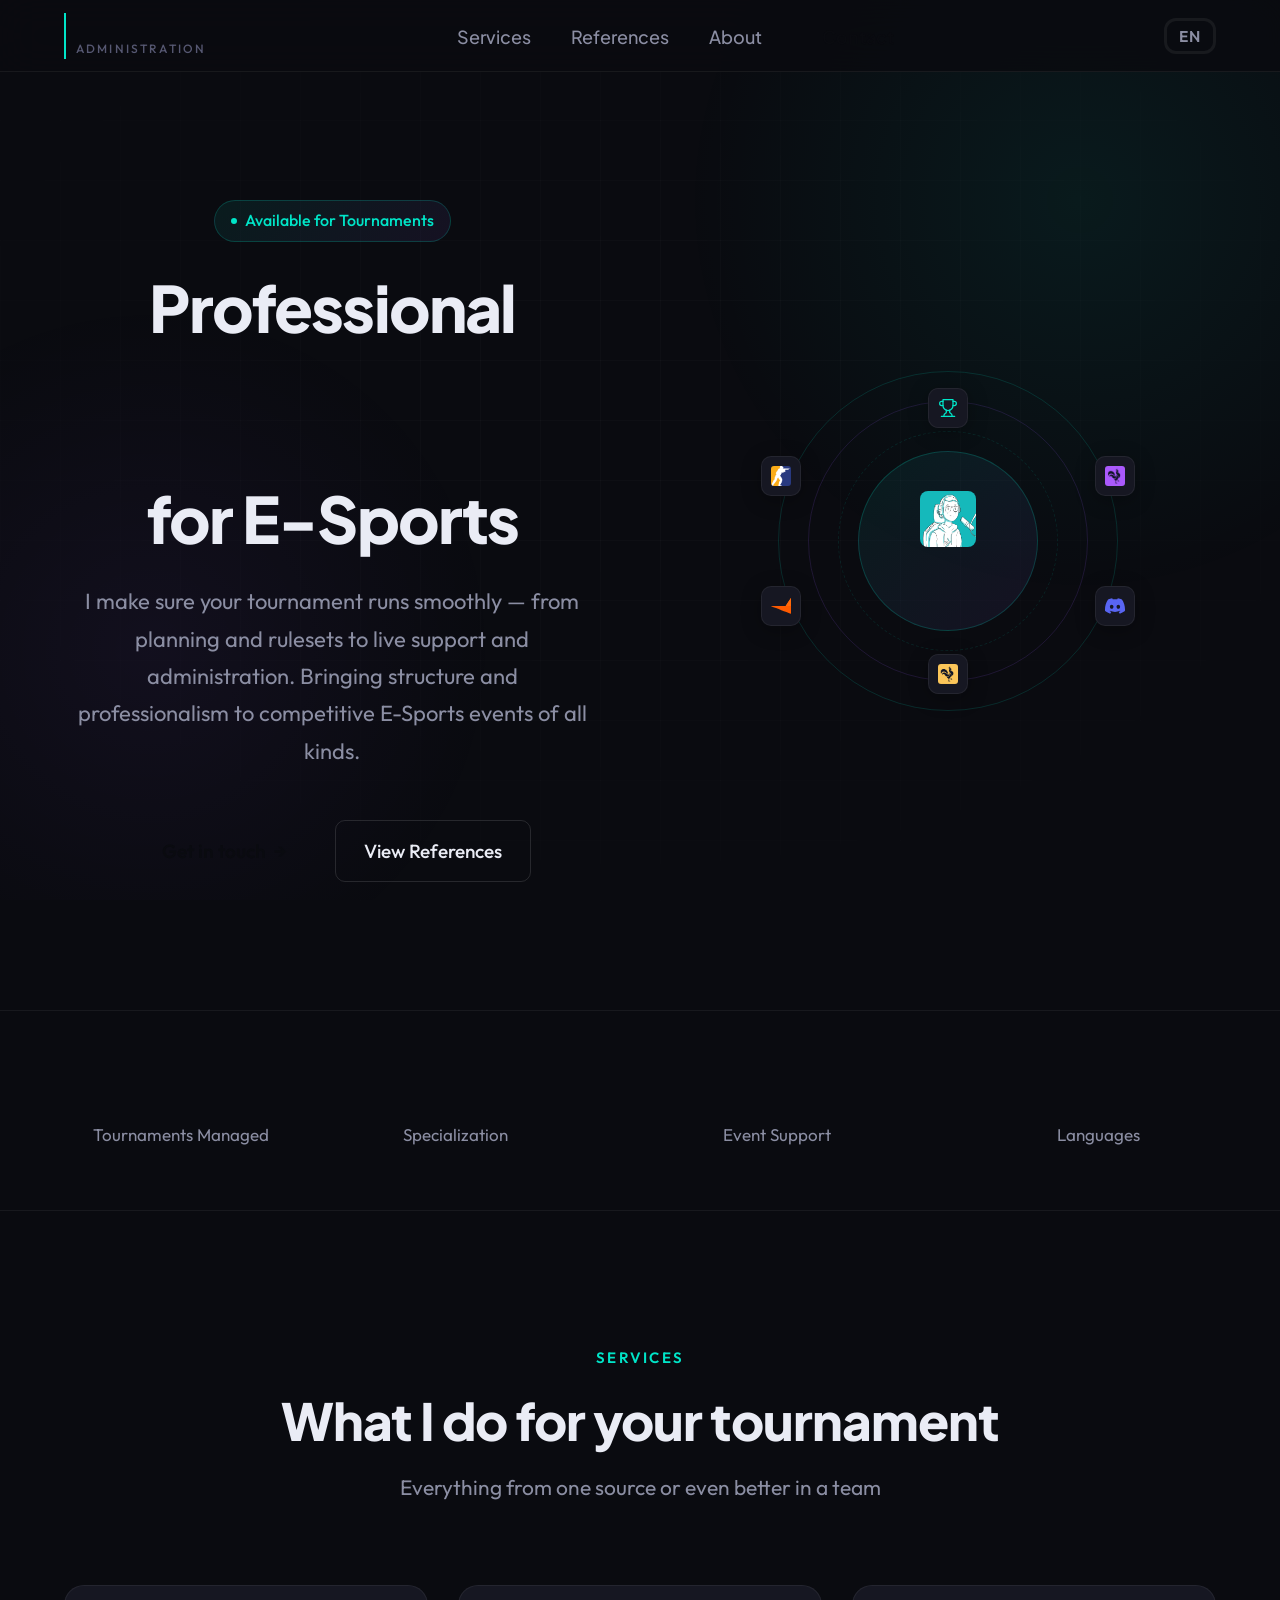
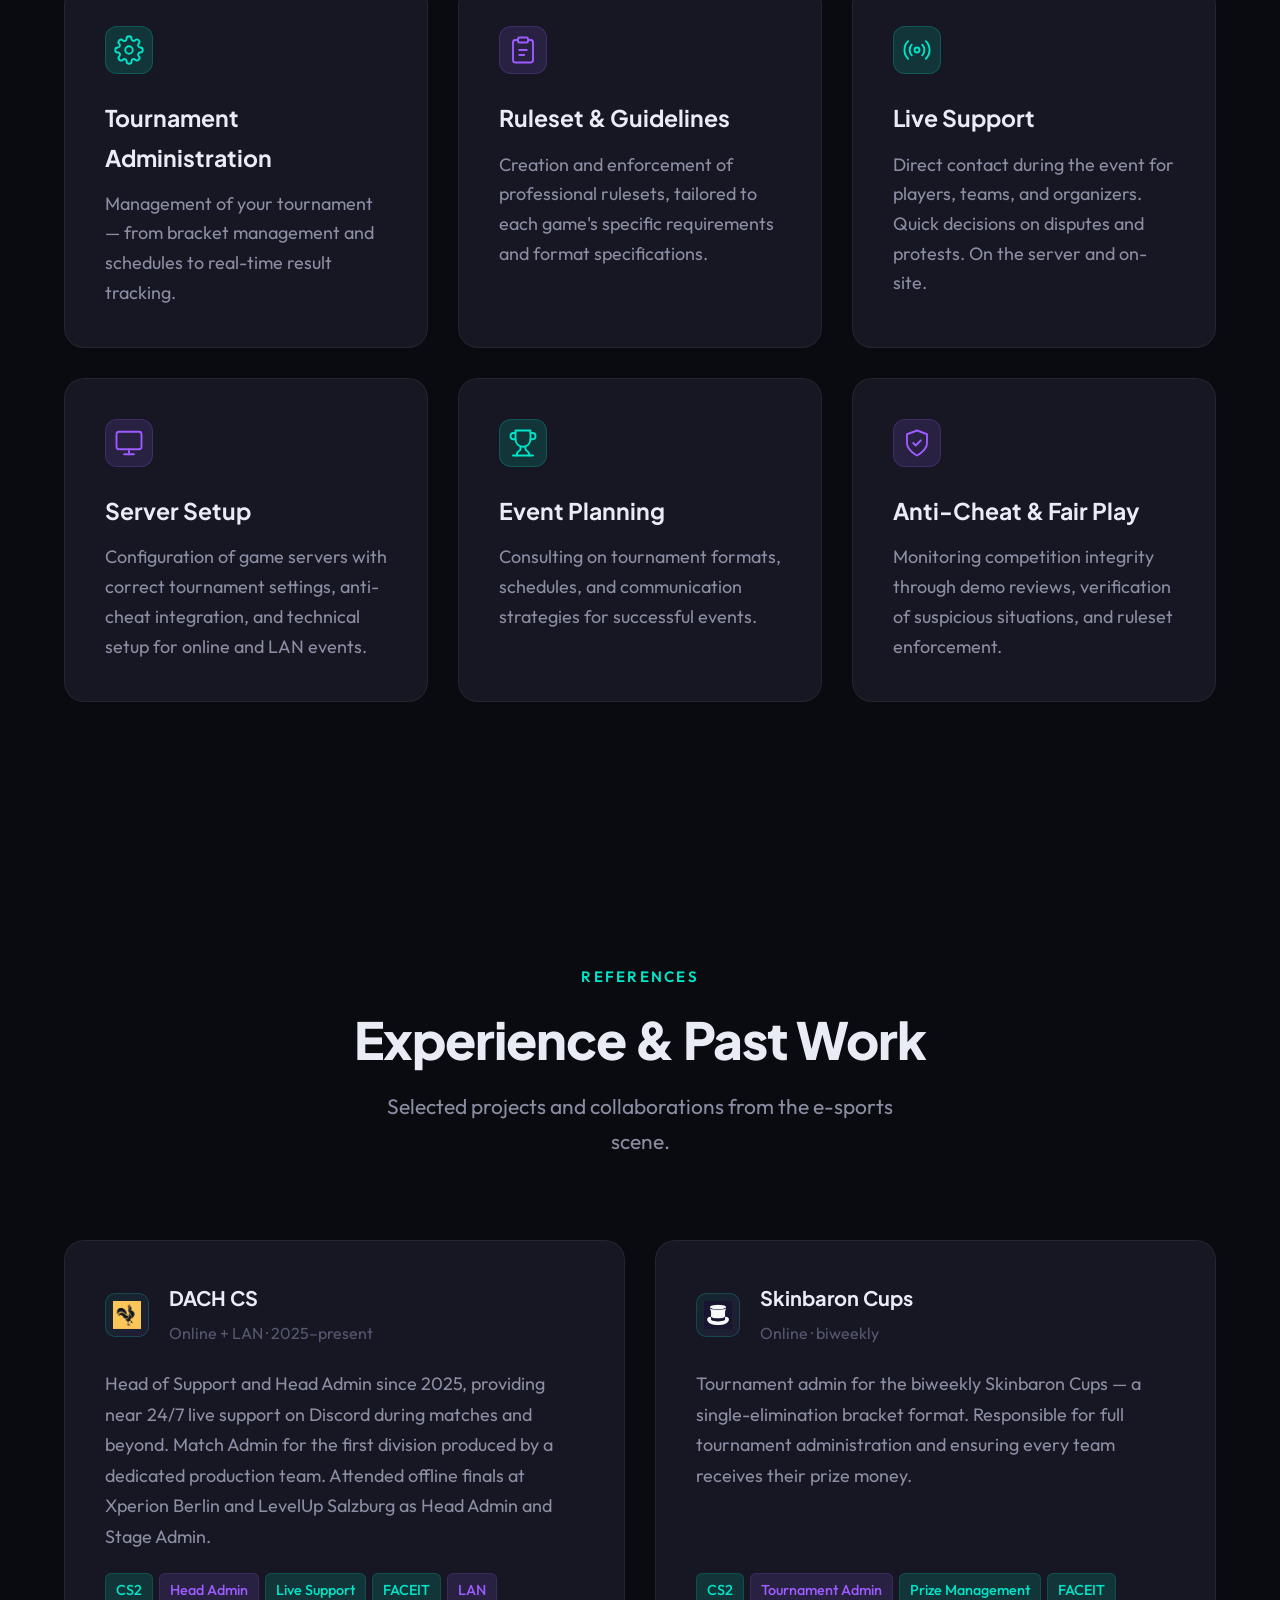
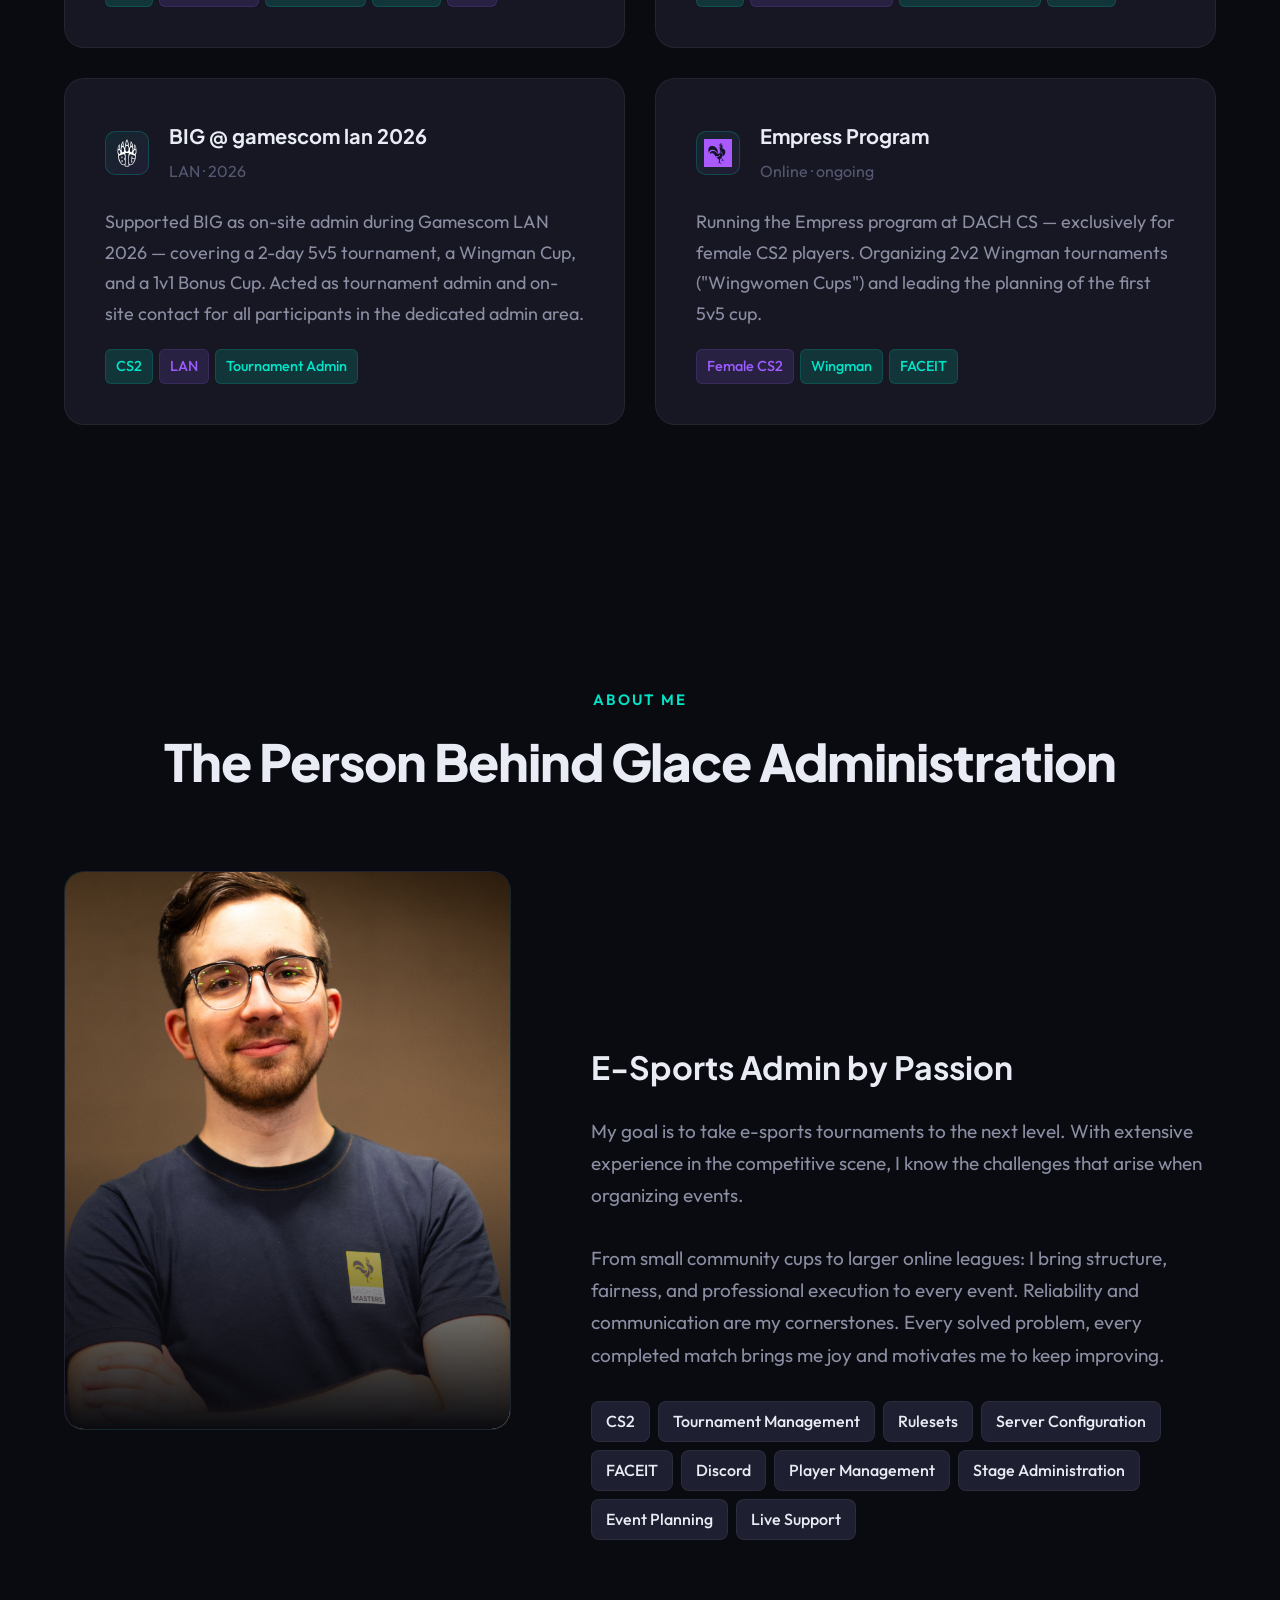
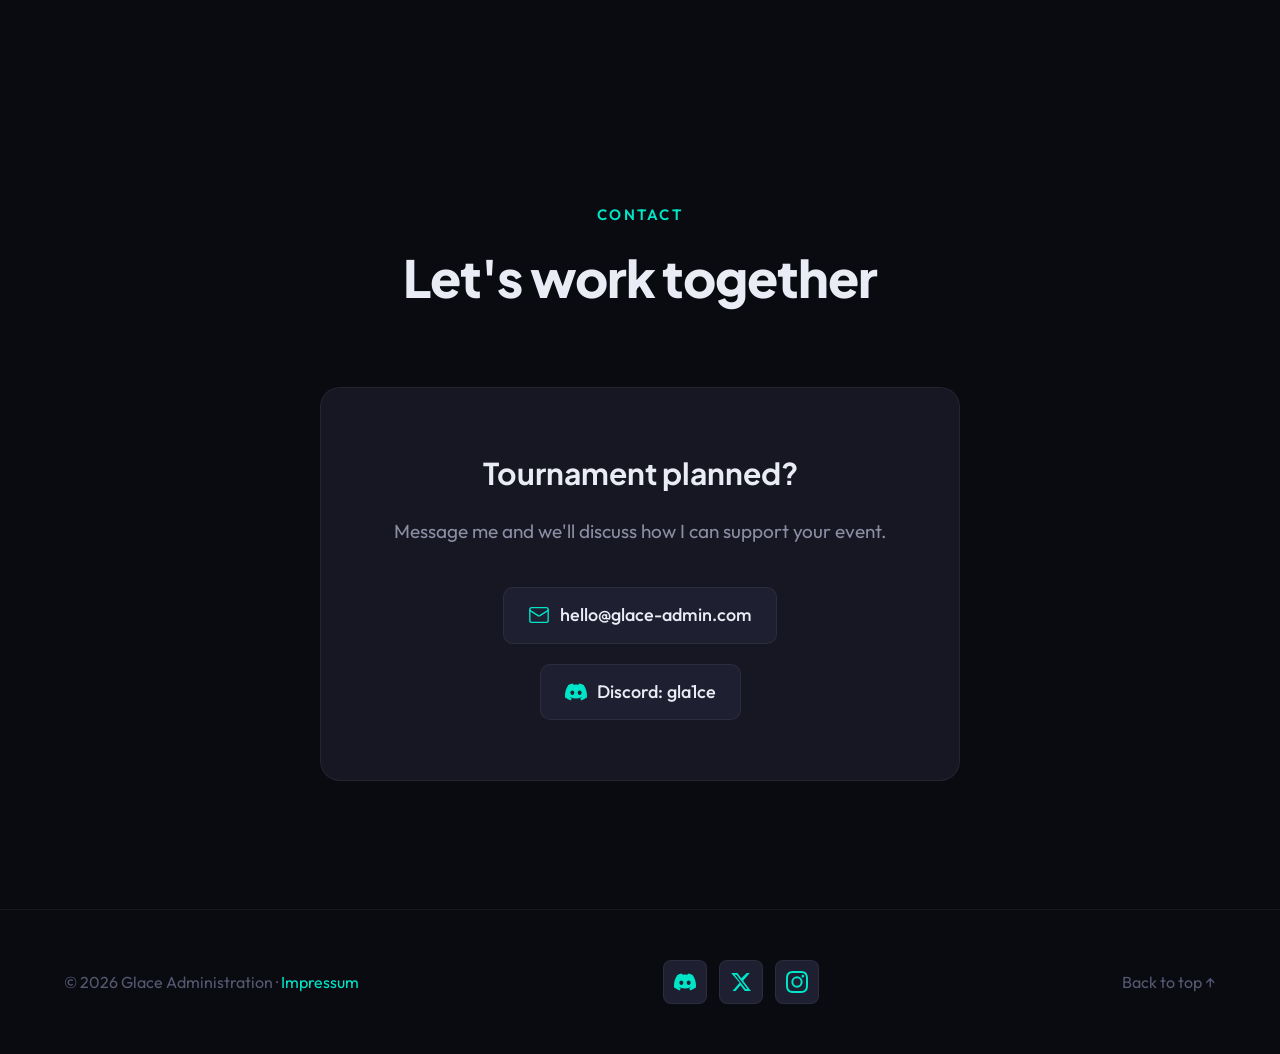
==== index.html @ 31a69b72 "Small reference Change" ====
<!DOCTYPE html>
<html lang="en">
<head>
  <meta charset="UTF-8">
  <meta name="viewport" content="width=device-width, initial-scale=1.0">
  <meta name="description" content="Glace Administration — Professional Admin for E-Sports Tournaments. Tournament management, rulesets, live support and more.">
  <meta name="keywords" content="E-Sports, Tournament, Admin, Tournament Administration, Glace, CS2, FPS, Online Events, LAN, gla1cE">
  <meta name="author" content="Glace Administration">
  <meta property="og:title" content="Glace Administration — E-Sports Tournament Admin">
  <meta property="og:description" content="Professional admin for competitive e-sports tournaments of all kinds.">
  <meta property="og:type" content="website">
  <title>Glace Administration — E-Sports Tournament Admin</title>
  <link rel="stylesheet" href="css/style.css">
  <link rel="icon" href="img/favicon.svg" type="image/svg+xml">
</head>
<body>

  <!-- Ambient Background -->
  <div class="ambient-bg"></div>

  <!-- Navigation -->
  <nav class="navbar" id="navbar">
    <a href="#" class="nav-logo">
      <span class="logo-name">Glace</span>
      <span class="logo-sub">Administration</span>
    </a>
    <ul class="nav-links" id="navLinks">
      <li><a href="#services" class="active" data-i18n="nav.services">Services</a></li>
      <li><a href="#references" data-i18n="nav.references">References</a></li>
      <li><a href="#about" data-i18n="nav.about">About</a></li>
      <li><a href="#contact" class="nav-cta" data-i18n="nav.contact">Contact</a></li>
    </ul>
    <button class="lang-toggle" id="langToggle" aria-label="Switch language">EN</button>
    <button class="nav-toggle" id="navToggle" aria-label="Toggle menu">
      <span></span><span></span><span></span>
    </button>
  </nav>

  <!-- Hero -->
  <section class="hero" id="hero">
    <div class="hero-grid"></div>
    <div class="container">
      <div class="hero-content">
        <div class="hero-badge">
          <span class="dot"></span>
          <span data-i18n="hero.badge">Available for Tournaments</span>
        </div>
        <h1 data-i18n-html="hero.title">
          Professional<br>
          <span class="highlight">Tournament Admin</span><br>
          for E-Sports
        </h1>
        <p class="hero-description" data-i18n="hero.description">
          I make sure your tournament runs smoothly — from planning and ruleset to live support. Bringing structure and professionalism to competitive E-Sports events of all kinds.
        </p>
        <div class="hero-actions">
          <a href="#contact" class="btn-primary">
            <span data-i18n="hero.btn_primary">Get in touch</span>
            <span>→</span>
          </a>
          <a href="#references" class="btn-secondary" data-i18n="hero.btn_secondary">View References</a>
        </div>
      </div>

      <div class="hero-visual">
        <div class="hero-emblem">
          <div class="emblem-ring emblem-ring-outer"></div>
          <div class="emblem-ring emblem-ring-inner"></div>
          <div class="emblem-ring emblem-ring-core"></div>
          <div class="emblem-center">
            <span class="emblem-icon"><img src="img/hero/emblem-target.jpg" alt=""></span>
            <span class="emblem-title">gla1cE</span>
          </div>
          <div class="orbit-node"><img src="img/hero/orbit-trophy.svg" alt=""></div>
          <div class="orbit-node"><img src="img/hero/empress.jpg" alt=""></div>
          <div class="orbit-node"><img src="img/hero/discord-icon.svg" alt=""></div>
          <div class="orbit-node"><img src="img/hero/dachcs.png" alt=""></div>
          <div class="orbit-node"><img src="img/hero/faceit.svg" alt=""></div>
          <div class="orbit-node"><img src="img/hero/cs2.png" alt=""></div>
        </div>
      </div>
    </div>
  </section>

  <!-- Stats -->
  <section class="stats-bar fade-in">
    <div class="container">
      <div class="stat-item">
        <div class="stat-value">30+</div>
        <div class="stat-label" data-i18n="stats.tournaments">Tournaments Managed</div>
      </div>
      <div class="stat-item">
        <div class="stat-value">CS2</div>
        <div class="stat-label" data-i18n="stats.specialization">Specialization</div>
      </div>
      <div class="stat-item">
        <div class="stat-value">ONLINE/OFFLINE</div>
        <div class="stat-label" data-i18n="stats.support">Event Support</div>
      </div>
      <div class="stat-item">
        <div class="stat-value" data-i18n="stats.languages_value">GER/EN</div>
        <div class="stat-label" data-i18n="stats.languages">Languages</div>
      </div>
    </div>
  </section>

  <!-- Services -->
  <section class="services" id="services">
    <div class="container">
      <div class="section-header fade-in">
        <span class="section-tag" data-i18n="services.tag">Services</span>
        <h2 data-i18n="services.title">What I do for your tournament</h2>
        <p data-i18n="services.subtitle">Everything from one source — so you can focus on what matters.</p>
      </div>
      <div class="services-grid">

        <div class="service-card fade-in">
          <div class="service-icon turquoise"><img src="img/services/tournament-admin.svg" alt=""></div>
          <h3 data-i18n="service1.title">Tournament Administration</h3>
          <p data-i18n="service1.desc">Complete management of your tournament — from bracket management and schedules to real-time result tracking.</p>
        </div>

        <div class="service-card fade-in">
          <div class="service-icon purple"><img src="img/services/ruleset.svg" alt=""></div>
          <h3 data-i18n="service2.title">Ruleset & Guidelines</h3>
          <p data-i18n="service2.desc">Creation and enforcement of professional rulesets, tailored to each game's specific requirements and format specifications.</p>
        </div>

        <div class="service-card fade-in">
          <div class="service-icon turquoise"><img src="img/services/live-support.svg" alt=""></div>
          <h3 data-i18n="service3.title">Live Support</h3>
          <p data-i18n="service3.desc">Direct contact during the event for players, teams, and organizers. Quick decisions on disputes and protests.</p>
        </div>

        <div class="service-card fade-in">
          <div class="service-icon purple"><img src="img/services/server-setup.svg" alt=""></div>
          <h3 data-i18n="service4.title">Server Setup</h3>
          <p data-i18n="service4.desc">Configuration of game servers with correct tournament settings, anti-cheat integration, and technical setup for online and LAN events.</p>
        </div>

        <div class="service-card fade-in">
          <div class="service-icon turquoise"><img src="img/services/event-planning.svg" alt=""></div>
          <h3 data-i18n="service5.title">Event Planning</h3>
          <p data-i18n="service5.desc">Consulting on tournament formats, prize pools, schedules, and communication strategies for successful events.</p>
        </div>

        <div class="service-card fade-in">
          <div class="service-icon purple"><img src="img/services/anticheat.svg" alt=""></div>
          <h3 data-i18n="service6.title">Anti-Cheat & Fair Play</h3>
          <p data-i18n="service6.desc">Monitoring competition integrity through demo reviews, verification of suspicious situations, and ruleset enforcement.</p>
        </div>

      </div>
    </div>
  </section>

  <!-- References -->
  <section class="references" id="references">
    <div class="container">
      <div class="section-header fade-in">
        <span class="section-tag" data-i18n="refs.tag">References</span>
        <h2 data-i18n="refs.title">Experience & Past Work</h2>
        <p data-i18n="refs.subtitle">Selected projects and collaborations from the e-sports scene.</p>
      </div>
      <div class="ref-grid">

        <div class="ref-card fade-in">
          <div class="ref-card-header">
            <div class="ref-avatar"><img src="img/hero/dachcs.png" alt="DACH CS"></div>
            <div class="ref-meta">
              <h4>DACH CS</h4>
              <span data-i18n="ref1.period">Online + LAN · 2025–present</span>
            </div>
          </div>
          <div class="ref-card-body" data-i18n="ref1.desc">
            Head of Support and Head Admin since 2025, providing near 24/7 live support on Discord during matches and beyond. Match Admin for the first division produced by a dedicated production team. Attended offline finals at Xperion Berlin and LevelUp Salzburg as Head Admin and Stage Admin.
          </div>
          <div class="ref-tags">
            <span class="ref-tag">CS2</span>
            <span class="ref-tag purple">Head Admin</span>
            <span class="ref-tag">Live Support</span>
            <span class="ref-tag">FACEIT</span>
            <span class="ref-tag purple">LAN</span>
          </div>
        </div>

        <div class="ref-card fade-in">
          <div class="ref-card-header">
            <div class="ref-avatar"><img src="img/hero/SB.jpeg" alt="Skinbaron"></div>
            <div class="ref-meta">
              <h4>Skinbaron Cups</h4>
              <span data-i18n="ref2.period">Online · biweekly</span>
            </div>
          </div>
          <div class="ref-card-body" data-i18n="ref2.desc">
            Tournament admin for the biweekly Skinbaron Cups — a single-elimination bracket format. Responsible for full tournament administration and ensuring every team receives their prize money.
          </div>
          <div class="ref-tags">
            <span class="ref-tag">CS2</span>
            <span class="ref-tag purple">Tournament Admin</span>
            <span class="ref-tag">Prize Management</span>
            <span class="ref-tag">FACEIT</span>
          </div>
        </div>

        <div class="ref-card fade-in">
          <div class="ref-card-header">
            <div class="ref-avatar"><img src="img/hero/big.svg" alt="BIG"></div>
            <div class="ref-meta">
              <h4>BIG @ gamescom lan 2026</h4>
              <span data-i18n="ref3.period">LAN · 2026</span>
            </div>
          </div>
          <div class="ref-card-body" data-i18n="ref3.desc">
            Supported BIG as on-site admin during Gamescom LAN 2026 — covering a 2-day 5v5 tournament, a Wingman Cup, and a 1v1 Bonus Cup. Acted as tournament admin and on-site contact for all participants in the dedicated admin area.
          </div>
          <div class="ref-tags">
            <span class="ref-tag">CS2</span>
            <span class="ref-tag purple">LAN</span>
            <span class="ref-tag">Tournament Admin</span>
          </div>
        </div>

        <div class="ref-card fade-in">
          <div class="ref-card-header">
            <div class="ref-avatar"><img src="img/hero/empress.jpg" alt="Empress"></div>
            <div class="ref-meta">
              <h4>Empress Program</h4>
              <span data-i18n="ref4.period">Online · ongoing</span>
            </div>
          </div>
          <div class="ref-card-body" data-i18n="ref4.desc">
            Running the Empress program at DACH CS — exclusively for female CS2 players. Organizing 2v2 Wingman tournaments ("Wingwomen Cups") and leading the planning of the first 5v5 cup.
          </div>
          <div class="ref-tags">
            <span class="ref-tag purple">Female CS2</span>
            <span class="ref-tag">Wingman</span>
            <span class="ref-tag">FACEIT</span>
          </div>
        </div>

      </div>
    </div>
  </section>

  <!-- About -->
  <section class="about" id="about">
    <div class="container">
      <div class="section-header fade-in">
        <span class="section-tag" data-i18n="about.tag">About Me</span>
        <h2 data-i18n="about.title">The Person Behind Glace Administration</h2>
      </div>
      <div class="about-content fade-in">
        <div class="about-image">
          <img src="img/about/developer.jpg" alt="">
        </div>
        <div class="about-text">
          <div class="about-alias">gla1cE <span style="font-size: 0.6em;">aka.</span>Gerrit Schneider</div>
          <h3 data-i18n="about.subtitle">E-Sports Admin by Passion</h3>
          <p data-i18n="about.p1">
            My goal is to take E-Sports tournaments to the next level. With extensive experience in the competitive scene, I know the challenges that arise when organizing events.
          </p>
          <p data-i18n="about.p2">
            From small community cups to larger online leagues with offline finals: I bring structure, fairness, and professional execution to every event. Reliability and communication are my cornerstones.
          </p>
          <div class="about-skills">
            <span class="skill-pill">CS2</span>
            <span class="skill-pill" data-i18n="skill.tournament">Tournament Management</span>
            <span class="skill-pill" data-i18n="skill.ruleset">Rulesets</span>
            <span class="skill-pill" data-i18n="skill.server">Server Configuration</span>
            <span class="skill-pill">FACEIT</span>
            <span class="skill-pill">Discord</span>
            <span class="skill-pill" data-i18n="skill.player">Player Management</span>
            <span class="skill-pill" data-i18n="skill.stage">Stage Administration</span>
            <span class="skill-pill" data-i18n="skill.event">Event Planning</span>
            <span class="skill-pill" >Live Support</span>
          </div>
        </div>
      </div>
    </div>
  </section>

  <!-- Contact -->
  <section class="contact" id="contact">
    <div class="container">
      <div class="section-header fade-in">
        <span class="section-tag" data-i18n="contact.tag">Contact</span>
        <h2 data-i18n="contact.title">Let's work together</h2>
      </div>
      <div class="contact-box fade-in">
        <h3 data-i18n="contact.subtitle">Tournament planned?</h3>
        <p data-i18n="contact.desc">Message me and we'll discuss how I can support your event.</p>
        <div class="contact-methods">
          <a href="mailto:hello@glace-admin.com" class="contact-link">
            <span class="link-icon"><img src="img/contact/envelope.svg" alt="Email"></span>
            hello@glace-admin.com
          </a>
          <a href="https://discordapp.com/users/284701012411940875/" target="_blank" rel="noopener" class="contact-link">
            <span class="link-icon"><img src="img/social/discord.svg" alt="Discord"></span>
            Discord: gla1ce
          </a>
        </div>
      </div>
    </div>
  </section>

  <!-- Footer -->
  <footer class="footer">
    <div class="footer-left">
      © 2026 Glace Administration · <a href="impressum.html">Impressum</a>
    </div>
    <div class="footer-social">
      <a href="https://discordapp.com/users/284701012411940875/" class="social-link" aria-label="Discord" target="_blank" rel="noopener">
        <img src="img/social/discord.svg" alt="Discord">
      </a>
      <a href="https://x.com/gla1cE_Gerrit" class="social-link" aria-label="Twitter / X" target="_blank" rel="noopener">
        <img src="img/social/twitter.svg" alt="Twitter / X">
      </a>
      <a href="https://www.instagram.com/gerrit_gla1ce/" class="social-link" aria-label="Instagram" target="_blank" rel="noopener">
        <img src="img/social/instagram.svg" alt="Instagram">
      </a>
    </div>
    <div class="footer-right">
      <a href="#hero" data-i18n="footer.top">Back to top ↑</a>
    </div>
  </footer>

  <script src="js/i18n.js"></script>
  <script>
    // Apply saved language (default: English)
    applyLang(localStorage.getItem('glace_lang') || 'en');

    document.getElementById('langToggle').addEventListener('click', () => {
      applyLang(localStorage.getItem('glace_lang') === 'de' ? 'en' : 'de');
    });

    // Mobile nav toggle
    const navToggle = document.getElementById('navToggle');
    const navLinks = document.getElementById('navLinks');

    navToggle.addEventListener('click', () => {
      navLinks.classList.toggle('open');
    });

    navLinks.querySelectorAll('a').forEach(link => {
      link.addEventListener('click', () => navLinks.classList.remove('open'));
    });

    // Navbar scroll effect
    const navbar = document.getElementById('navbar');
    window.addEventListener('scroll', () => {
      navbar.classList.toggle('scrolled', window.scrollY > 40);
    });

    // Fade-in on scroll
    const faders = document.querySelectorAll('.fade-in');
    const observerOptions = { threshold: 0.12, rootMargin: '0px 0px -40px 0px' };

    const fadeObserver = new IntersectionObserver((entries) => {
      entries.forEach((entry, i) => {
        if (entry.isIntersecting) {
          setTimeout(() => entry.target.classList.add('visible'), i * 80);
          fadeObserver.unobserve(entry.target);
        }
      });
    }, observerOptions);

    faders.forEach(el => fadeObserver.observe(el));

    // Active nav link on scroll
    const sections = document.querySelectorAll('section[id]');
    const navItems = document.querySelectorAll('.nav-links a:not(.nav-cta)');

    window.addEventListener('scroll', () => {
      let current = '';
      sections.forEach(section => {
        const top = section.offsetTop - 120;
        if (window.scrollY >= top) current = section.getAttribute('id');
      });
      navItems.forEach(a => {
        a.classList.remove('active');
        if (a.getAttribute('href') === '#' + current) a.classList.add('active');
      });
    });
  </script>

</body>
</html>
---- css/style.css ----
/* ============================================
   GLACE ADMINISTRATION — Design System
   ============================================ */

@import url('https://fonts.googleapis.com/css2?family=Outfit:wght@300;400;500;600;700;800;900&family=Plus+Jakarta+Sans:wght@400;500;600;700;800&family=Syne:wght@400;500;600;700;800&display=swap');

:root {
  /* Core palette */
  --bg-deep: #0a0b10;
  --bg-surface: #11121a;
  --bg-card: #161722;
  --bg-card-hover: #1c1d2e;
  --bg-elevated: #1e1f30;

  /* Accent: Turquoise ↔ Purple gradient spectrum */
  --turquoise: #00e5c8;
  --turquoise-dim: #00b89e;
  --turquoise-glow: rgba(0, 229, 200, 0.15);
  --purple: #9d5cff;
  --purple-dim: #7b3fd4;
  --purple-glow: rgba(157, 92, 255, 0.15);
  --gradient-main: linear-gradient(135deg, #00e5c8 100%);
  --gradient-subtle: linear-gradient(135deg, rgba(0,229,200,0.08) 0%, rgba(157,92,255,0.08) 100%);
  --gradient-text: linear-gradient(135deg, #00e5c8 100%);

  /* Text */
  --text-primary: #eaecf5;
  --text-secondary: #8b8ea3;
  --text-muted: #565872;

  /* Borders */
  --border-subtle: rgba(255,255,255,0.06);
  --border-accent: rgba(0,229,200,0.2);

  /* Typography */
  --font-display: 'Plus Jakarta Sans', sans-serif;
  --font-body: 'Outfit', sans-serif;

  /* Spacing */
  --section-padding: clamp(4rem, 10vw, 8rem) clamp(1.5rem, 5vw, 4rem);
  --container-max: 1200px;
  --radius: 12px;
  --radius-lg: 20px;
}

/* ============================================
   Reset & Base
   ============================================ */

*, *::before, *::after {
  margin: 0;
  padding: 0;
  box-sizing: border-box;
}

html {
  scroll-behavior: smooth;
  scroll-padding-top: 80px;
  font-size: 125%;
}

@media (max-width: 992px) {
  html {
    font-size: 100%;
  }
}

body {
  font-family: var(--font-body);
  background: var(--bg-deep);
  color: var(--text-primary);
  line-height: 1.7;
  overflow-x: hidden;
  -webkit-font-smoothing: antialiased;
}

a {
  text-decoration: none;
  color: inherit;
  transition: color 0.3s;
}

img {
  max-width: 100%;
  display: block;
}

/* ============================================
   Ambient Background
   ============================================ */

.ambient-bg {
  position: fixed;
  inset: 0;
  z-index: 0;
  pointer-events: none;
  overflow: hidden;
}

.ambient-bg::before {
  content: '';
  position: absolute;
  width: 800px;
  height: 800px;
  top: -200px;
  right: -200px;
  background: radial-gradient(circle, rgba(0,229,200,0.07) 0%, transparent 70%);
  animation: drift1 20s ease-in-out infinite;
}

.ambient-bg::after {
  content: '';
  position: absolute;
  width: 700px;
  height: 700px;
  bottom: -100px;
  left: -200px;
  background: radial-gradient(circle, rgba(157,92,255,0.06) 0%, transparent 70%);
  animation: drift2 25s ease-in-out infinite;
}

@keyframes drift1 {
  0%, 100% { transform: translate(0, 0); }
  50% { transform: translate(-80px, 60px); }
}

@keyframes drift2 {
  0%, 100% { transform: translate(0, 0); }
  50% { transform: translate(60px, -80px); }
}

/* ============================================
   Navigation
   ============================================ */

.navbar {
  font-family: 'Plus Jakarta Sans', sans-serif;
  position: fixed;
  top: 0;
  left: 0;
  right: 0;
  z-index: 1000;
  padding: 0 clamp(1.5rem, 5vw, 4rem);
  height: 72px;
  display: flex;
  align-items: center;
  justify-content: space-between;
  background: rgba(10, 11, 16, 0.8);
  backdrop-filter: blur(20px);
  -webkit-backdrop-filter: blur(20px);
  border-bottom: 1px solid var(--border-subtle);
  transition: background 0.3s;
}

.navbar.scrolled {
  background: rgba(10, 11, 16, 0.95);
}

.nav-logo {
  display: flex;
  flex-direction: column;
  align-items: flex-start;
  gap: 1px;
  padding: 4px 0;
  border-left: 2px solid var(--turquoise);
  padding-left: 10px;
}

.logo-name {
  font-family: 'Syne', sans-serif;
  font-weight: 800;
  font-size: 1.25rem;
  letter-spacing: -0.01em;
  line-height: 1;
  background: var(--gradient-text);
  -webkit-background-clip: text;
  -webkit-text-fill-color: transparent;
  background-clip: text;
}

.logo-sub {
  font-family: 'Outfit', sans-serif;
  font-weight: 500;
  font-size: 0.6rem;
  letter-spacing: 0.18em;
  text-transform: uppercase;
  color: var(--text-muted);
  line-height: 1;
}

.nav-links {
  display: flex;
  align-items: center;
  gap: 2rem;
  list-style: none;
}

.nav-links a {
  font-size: 0.9rem;
  font-weight: 500;
  color: var(--text-secondary);
  position: relative;
  padding: 4px 0;
  transition: color 0.3s;
}

.nav-links a:hover,
.nav-links a.active {
  color: var(--turquoise);
}

.nav-links a::after {
  content: '';
  position: absolute;
  bottom: -2px;
  left: 0;
  width: 0;
  height: 2px;
  background: var(--gradient-main);
  border-radius: 1px;
  transition: width 0.3s;
}

.nav-links a:hover::after,
.nav-links a.active::after {
  width: 100%;
}

.nav-cta {
  padding: 8px 20px !important;
  border-radius: 8px;
  background: var(--gradient-main);
  color: var(--bg-deep) !important;
  font-weight: 600 !important;
  -webkit-text-fill-color: var(--bg-deep) !important;
}

.nav-cta::after {
  display: none !important;
}

.nav-cta:hover {
  opacity: 0.9;
}

/* Language toggle */
.lang-toggle {
  padding: 5px 12px;
  border-radius: 12px;
  border: 3px solid var(--border-subtle);
  background: transparent;
  color: var(--text-secondary);
  font-family: var(--font-body);
  font-size: 0.78rem;
  font-weight: 600;
  letter-spacing: 0.06em;
  cursor: pointer;
  transition: border-color 0.3s, color 0.3s;
  flex-shrink: 0;
}

.lang-toggle:hover {
  border-color: var(--turquoise);
  color: var(--turquoise);
}

/* Mobile menu */
.nav-toggle {
  display: none;
  flex-direction: column;
  gap: 5px;
  cursor: pointer;
  padding: 4px;
  background: none;
  border: none;
}

.nav-toggle span {
  width: 24px;
  height: 2px;
  background: var(--text-primary);
  border-radius: 1px;
  transition: 0.3s;
}

/* ============================================
   Container
   ============================================ */

.container {
  max-width: var(--container-max);
  margin: 0 auto;
  width: 100%;
}

section {
  position: relative;
  z-index: 1;
}

/* ============================================
   Hero Section
   ============================================ */

.hero {
  min-height: 100vh;
  display: flex;
  align-items: center;
  padding: var(--section-padding);
  padding-top: calc(72px + clamp(4rem, 10vw, 8rem));
  position: relative;
  overflow: hidden;
}

.hero-grid {
  position: absolute;
  inset: 0;
  background-image:
    linear-gradient(rgba(255,255,255,0.02) 1px, transparent 1px),
    linear-gradient(90deg, rgba(255,255,255,0.02) 1px, transparent 1px);
  background-size: 60px 60px;
  mask-image: radial-gradient(ellipse 70% 60% at 50% 40%, black 20%, transparent 100%);
  -webkit-mask-image: radial-gradient(ellipse 70% 60% at 50% 40%, black 20%, transparent 100%);
}

.hero .container {
  display: grid;
  grid-template-columns: 1fr 1fr;
  gap: 4rem;
  align-items: center;
}

.hero-content {
  text-align: center;
}

.hero-badge {
  display: inline-flex;
  align-items: center;
  gap: 8px;
  padding: 6px 16px;
  background: var(--gradient-subtle);
  border: 1px solid var(--border-accent);
  border-radius: 100px;
  font-size: 0.8rem;
  font-weight: 500;
  color: var(--turquoise);
  margin-bottom: 1.5rem;
  animation: fadeInUp 0.8s ease-out both;
}

.hero-badge .dot {
  width: 6px;
  height: 6px;
  background: var(--turquoise);
  border-radius: 50%;
  animation: pulse 2s ease-in-out infinite;
}

@keyframes pulse {
  0%, 100% { opacity: 1; }
  50% { opacity: 0.4; }
}

.hero h1 {
  font-family: var(--font-display);
  font-size: clamp(2.5rem, 5vw, 4rem);
  font-weight: 800;
  line-height: 1.1;
  letter-spacing: -0.03em;
  margin-bottom: 1.5rem;
  animation: fadeInUp 0.8s 0.15s ease-out both;
}

.hero h1 .highlight {
  background: var(--gradient-text);
  -webkit-background-clip: text;
  -webkit-text-fill-color: transparent;
  background-clip: text;
}

.hero-description {
  font-size: 1.1rem;
  color: var(--text-secondary);
  max-width: 520px;
  margin-left: auto;
  margin-right: auto;
  margin-bottom: 2.5rem;
  animation: fadeInUp 0.8s 0.3s ease-out both;
}

.hero-actions {
  display: flex;
  gap: 1rem;
  flex-wrap: wrap;
  justify-content: center;
  animation: fadeInUp 0.8s 0.45s ease-out both;
}

.btn-primary {
  display: inline-flex;
  align-items: center;
  gap: 8px;
  padding: 14px 28px;
  background: var(--gradient-main);
  color: var(--bg-deep);
  font-family: var(--font-body);
  font-weight: 600;
  font-size: 0.95rem;
  border: none;
  border-radius: 10px;
  cursor: pointer;
  transition: transform 0.2s, box-shadow 0.3s;
}

.btn-primary:hover {
  transform: translateY(-2px);
  box-shadow: 0 8px 30px rgba(0, 229, 200, 0.25);
}

.btn-secondary {
  display: inline-flex;
  align-items: center;
  gap: 8px;
  padding: 14px 28px;
  background: transparent;
  color: var(--text-primary);
  font-family: var(--font-body);
  font-weight: 500;
  font-size: 0.95rem;
  border: 1px solid rgba(255,255,255,0.12);
  border-radius: 10px;
  cursor: pointer;
  transition: border-color 0.3s, background 0.3s;
}

.btn-secondary:hover {
  border-color: var(--turquoise);
  background: var(--turquoise-glow);
}

/* Hero visual */
.hero-visual {
  display: flex;
  justify-content: center;
  align-items: center;
  animation: fadeInUp 0.8s 0.5s ease-out both;
}

.hero-emblem {
  width: 340px;
  height: 340px;
  position: relative;
}

.emblem-ring {
  position: absolute;
  inset: 0;
  border-radius: 50%;
  border: 2px solid transparent;
  border-image: var(--gradient-main) 1;
}

.emblem-ring-outer {
  border: 1px solid rgba(0, 229, 200, 0.15);
  animation: spinSlow 30s linear infinite;
}

.emblem-ring-inner {
  inset: 30px;
  border: 1px solid rgba(157, 92, 255, 0.15);
  animation: spinSlow 20s linear infinite reverse;
}

.emblem-ring-core {
  inset: 60px;
  border: 1px dashed rgba(0, 229, 200, 0.1);
  animation: spinSlow 15s linear infinite;
}

@keyframes spinSlow {
  to { transform: rotate(360deg); }
}

.emblem-center {
  position: absolute;
  inset: 80px;
  border-radius: 50%;
  background: var(--gradient-subtle);
  border: 1px solid var(--border-accent);
  display: flex;
  flex-direction: column;
  align-items: center;
  justify-content: center;
  text-align: center;
}

.emblem-center .emblem-icon {
  font-size: 2.4rem;
  margin-bottom: 8px;
}

.emblem-center .emblem-title {
  font-family: var(--font-display);
  font-weight: 800;
  font-size: 1.1rem;
  background: var(--gradient-text);
  -webkit-background-clip: text;
  -webkit-text-fill-color: transparent;
  background-clip: text;
}

.emblem-center .emblem-sub {
  font-size: 0.7rem;
  color: var(--text-muted);
  letter-spacing: 0.15em;
  text-transform: uppercase;
  margin-top: 2px;
}

/* Floating orbit nodes */
.orbit-node {
  position: absolute;
  width: 40px;
  height: 40px;
  border-radius: 10px;
  background: var(--bg-card);
  border: 1px solid var(--border-subtle);
  display: flex;
  align-items: center;
  justify-content: center;
  font-size: 1rem;
  box-shadow: 0 4px 20px rgba(0,0,0,0.3);
  animation: float 6s ease-in-out infinite;
}

.orbit-node:nth-child(5) { top: 5%; left: 50%; transform: translateX(-50%); animation-delay: 0s; }
.orbit-node:nth-child(6) { top: 25%; right: -5%; animation-delay: 1s; }
.orbit-node:nth-child(7) { bottom: 25%; right: -5%; animation-delay: 2s; }
.orbit-node:nth-child(8) { bottom: 5%; left: 50%; transform: translateX(-50%); animation-delay: 3s; }
.orbit-node:nth-child(9) { bottom: 25%; left: -5%; animation-delay: 4s; }
.orbit-node:nth-child(10) { top: 25%; left: -5%; animation-delay: 5s; }
@keyframes float {
  0%, 100% { transform: translateY(0); }
  50% { transform: translateY(-8px); }
}

/* ============================================
   Section Headers
   ============================================ */

.section-header {
  text-align: center;
  margin-bottom: 4rem;
}

.section-tag {
  display: inline-block;
  font-size: 0.75rem;
  font-weight: 600;
  letter-spacing: 0.15em;
  text-transform: uppercase;
  color: var(--turquoise);
  margin-bottom: 1rem;
}

.section-header h2 {
  font-family: var(--font-display);
  font-size: clamp(2rem, 4vw, 3rem);
  font-weight: 800;
  letter-spacing: -0.02em;
  line-height: 1.15;
}

.section-header p {
  color: var(--text-secondary);
  max-width: 560px;
  margin: 1rem auto 0;
  font-size: 1.05rem;
}

/* ============================================
   Services / About
   ============================================ */

.services {
  padding: var(--section-padding);
}

.services-grid {
  display: grid;
  grid-template-columns: repeat(3, 1fr);
  gap: 1.5rem;
}

.service-card {
  padding: 2rem;
  background: var(--bg-card);
  border: 1px solid var(--border-subtle);
  border-radius: var(--radius-lg);
  transition: transform 0.3s, border-color 0.3s, box-shadow 0.3s;
  position: relative;
  overflow: hidden;
}

.service-card::before {
  content: '';
  position: absolute;
  top: 0;
  left: 0;
  right: 0;
  height: 3px;
  background: var(--gradient-main);
  opacity: 0;
  transition: opacity 0.3s;
}

.service-card:hover {
  transform: translateY(-4px);
  border-color: rgba(0, 229, 200, 0.15);
  box-shadow: 0 12px 40px rgba(0,0,0,0.3);
}

.service-card:hover::before {
  opacity: 1;
}

.service-icon {
  width: 48px;
  height: 48px;
  border-radius: 12px;
  display: flex;
  align-items: center;
  justify-content: center;
  font-size: 1.4rem;
  margin-bottom: 1.2rem;
}

.service-icon.turquoise {
  background: var(--turquoise-glow);
  border: 1px solid rgba(0, 229, 200, 0.2);
}

.service-icon.purple {
  background: var(--purple-glow);
  border: 1px solid rgba(157, 92, 255, 0.2);
}

.service-card h3 {
  font-family: var(--font-display);
  font-size: 1.15rem;
  font-weight: 700;
  margin-bottom: 0.6rem;
}

.service-card p {
  font-size: 0.9rem;
  color: var(--text-secondary);
  line-height: 1.65;
}

/* ============================================
   Stats Bar
   ============================================ */

.stats-bar {
  padding: 3rem clamp(1.5rem, 5vw, 4rem);
  border-top: 1px solid var(--border-subtle);
  border-bottom: 1px solid var(--border-subtle);
}

.stats-bar .container {
  display: grid;
  grid-template-columns: repeat(4, 1fr);
  gap: 2rem;
  text-align: center;
}

.stat-item .stat-value {
  font-family: var(--font-display);
  font-size: clamp(1.8rem, 3vw, 2.5rem);
  font-weight: 800;
  background: var(--gradient-text);
  -webkit-background-clip: text;
  -webkit-text-fill-color: transparent;
  background-clip: text;
  line-height: 1.2;
}

.stat-item .stat-label {
  font-size: 0.85rem;
  color: var(--text-secondary);
  margin-top: 4px;
}

/* ============================================
   References / Experience
   ============================================ */

.references {
  padding: var(--section-padding);
}

.ref-grid {
  display: grid;
  grid-template-columns: repeat(2, 1fr);
  gap: 1.5rem;
}

.ref-card {
  padding: 2rem;
  background: var(--bg-card);
  border: 1px solid var(--border-subtle);
  border-radius: var(--radius-lg);
  display: flex;
  flex-direction: column;
  gap: 1rem;
  transition: border-color 0.3s, transform 0.3s;
}

.ref-card:hover {
  border-color: rgba(157, 92, 255, 0.2);
  transform: translateY(-2px);
}

.ref-card-header {
  display: flex;
  align-items: center;
  gap: 1rem;
}

.ref-avatar {
  width: 44px;
  height: 44px;
  border-radius: 10px;
  background: var(--gradient-subtle);
  border: 1px solid var(--border-accent);
  display: flex;
  align-items: center;
  justify-content: center;
  font-size: 1.1rem;
  flex-shrink: 0;
}

.ref-meta h4 {
  font-family: var(--font-display);
  font-weight: 700;
  font-size: 1rem;
}

.ref-meta span {
  font-size: 0.8rem;
  color: var(--text-muted);
}

.ref-card-body {
  font-size: 0.9rem;
  color: var(--text-secondary);
  line-height: 1.7;
  flex-grow: 1;
}

.ref-tags {
  display: flex;
  flex-wrap: wrap;
  gap: 6px;
}

.ref-tag {
  font-size: 0.72rem;
  font-weight: 500;
  padding: 4px 10px;
  border-radius: 6px;
  background: var(--turquoise-glow);
  border: 1px solid rgba(0, 229, 200, 0.15);
  color: var(--turquoise);
}

.ref-tag.purple {
  background: var(--purple-glow);
  border: 1px solid rgba(157, 92, 255, 0.15);
  color: var(--purple);
}

/* ============================================
   About Me
   ============================================ */

.about {
  padding: var(--section-padding);
}

.about-content {
  display: grid;
  grid-template-columns: 1fr 1.4fr;
  gap: 4rem;
  align-items: start;
}

.about-image {
  aspect-ratio: 4/5;
  border-radius: var(--radius-lg);
  background: var(--gradient-subtle);
  border: 1px solid var(--border-subtle);
  display: flex;
  align-items: center;
  justify-content: center;
  font-size: 5rem;
  position: relative;
  overflow: hidden;
}

.about-image::after {
  content: '';
  position: absolute;
  inset: 0;
  background: linear-gradient(180deg, transparent 50%, var(--bg-deep) 100%);
}

.about-alias {
  font-family: var(--font-display);
  font-size: 2.4rem;
  font-weight: 800;
  letter-spacing: 0.05em;
  background: var(--gradient-text);
  -webkit-background-clip: text;
  -webkit-text-fill-color: transparent;
  background-clip: text;
  margin-bottom: 0.3rem;
}

.about-text h3 {
  font-family: var(--font-display);
  font-size: 1.6rem;
  font-weight: 700;
  margin-bottom: 1rem;
}

.about-text p {
  color: var(--text-secondary);
  margin-bottom: 1.5rem;
  font-size: 0.95rem;
}

.about-skills {
  display: flex;
  flex-wrap: wrap;
  gap: 8px;
  margin-top: 1rem;
}

.skill-pill {
  font-size: 0.8rem;
  font-weight: 500;
  padding: 6px 14px;
  border-radius: 8px;
  background: var(--bg-elevated);
  border: 1px solid var(--border-subtle);
  color: var(--text-primary);
  transition: border-color 0.3s;
}

.skill-pill:hover {
  border-color: var(--turquoise);
}

/* ============================================
   Contact Section
   ============================================ */

.contact {
  padding: var(--section-padding);
}

.contact-box {
  max-width: 640px;
  margin: 0 auto;
  padding: 3rem;
  background: var(--bg-card);
  border: 1px solid var(--border-subtle);
  border-radius: var(--radius-lg);
  text-align: center;
  position: relative;
  overflow: hidden;
}

.contact-box::before {
  content: '';
  position: absolute;
  top: 0;
  left: 0;
  right: 0;
  height: 3px;
  background: var(--gradient-main);
}

.contact-box h3 {
  font-family: var(--font-display);
  font-size: 1.5rem;
  font-weight: 700;
  margin-bottom: 0.8rem;
}

.contact-box p {
  color: var(--text-secondary);
  font-size: 0.95rem;
  margin-bottom: 2rem;
}

.contact-methods {
  display: flex;
  flex-direction: column;
  gap: 1rem;
  align-items: center;
}

.contact-link {
  display: inline-flex;
  align-items: center;
  gap: 10px;
  padding: 12px 24px;
  background: var(--bg-elevated);
  border: 1px solid var(--border-subtle);
  border-radius: 10px;
  font-size: 0.9rem;
  font-weight: 500;
  color: var(--text-primary);
  transition: border-color 0.3s, transform 0.2s;
  width: fit-content;
}

.contact-link:hover {
  border-color: var(--turquoise);
  transform: translateY(-2px);
}

.contact-link .link-icon {
  font-size: 1.1rem;
}

/* ============================================
   Footer
   ============================================ */

.footer {
  padding: 2.5rem clamp(1.5rem, 5vw, 4rem);
  border-top: 1px solid var(--border-subtle);
  display: flex;
  justify-content: space-between;
  align-items: center;
  position: relative;
  z-index: 1;
}

.footer-left {
  font-size: 0.8rem;
  color: var(--text-muted);
}

.footer-left a {
  color: var(--turquoise);
  transition: opacity 0.3s;
}

.footer-left a:hover {
  opacity: 0.7;
}

.footer-social {
  display: flex;
  gap: 0.6rem;
  align-items: center;
}

.social-link {
  width: 44px;
  height: 44px;
  border-radius: 8px;
  background: var(--bg-elevated);
  border: 1px solid var(--border-subtle);
  display: flex;
  align-items: center;
  justify-content: center;
  transition: border-color 0.3s, background 0.3s, transform 0.2s;
  flex-shrink: 0;
}

.social-link:hover {
  border-color: var(--turquoise);
  background: var(--turquoise-glow);
  transform: translateY(-2px);
}

.social-link img {
  width: 22px;
  height: 22px;
}

.footer-right {
  display: flex;
  gap: 1.5rem;
}

.footer-right a {
  font-size: 0.8rem;
  color: var(--text-muted);
  transition: color 0.3s;
}

.footer-right a:hover {
  color: var(--turquoise);
}

/* ============================================
   Impressum Page
   ============================================ */

.legal-page {
  padding-top: calc(72px + 3rem);
  padding-bottom: 4rem;
  padding-left: clamp(1.5rem, 5vw, 4rem);
  padding-right: clamp(1.5rem, 5vw, 4rem);
  min-height: 100vh;
  position: relative;
  z-index: 1;
}

.legal-content {
  max-width: 760px;
  margin: 0 auto;
}

.legal-back {
  display: inline-flex;
  align-items: center;
  gap: 6px;
  font-size: 0.85rem;
  color: var(--text-secondary);
  margin-bottom: 2rem;
  transition: color 0.3s;
}

.legal-back:hover {
  color: var(--turquoise);
}

.legal-content h1 {
  font-family: var(--font-display);
  font-size: 2.5rem;
  font-weight: 800;
  margin-bottom: 0.5rem;
  background: var(--gradient-text);
  -webkit-background-clip: text;
  -webkit-text-fill-color: transparent;
  background-clip: text;
}

.legal-content .legal-subtitle {
  color: var(--text-muted);
  font-size: 0.9rem;
  margin-bottom: 3rem;
}

.legal-section {
  margin-bottom: 2.5rem;
}

.legal-section h2 {
  font-family: var(--font-display);
  font-size: 1.2rem;
  font-weight: 700;
  margin-bottom: 0.8rem;
  color: var(--turquoise);
}

.legal-section p,
.legal-section address {
  color: var(--text-secondary);
  font-size: 0.9rem;
  line-height: 1.8;
  font-style: normal;
}

.legal-section a {
  color: var(--turquoise);
  border-bottom: 1px solid transparent;
  transition: border-color 0.3s;
}

.legal-section a:hover {
  border-bottom-color: var(--turquoise);
}

/* ============================================
   Placeholder image sizing
   ============================================ */

.emblem-icon img {
  width: 2.8rem;
  height: 2.8rem;
  border-radius: 8px;
}

.orbit-node img {
  width: 20px;
  height: 20px;
  border-radius: 3px;
}

.service-icon img {
  width: 1.5rem;
  height: 1.5rem;
}

.ref-avatar img {
  width: 1.4rem;
  height: 1.4rem;
}

.about-image {
  font-size: 0; /* remove leftover emoji sizing */
}

.about-image img {
  position: absolute;
  inset: 0;
  width: 100%;
  height: 100%;
  object-fit: cover;
}

.link-icon img {
  width: 1.1rem;
  height: 1.1rem;
  vertical-align: middle;
}

/* ============================================
   Animations
   ============================================ */

@keyframes fadeInUp {
  from {
    opacity: 0;
    transform: translateY(24px);
  }
  to {
    opacity: 1;
    transform: translateY(0);
  }
}

.fade-in {
  opacity: 0;
  transform: translateY(24px);
  transition: opacity 0.7s ease-out, transform 0.7s ease-out;
}

.fade-in.visible {
  opacity: 1;
  transform: translateY(0);
}

/* ============================================
   Responsive
   ============================================ */

/* ── Tablet ─────────────────────────────── */
@media (max-width: 992px) {
  .hero .container {
    grid-template-columns: 1fr;
    text-align: center;
  }

  .hero-description {
    margin-left: auto;
    margin-right: auto;
  }

  .hero-actions {
    justify-content: center;
  }

  .hero-visual {
    display: none;
  }

  .services-grid {
    grid-template-columns: 1fr 1fr;
  }

  .ref-grid {
    grid-template-columns: 1fr;
  }

  .about-content {
    grid-template-columns: 1fr;
  }

  .about-image {
    max-width: 300px;
    margin: 0 auto;
  }

  .stats-bar .container {
    grid-template-columns: repeat(2, 1fr);
  }
}

/* ── Mobile ──────────────────────────────── */
@media (max-width: 768px) {
  .nav-links {
    display: none;
    position: absolute;
    top: 72px;
    left: 0;
    right: 0;
    background: rgba(10, 11, 16, 0.98);
    backdrop-filter: blur(20px);
    flex-direction: column;
    padding: 2rem;
    gap: 1.5rem;
    border-bottom: 1px solid var(--border-subtle);
  }

  .nav-links.open {
    display: flex;
  }

  .nav-toggle {
    display: flex;
  }

  .hero {
    padding-top: calc(72px + 3rem);
  }

  .services-grid {
    grid-template-columns: 1fr;
  }

  .contact-box {
    padding: 2rem 1.5rem;
  }

  .section-header {
    margin-bottom: 2.5rem;
  }

  .footer {
    flex-direction: column;
    gap: 1rem;
    text-align: center;
  }
}

/* ── Small phones ────────────────────────── */
@media (max-width: 480px) {
  :root {
    --section-padding: 3rem 1.25rem;
  }

  .navbar {
    padding: 0 1.25rem;
  }

  .hero {
    padding-top: calc(72px + 2rem);
  }

  .hero h1 {
    font-size: clamp(1.75rem, 7vw, 2.5rem);
  }

  .hero-description {
    font-size: 0.95rem;
  }

  .hero-actions {
    flex-direction: column;
    gap: 0.75rem;
    align-items: stretch;
  }

  .btn-primary,
  .btn-secondary {
    padding: 13px 20px;
    justify-content: center;
    width: 100%;
  }

  .stats-bar {
    padding: 2rem 1.25rem;
  }

  .stats-bar .container {
    gap: 1rem;
  }

  .stat-item .stat-value {
    font-size: 1.6rem;
  }

  .section-header {
    margin-bottom: 2rem;
  }

  .section-header h2 {
    font-size: clamp(1.5rem, 6vw, 2rem);
  }

  .service-card {
    padding: 1.5rem;
  }

  .ref-card {
    padding: 1.5rem;
  }

  .contact-box {
    padding: 1.5rem 1.25rem;
  }

  .contact-link {
    width: 100%;
    justify-content: center;
  }

  .about-image {
    max-width: 200px;
  }

  .about-skills {
    gap: 6px;
  }

  .skill-pill {
    font-size: 0.75rem;
    padding: 5px 10px;
  }

  .footer {
    padding: 1.5rem 1.25rem;
  }

  .footer-right {
    gap: 1rem;
  }

  .legal-page {
    padding-top: calc(72px + 1.5rem);
    padding-left: 1.25rem;
    padding-right: 1.25rem;
  }

  .legal-content h1 {
    font-size: 1.8rem;
  }
}

/* ── Very small phones (≤ 380px) ────────── */
@media (max-width: 380px) {

  .stats-bar .container {
    grid-template-columns: 1fr;
    gap: 1.25rem;
  }

  .stat-item {
    border-bottom: 1px solid var(--border-subtle);
    padding-bottom: 1rem;
  }

  .stat-item:last-child {
    border-bottom: none;
    padding-bottom: 0;
  }
}
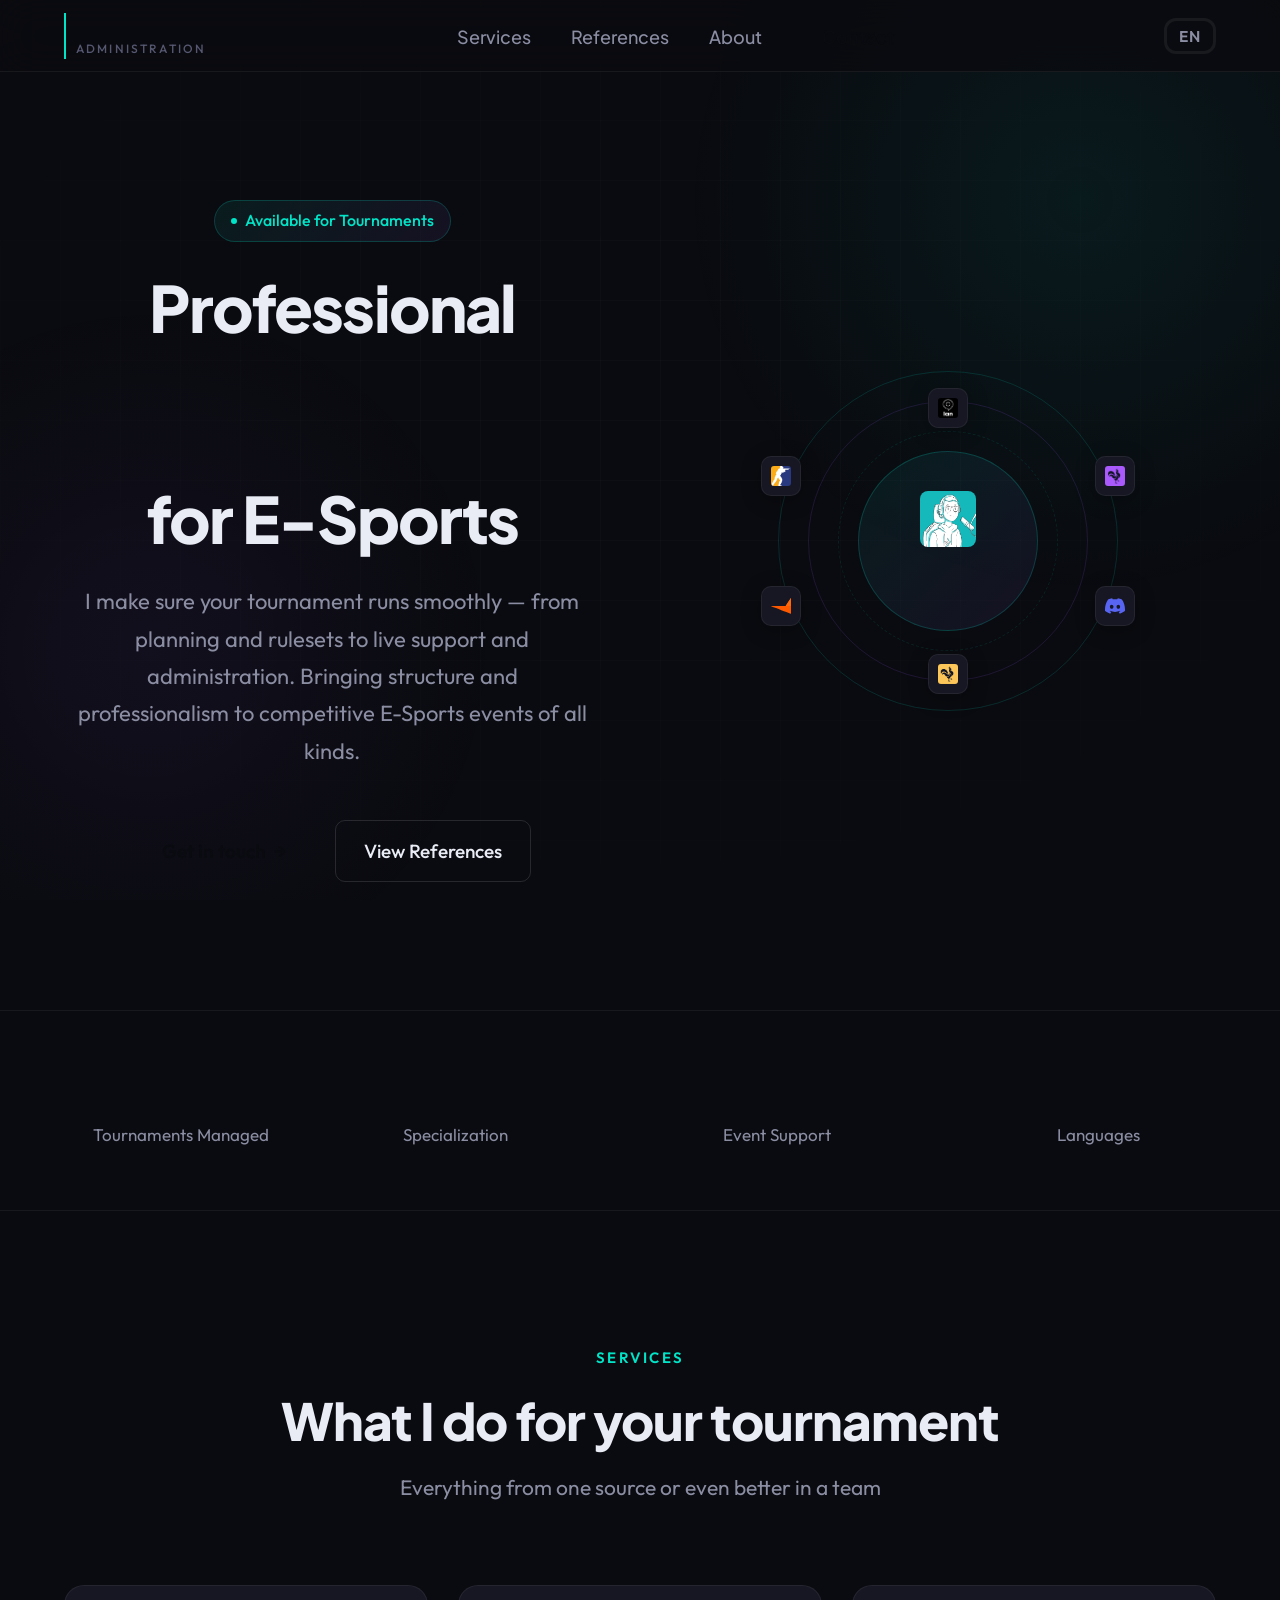
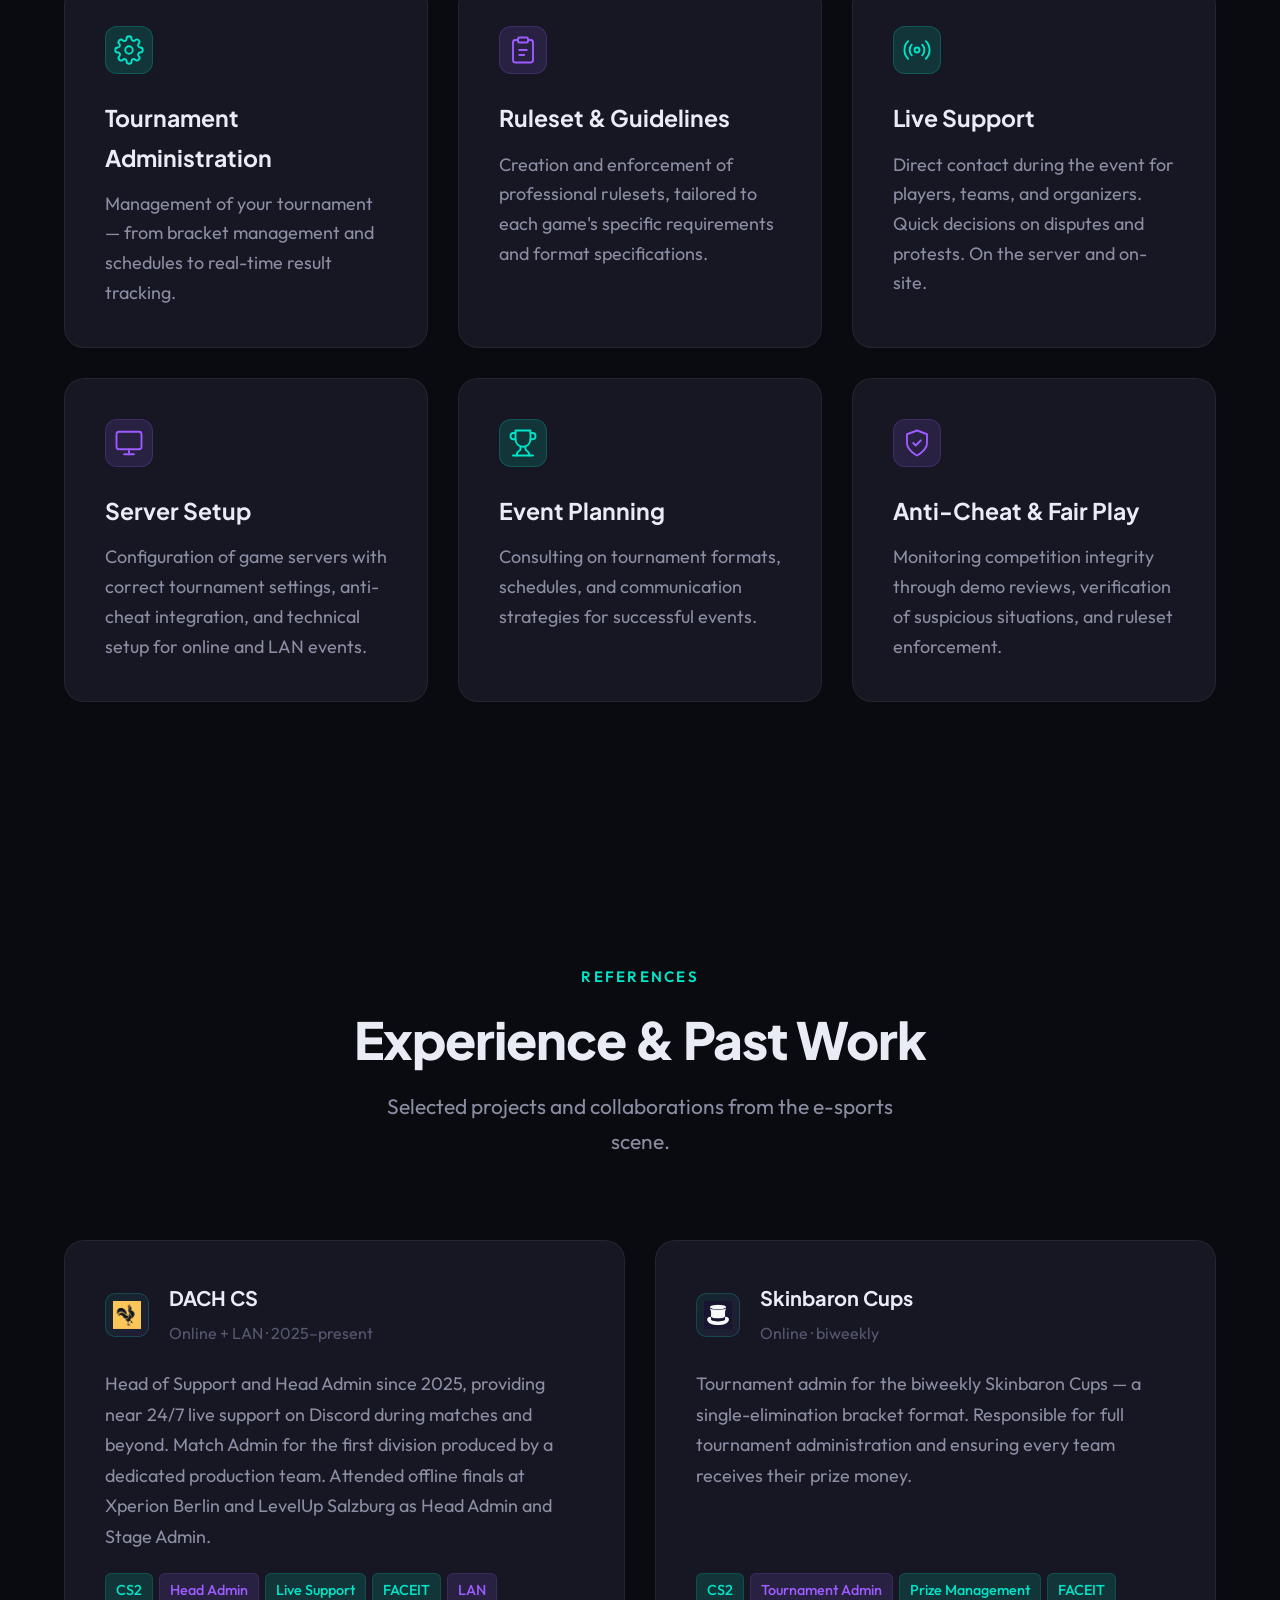
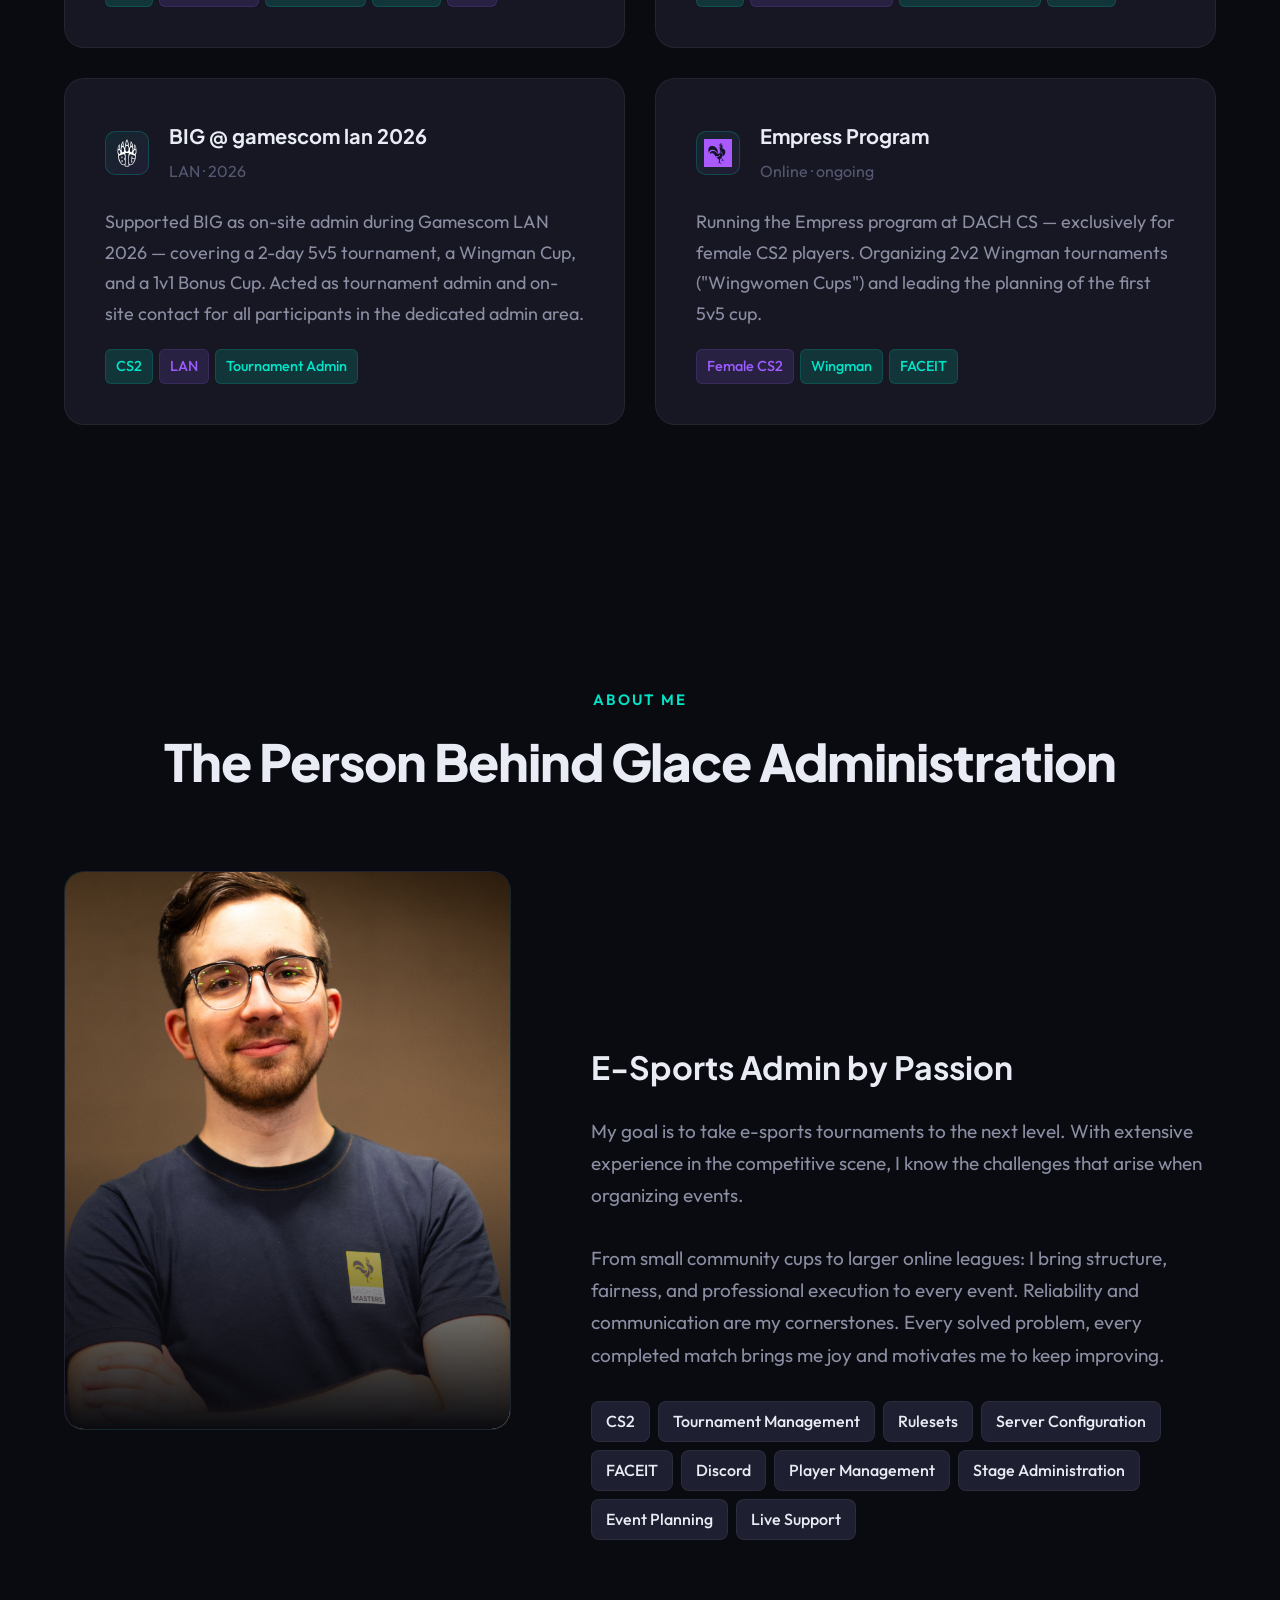
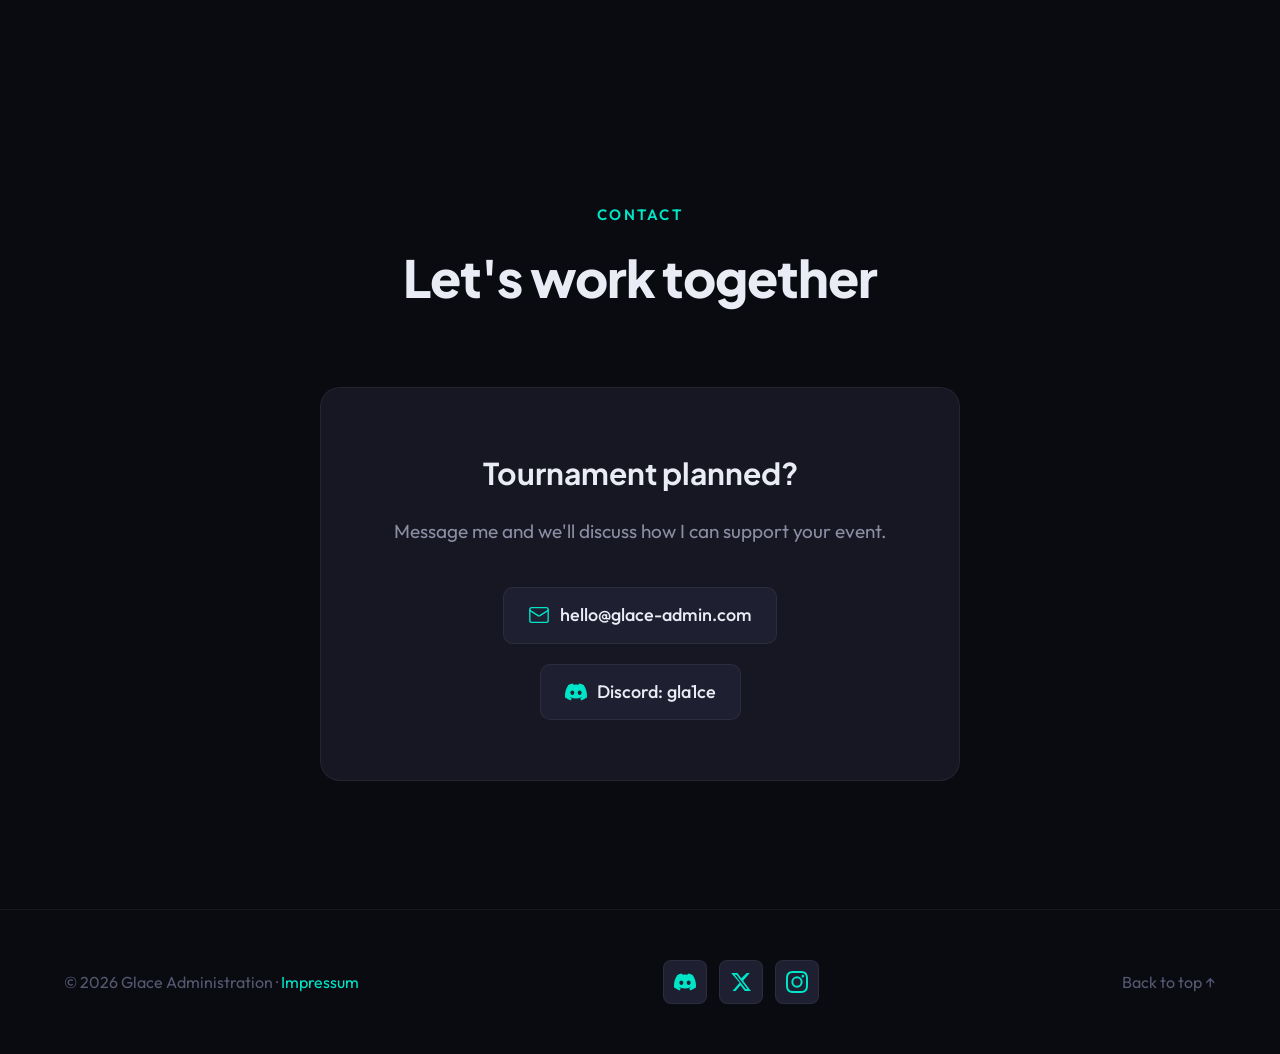
==== commit eb03235f: "Empress Program'," ====
--- a/index.html
+++ b/index.html
@@ -71,7 +71,7 @@
             <span class="emblem-icon"><img src="img/hero/emblem-target.jpg" alt=""></span>
             <span class="emblem-title">gla1cE</span>
           </div>
-          <div class="orbit-node"><img src="img/hero/orbit-trophy.svg" alt=""></div>
+          <div class="orbit-node"><img src="img/hero/gclan.png" alt=""></div>
           <div class="orbit-node"><img src="img/hero/empress.jpg" alt=""></div>
           <div class="orbit-node"><img src="img/hero/discord-icon.svg" alt=""></div>
           <div class="orbit-node"><img src="img/hero/dachcs.png" alt=""></div>
@@ -225,7 +225,7 @@
           <div class="ref-card-header">
             <div class="ref-avatar"><img src="img/hero/empress.jpg" alt="Empress"></div>
             <div class="ref-meta">
-              <h4>Empress Program</h4>
+              <h4 data-i18n="ref4.title">Empress Program</h4>
               <span data-i18n="ref4.period">Online · ongoing</span>
             </div>
           </div>
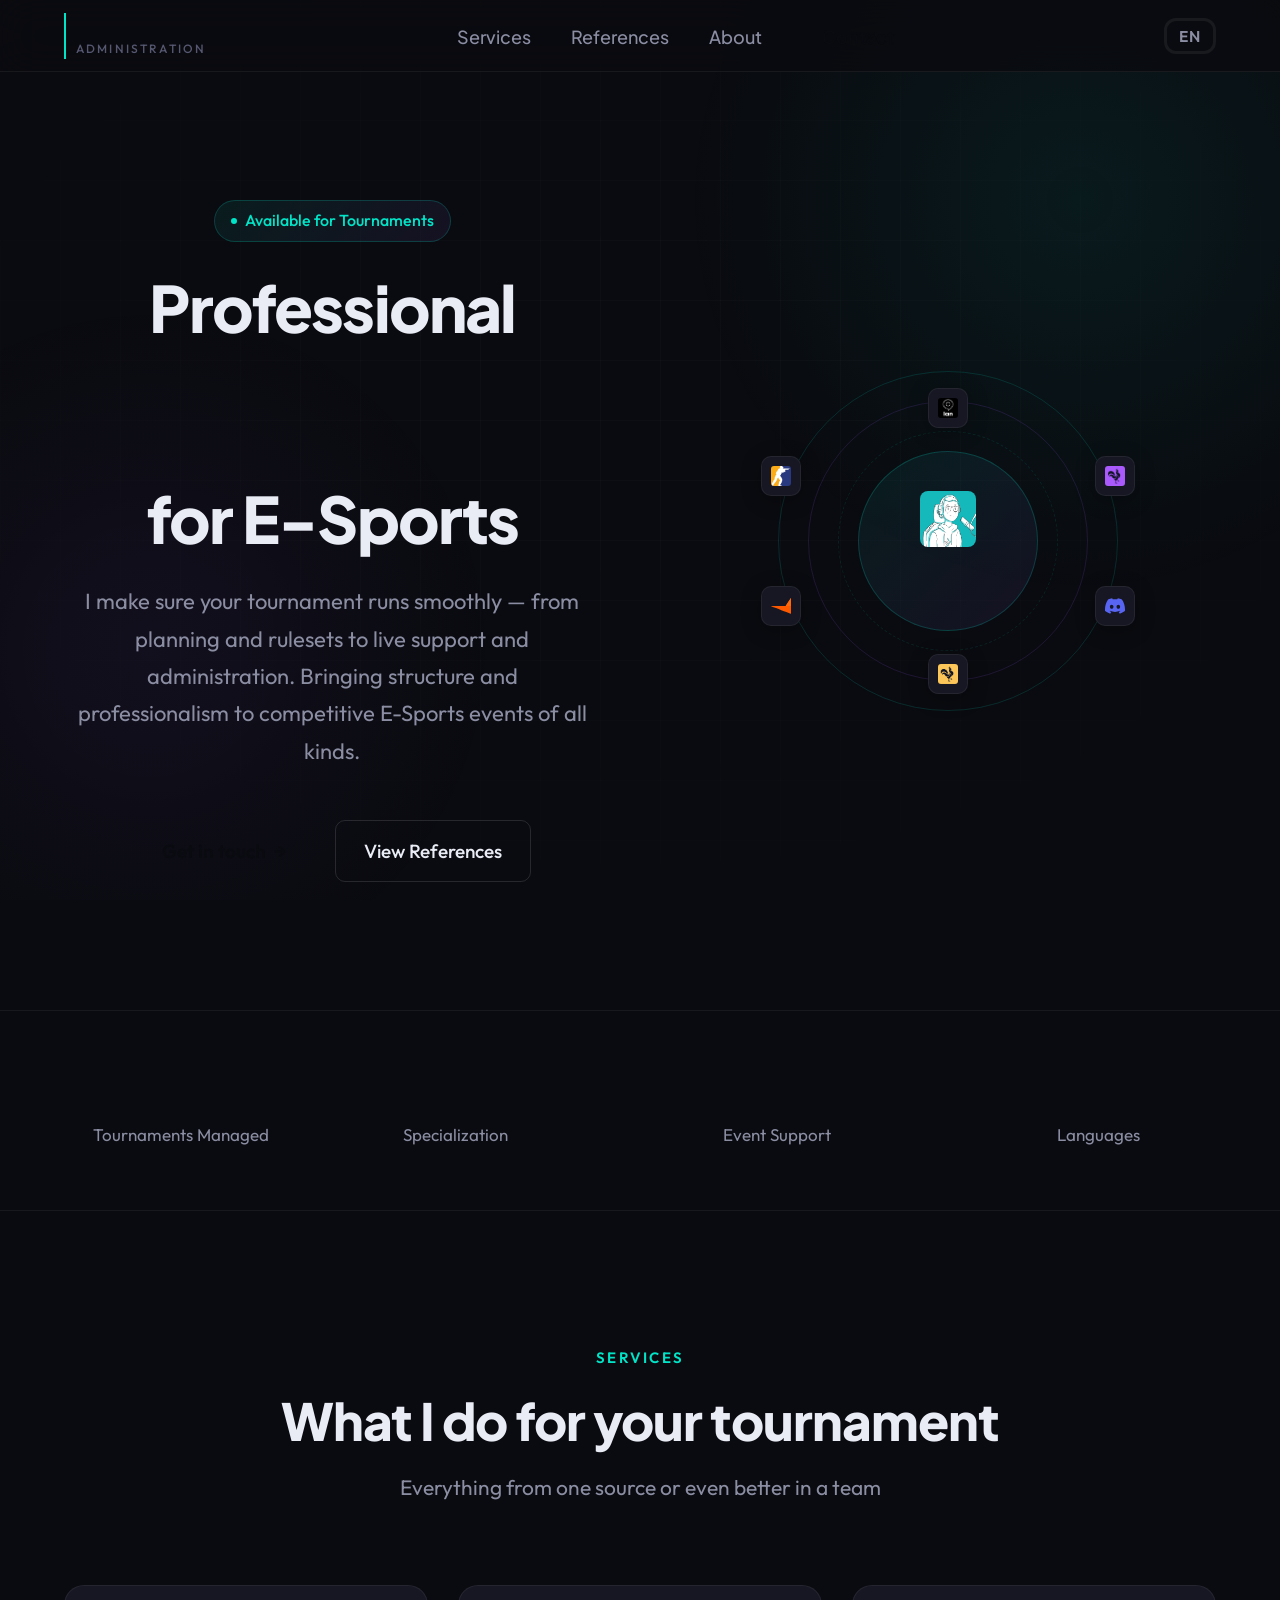
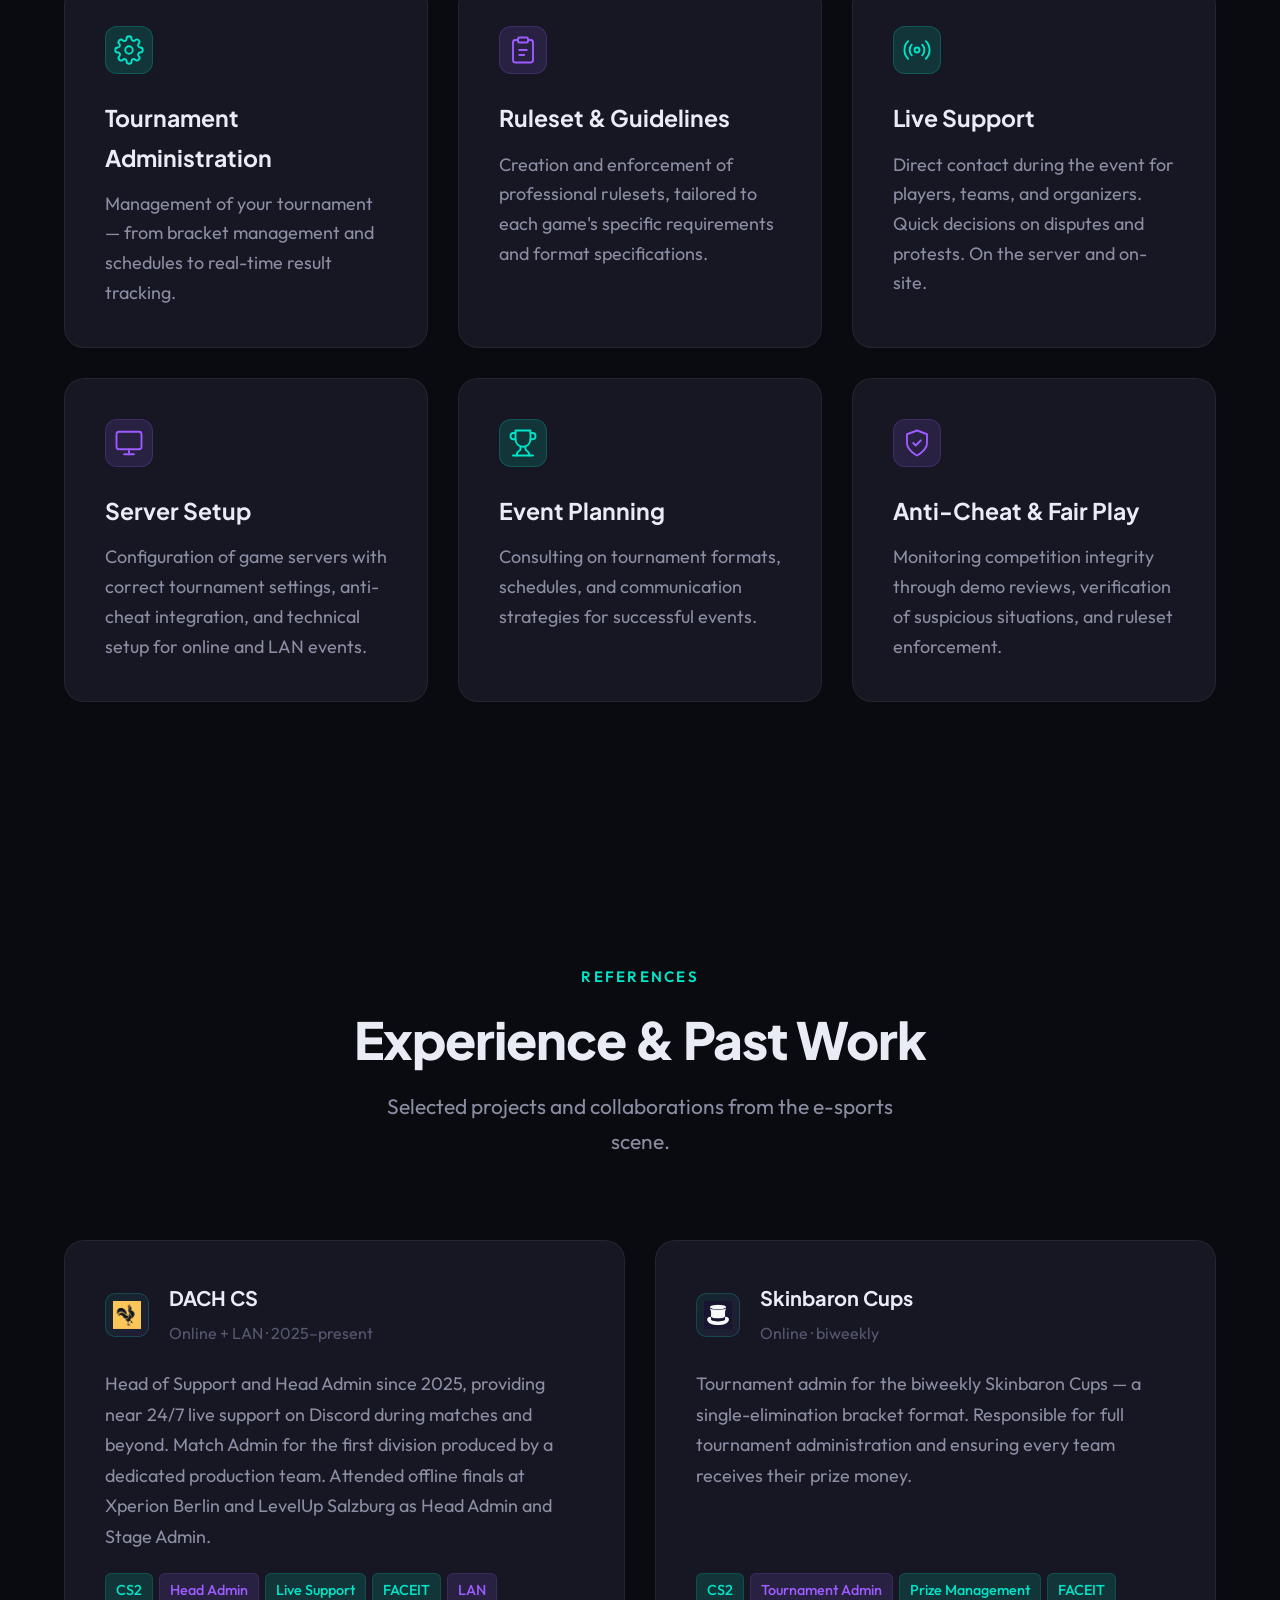
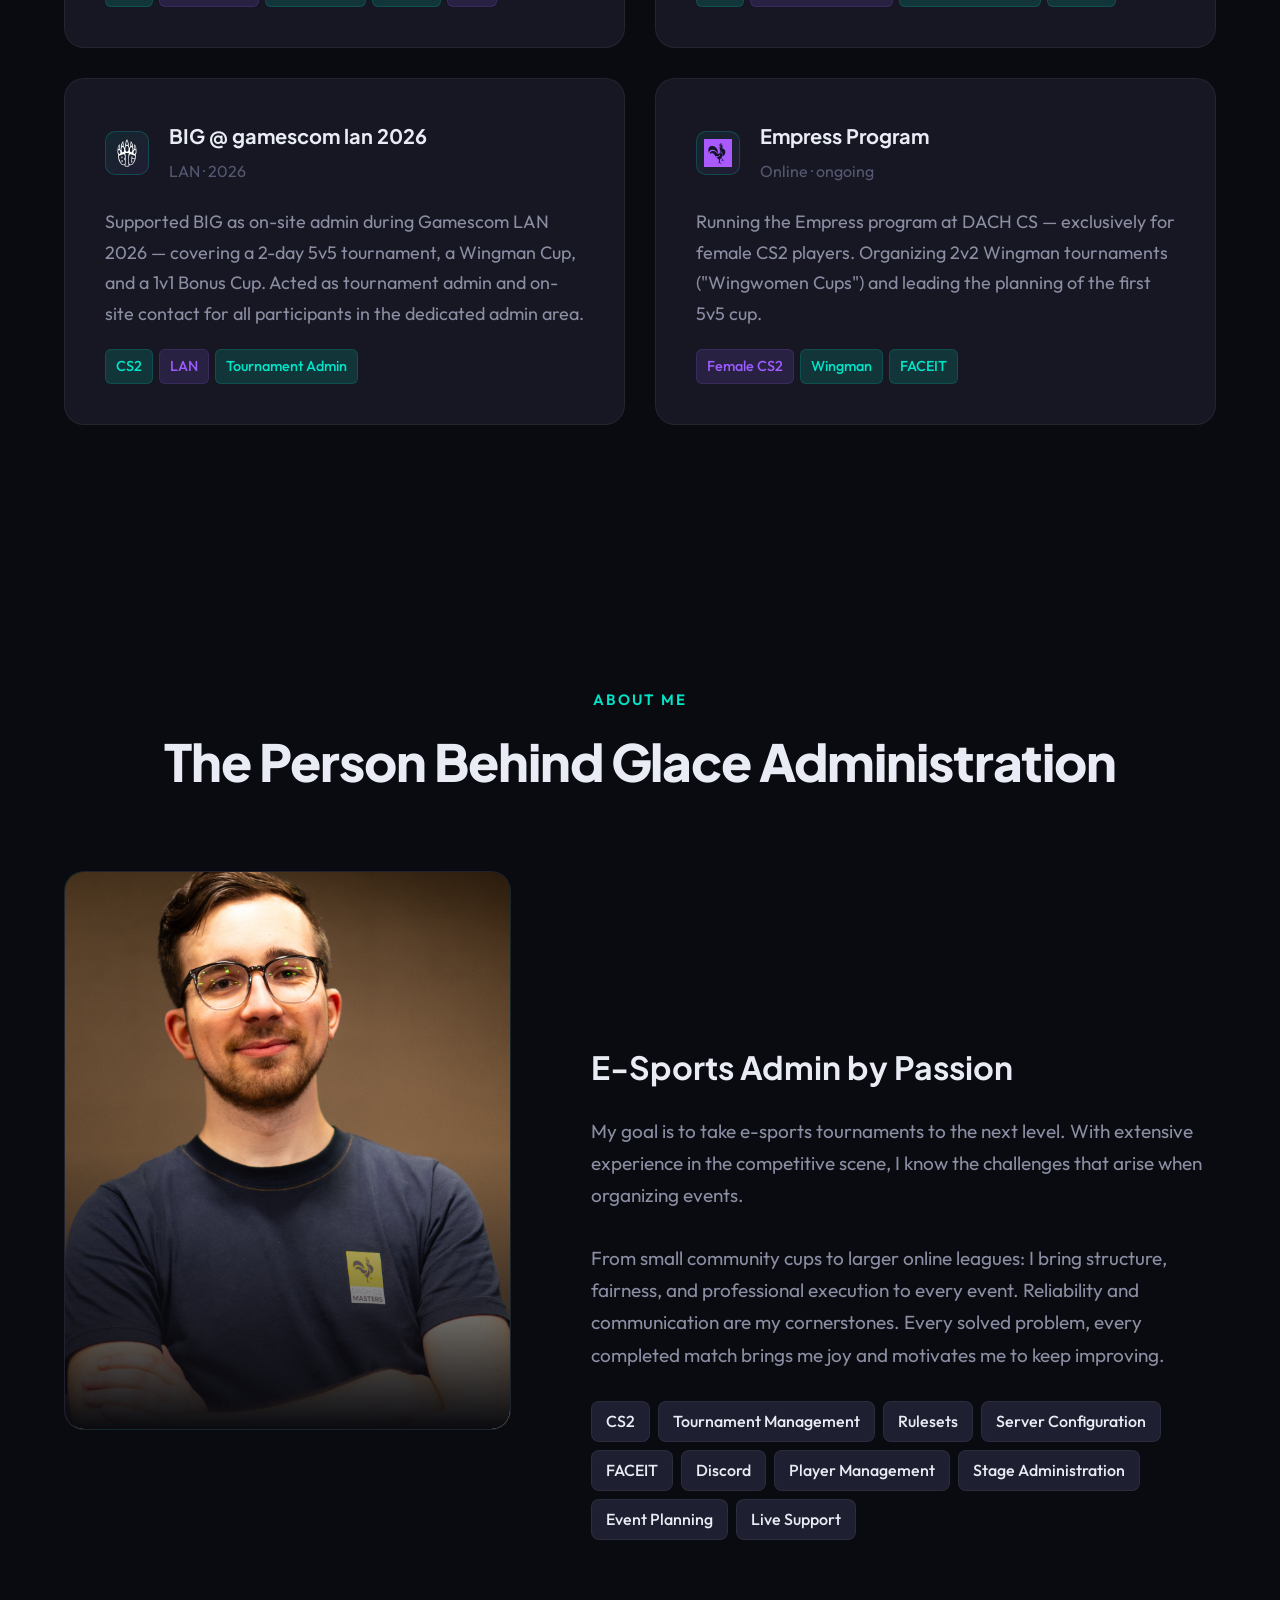
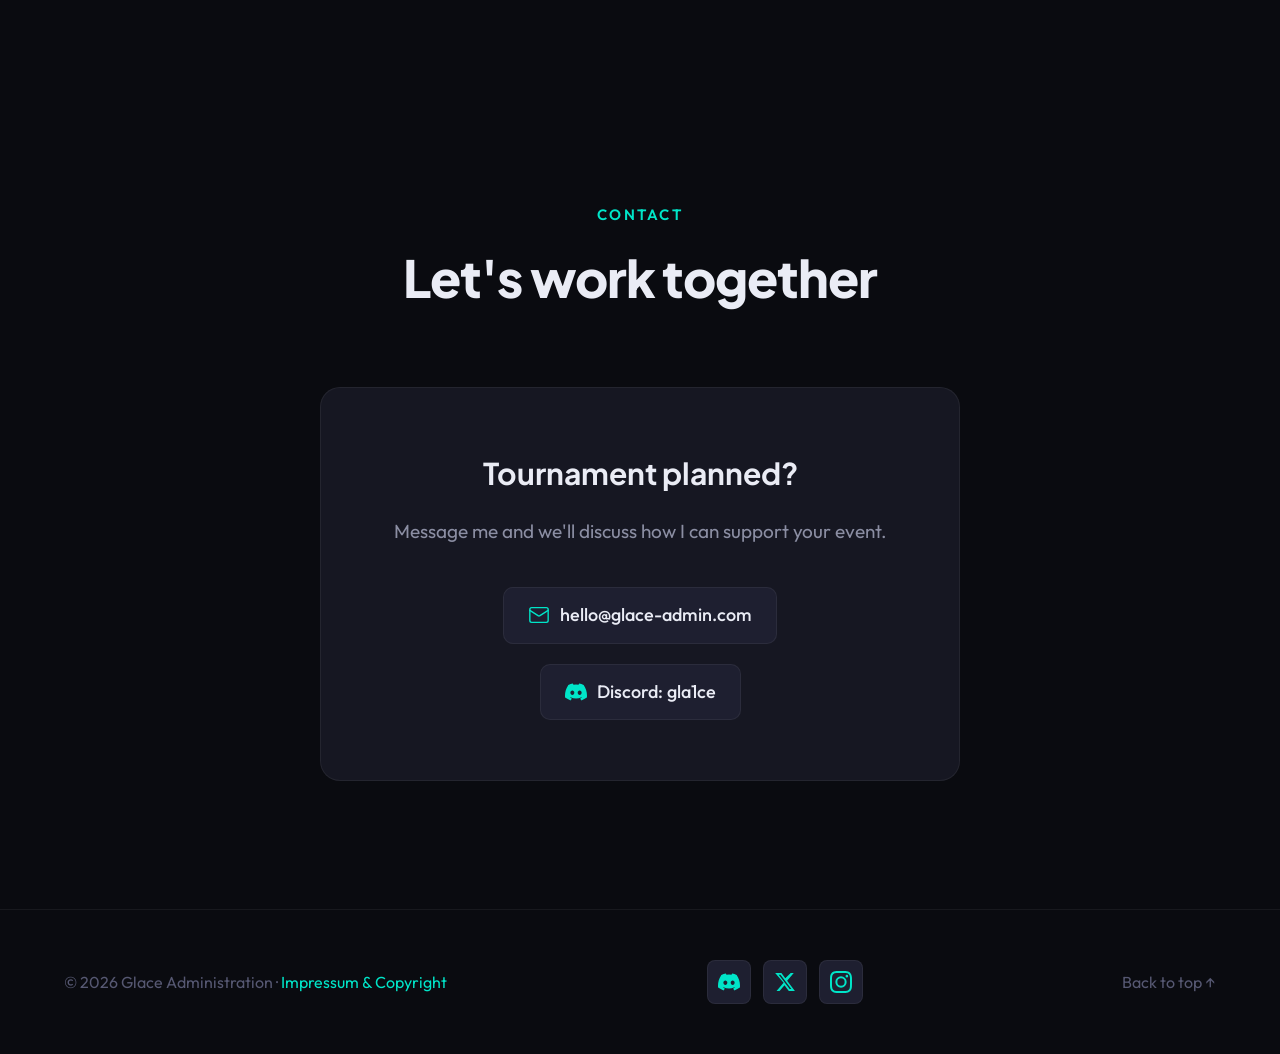
==== commit ea0395e0: "Mobile Image Impressum -> Impressum & Copyright" ====
--- a/index.html
+++ b/index.html
@@ -256,6 +256,9 @@
         </div>
         <div class="about-text">
           <div class="about-alias">gla1cE <span style="font-size: 0.6em;">aka.</span>Gerrit Schneider</div>
+          <div class="about-image-mobile">
+            <img src="img/about/developer.jpg" alt="">
+          </div>
           <h3 data-i18n="about.subtitle">E-Sports Admin by Passion</h3>
           <p data-i18n="about.p1">
             My goal is to take E-Sports tournaments to the next level. With extensive experience in the competitive scene, I know the challenges that arise when organizing events.
@@ -307,7 +310,7 @@
   <!-- Footer -->
   <footer class="footer">
     <div class="footer-left">
-      © 2026 Glace Administration · <a href="impressum.html">Impressum</a>
+      © 2026 Glace Administration · <a href="impressum.html">Impressum & Copyright</a>
     </div>
     <div class="footer-social">
       <a href="https://discordapp.com/users/284701012411940875/" class="social-link" aria-label="Discord" target="_blank" rel="noopener">
--- a/css/style.css
+++ b/css/style.css
@@ -959,11 +959,29 @@
 
 .footer-left a {
   color: var(--turquoise);
-  transition: opacity 0.3s;
+  position: relative;
+  padding: 4px 0;
+  transition: color 0.3s;
+}
+
+.footer-left a::after {
+  content: '';
+  position: absolute;
+  bottom: -2px;
+  left: 0;
+  width: 0;
+  height: 2px;
+  background: var(--turquoise);
+  border-radius: 1px;
+  transition: width 0.3s;
 }
 
 .footer-left a:hover {
   opacity: 0.7;
+}
+
+.footer-left a:hover::after {
+  width: 100%;
 }
 
 .footer-social {
@@ -1121,6 +1139,10 @@
   font-size: 0; /* remove leftover emoji sizing */
 }
 
+.about-image-mobile {
+  display: none;
+}
+
 .about-image img {
   position: absolute;
   inset: 0;
@@ -1198,8 +1220,26 @@
   }
 
   .about-image {
-    max-width: 300px;
-    margin: 0 auto;
+    display: none;
+  }
+
+  .about-image-mobile {
+    display: block;
+    width: 100%;
+    max-width: 280px;
+    aspect-ratio: 4/5;
+    border-radius: var(--radius-lg);
+    overflow: hidden;
+    margin: 0.75rem 0 1.25rem;
+    position: relative;
+  }
+
+  .about-image-mobile img {
+    position: absolute;
+    inset: 0;
+    width: 100%;
+    height: 100%;
+    object-fit: cover;
   }
 
   .stats-bar .container {
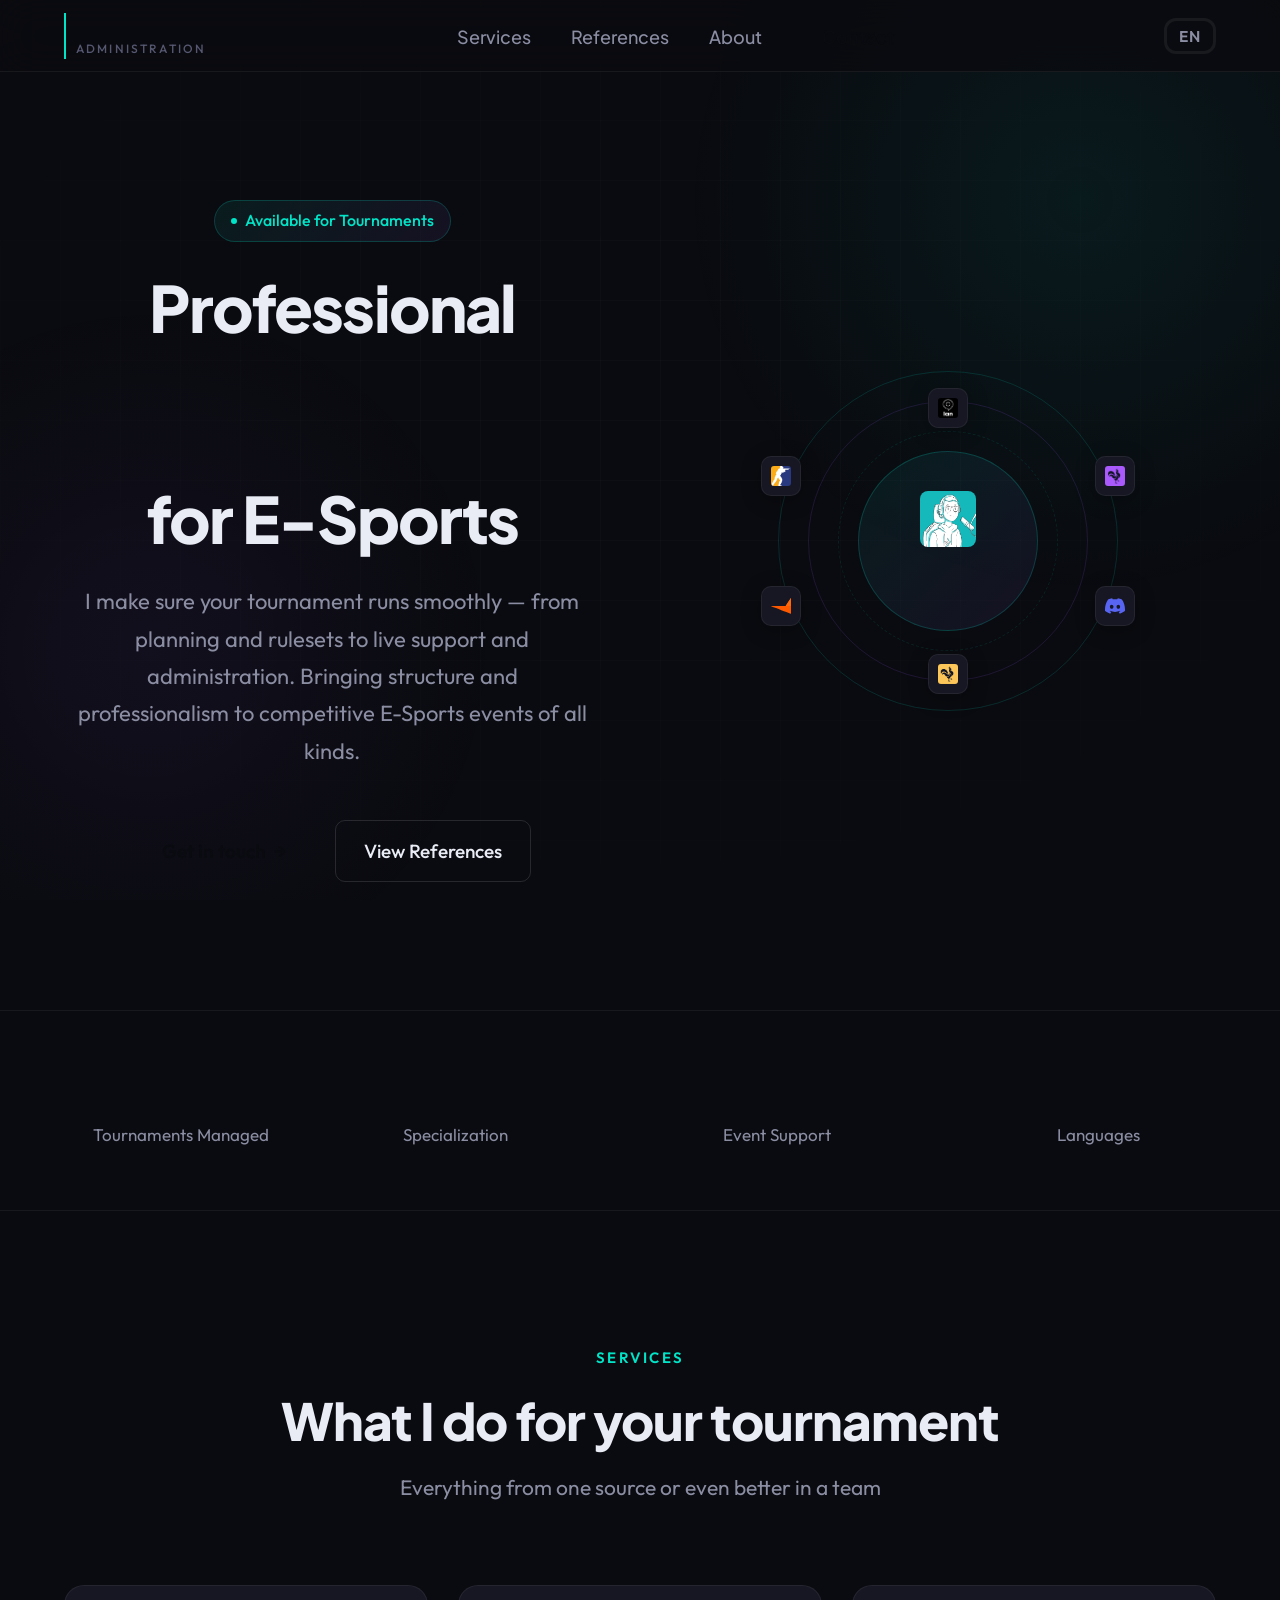
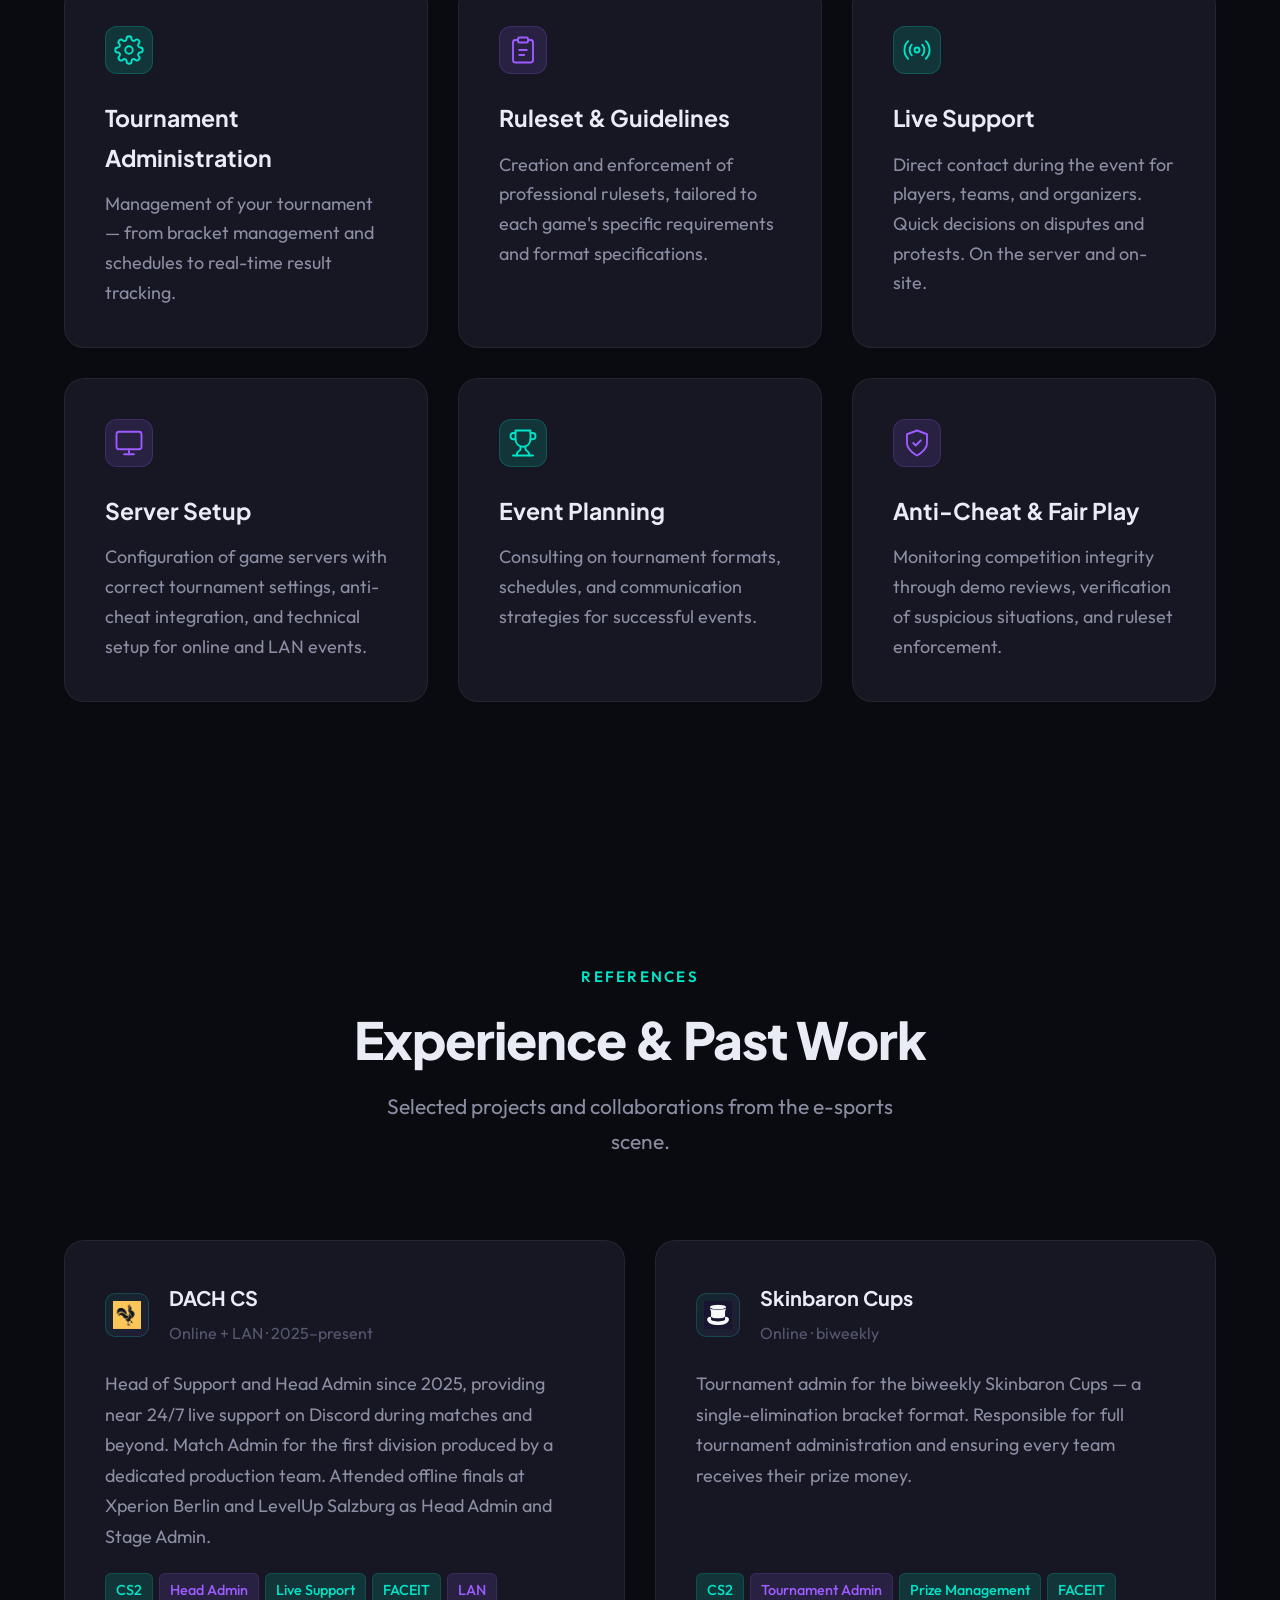
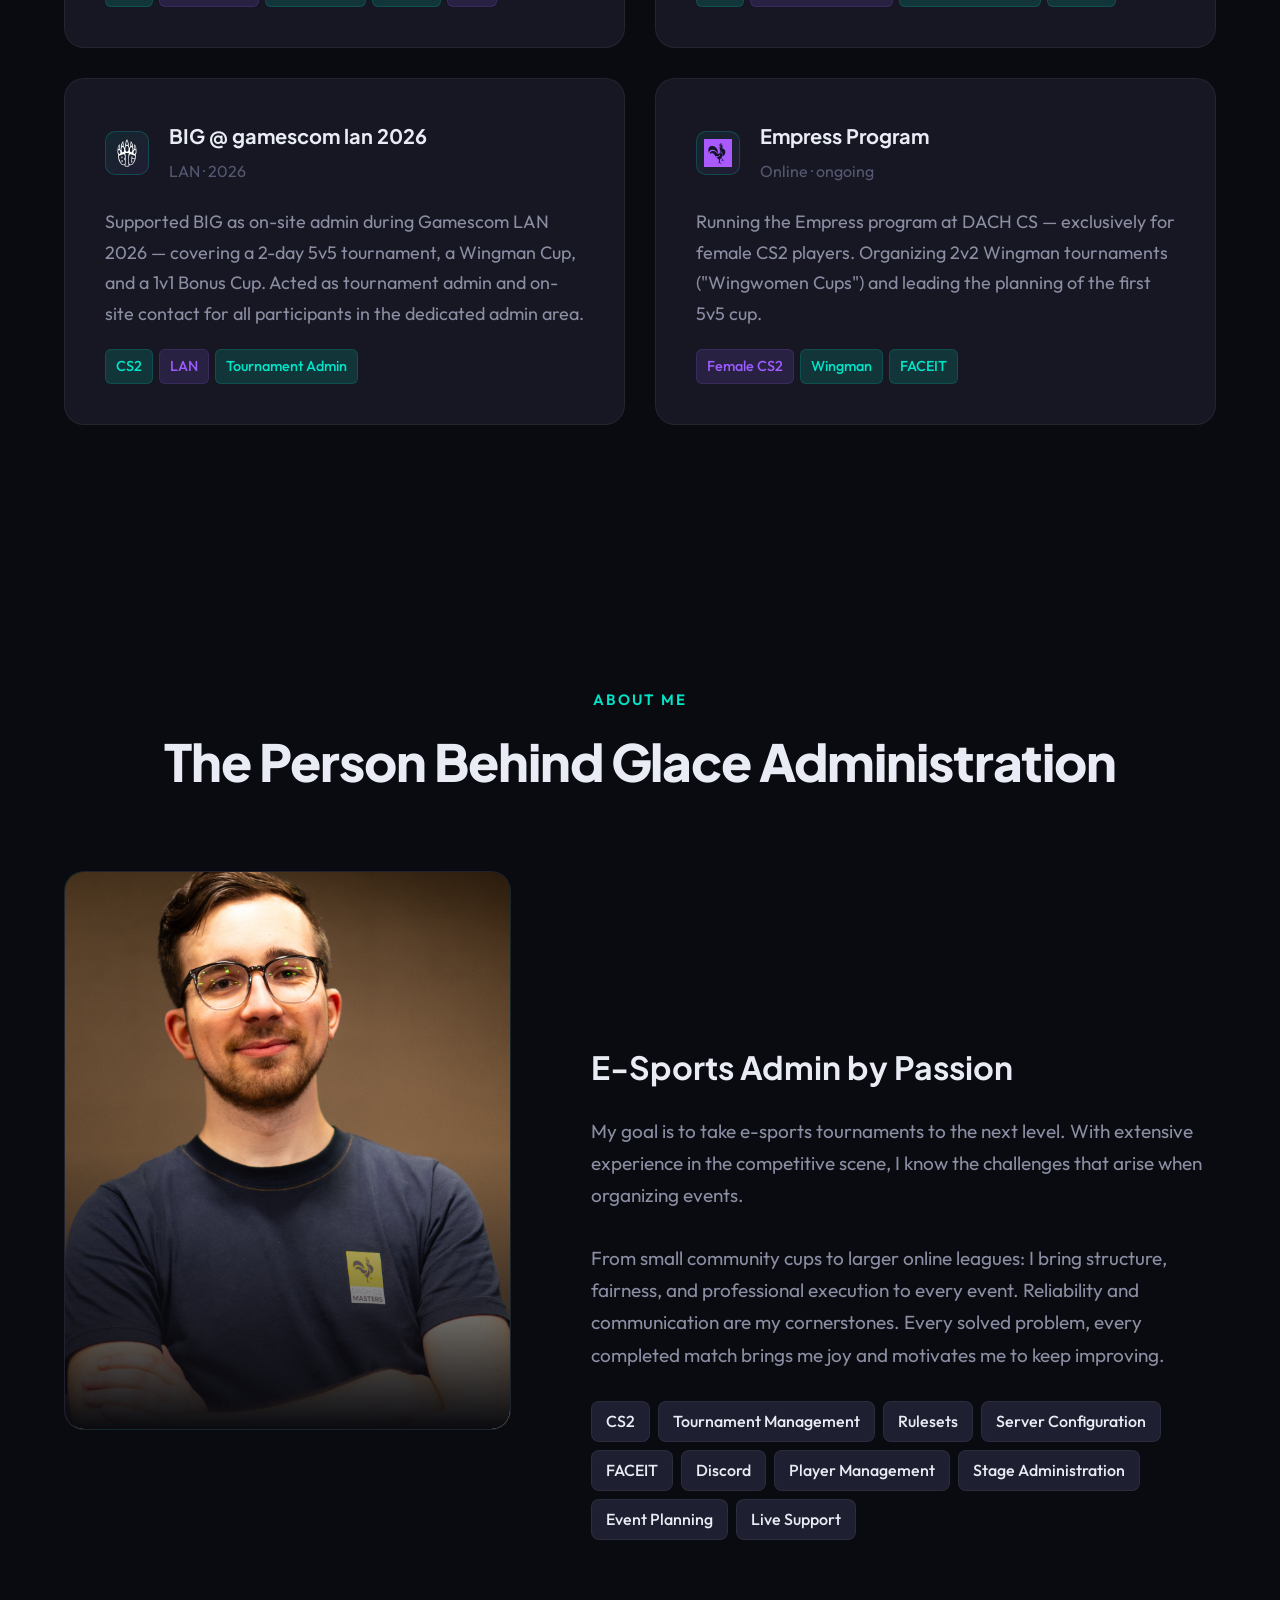
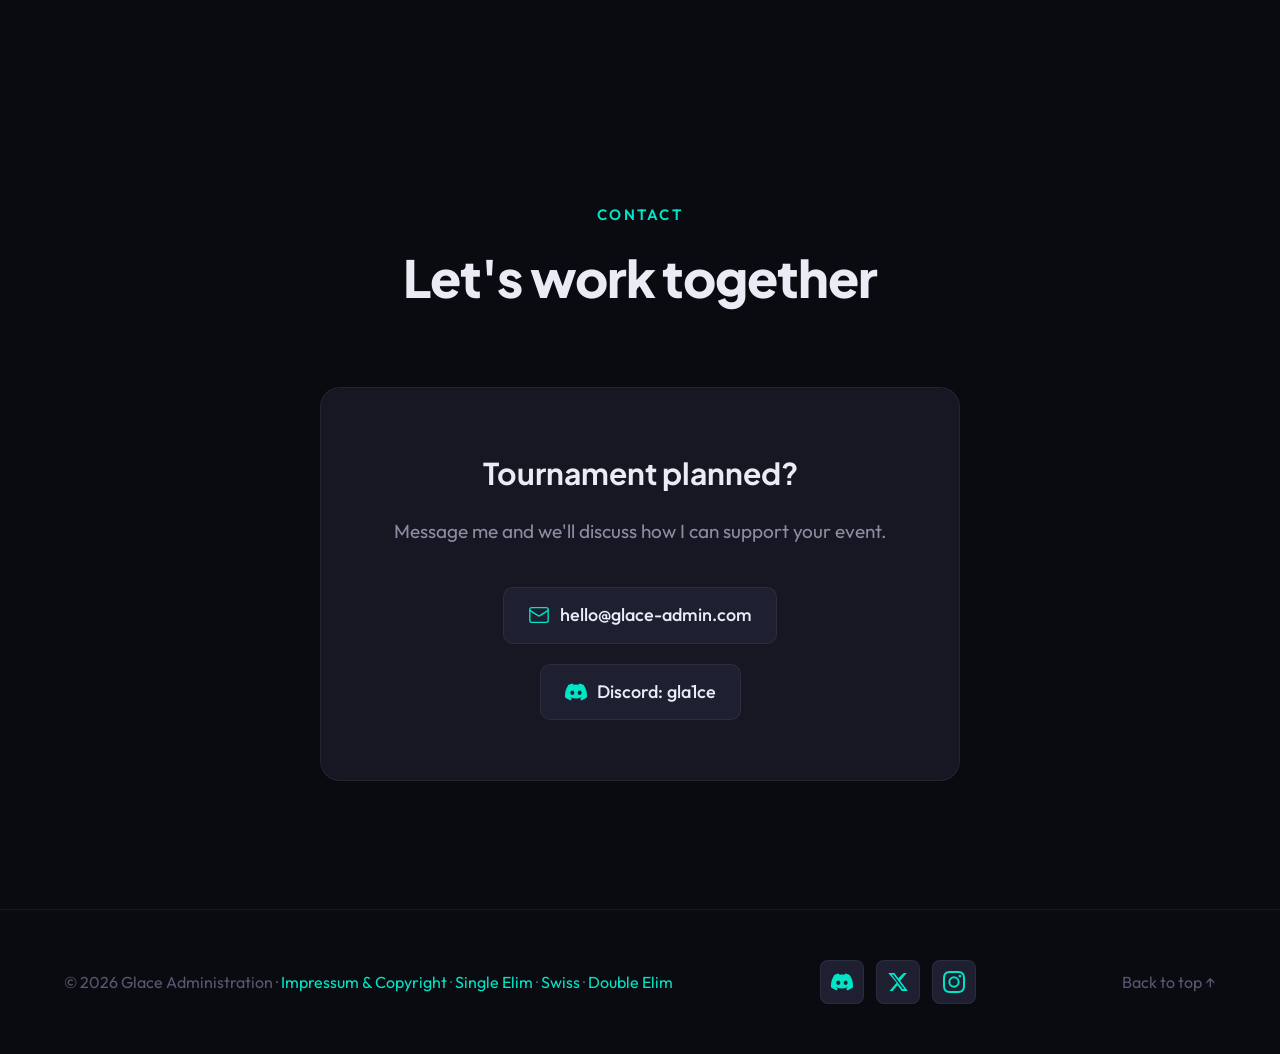
==== commit 1cc29c53: "main page calculator reference" ====
--- a/index.html
+++ b/index.html
@@ -310,7 +310,7 @@
   <!-- Footer -->
   <footer class="footer">
     <div class="footer-left">
-      © 2026 Glace Administration · <a href="impressum.html">Impressum & Copyright</a>
+      © 2026 Glace Administration · <a href="impressum.html">Impressum & Copyright</a> · <a href="single.html">Single Elim</a> · <a href="swiss.html">Swiss</a> · <a href="double.html">Double Elim</a>
     </div>
     <div class="footer-social">
       <a href="https://discordapp.com/users/284701012411940875/" class="social-link" aria-label="Discord" target="_blank" rel="noopener">
@@ -369,6 +369,19 @@
     }, observerOptions);
 
     faders.forEach(el => fadeObserver.observe(el));
+
+    // Show/hide mobile-only about image based on orbit visibility
+    const heroVisual = document.querySelector('.hero-visual');
+    const mobileAboutImg = document.querySelector('.about-image-mobile');
+
+    function syncMobileAboutImage() {
+      if (!heroVisual || !mobileAboutImg) return;
+      const orbitsVisible = getComputedStyle(heroVisual).display !== 'none';
+      mobileAboutImg.style.display = orbitsVisible ? 'none' : '';
+    }
+
+    syncMobileAboutImage();
+    window.addEventListener('resize', syncMobileAboutImage);
 
     // Active nav link on scroll
     const sections = document.querySelectorAll('section[id]');
--- a/css/style.css
+++ b/css/style.css
@@ -1143,6 +1143,12 @@
   display: none;
 }
 
+@media (min-width: 993px) {
+  .about-image-mobile {
+    display: none !important;
+  }
+}
+
 .about-image img {
   position: absolute;
   inset: 0;
@@ -1225,12 +1231,12 @@
 
   .about-image-mobile {
     display: block;
-    width: 100%;
+    width: calc(100% - 2rem);
     max-width: 280px;
     aspect-ratio: 4/5;
     border-radius: var(--radius-lg);
     overflow: hidden;
-    margin: 0.75rem 0 1.25rem;
+    margin: 0.75rem 1rem 1.25rem 0;
     position: relative;
   }
 
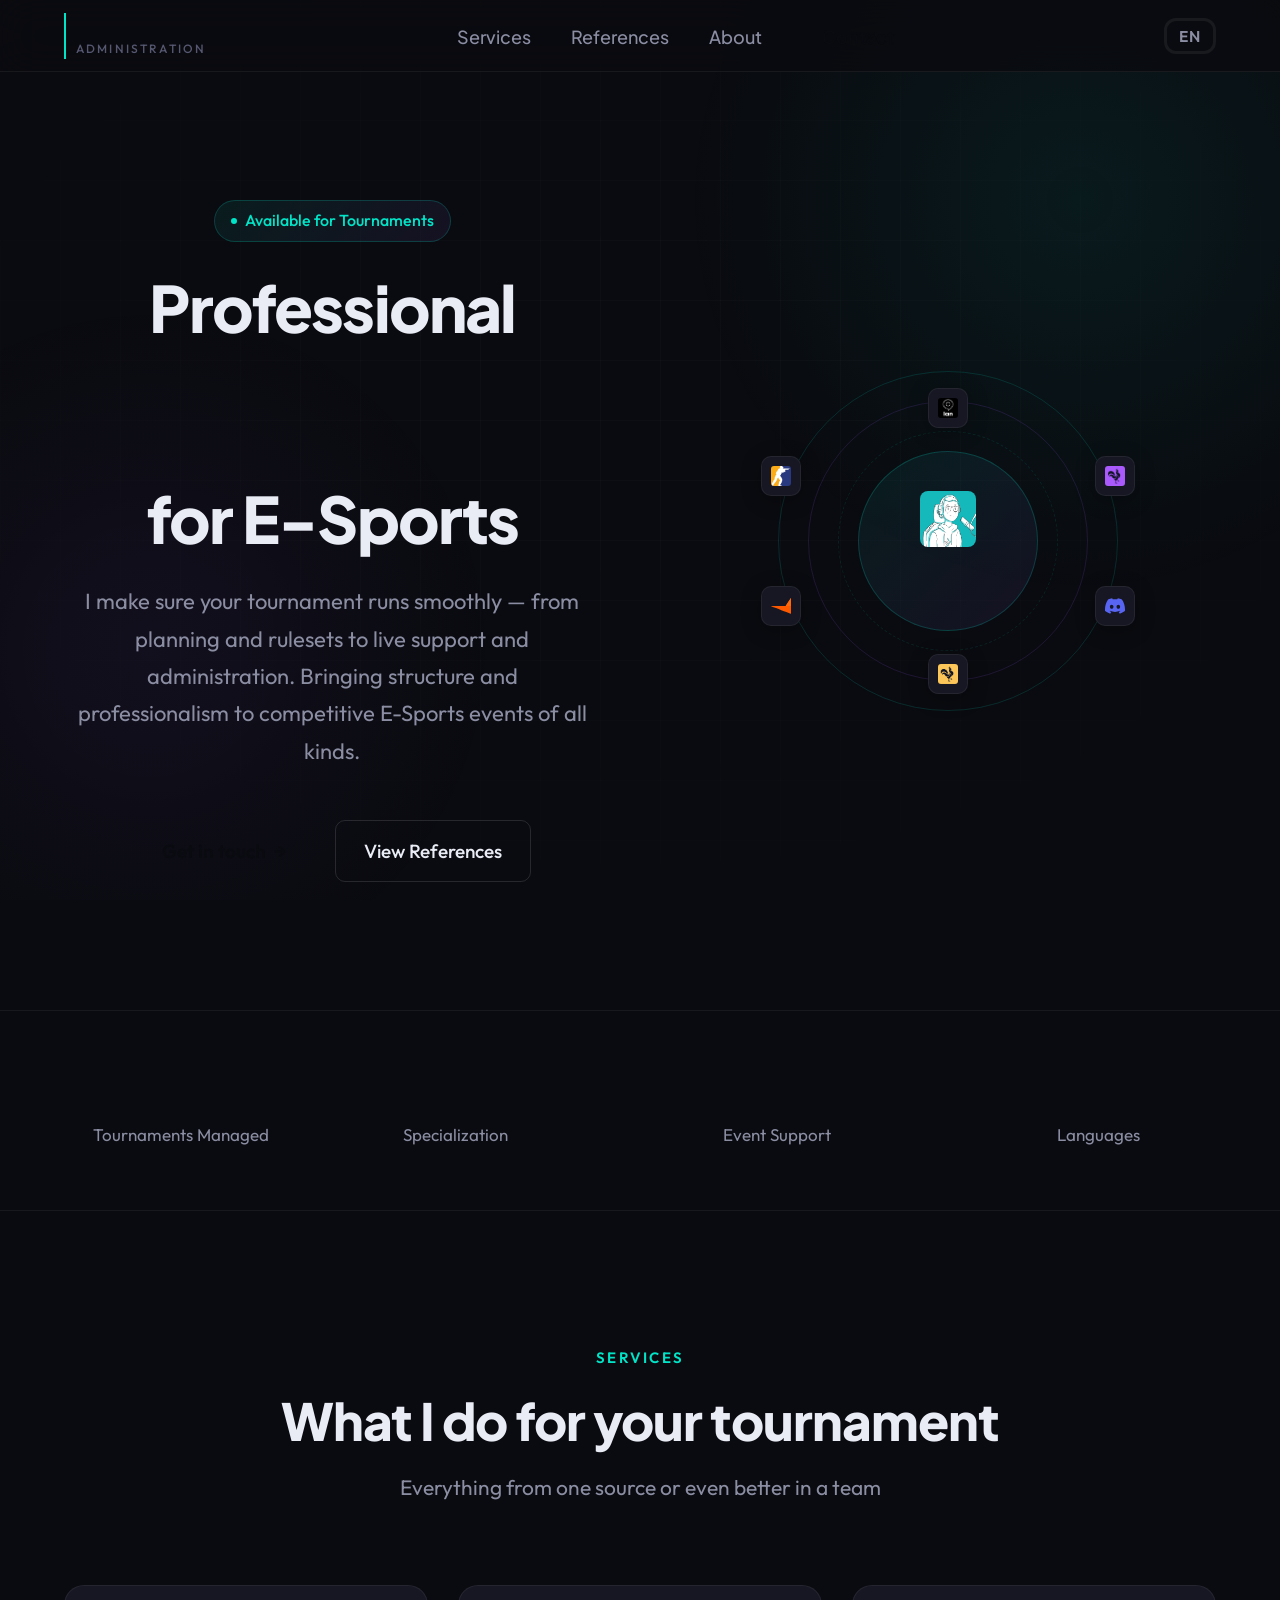
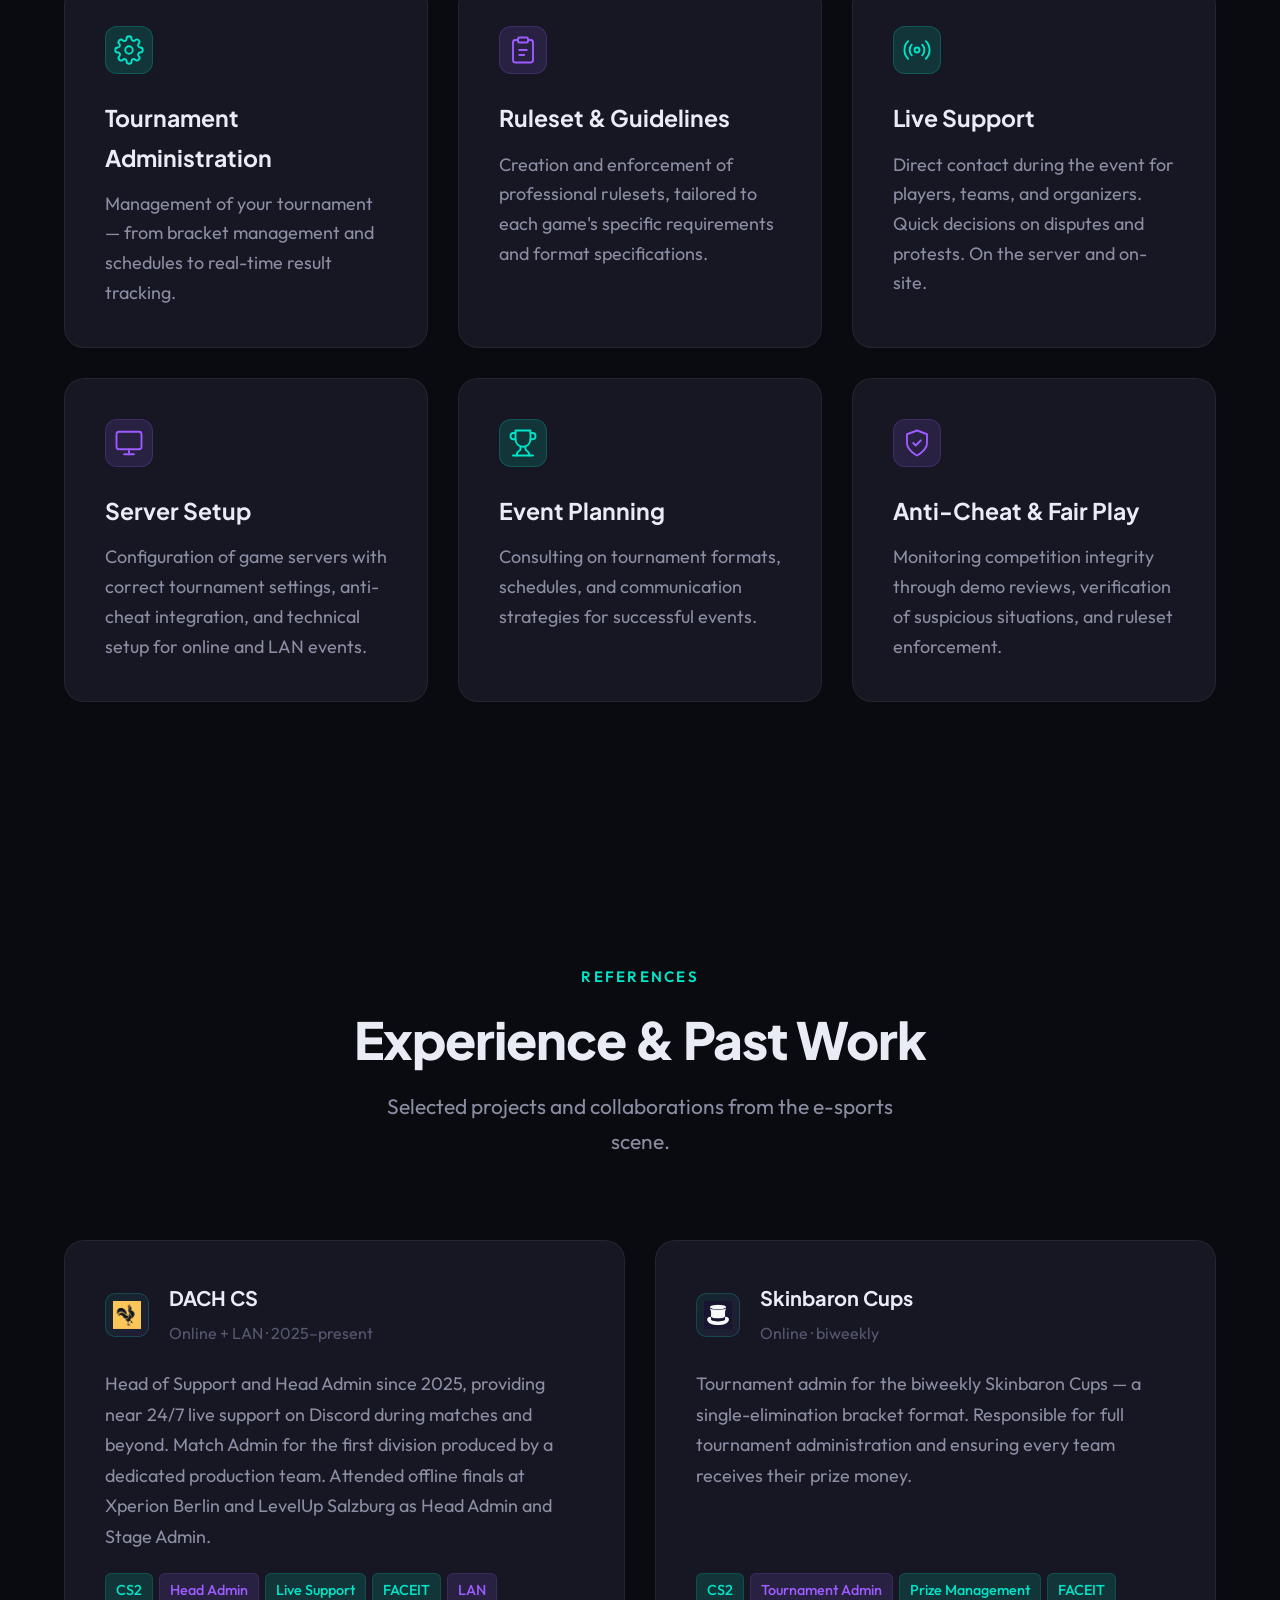
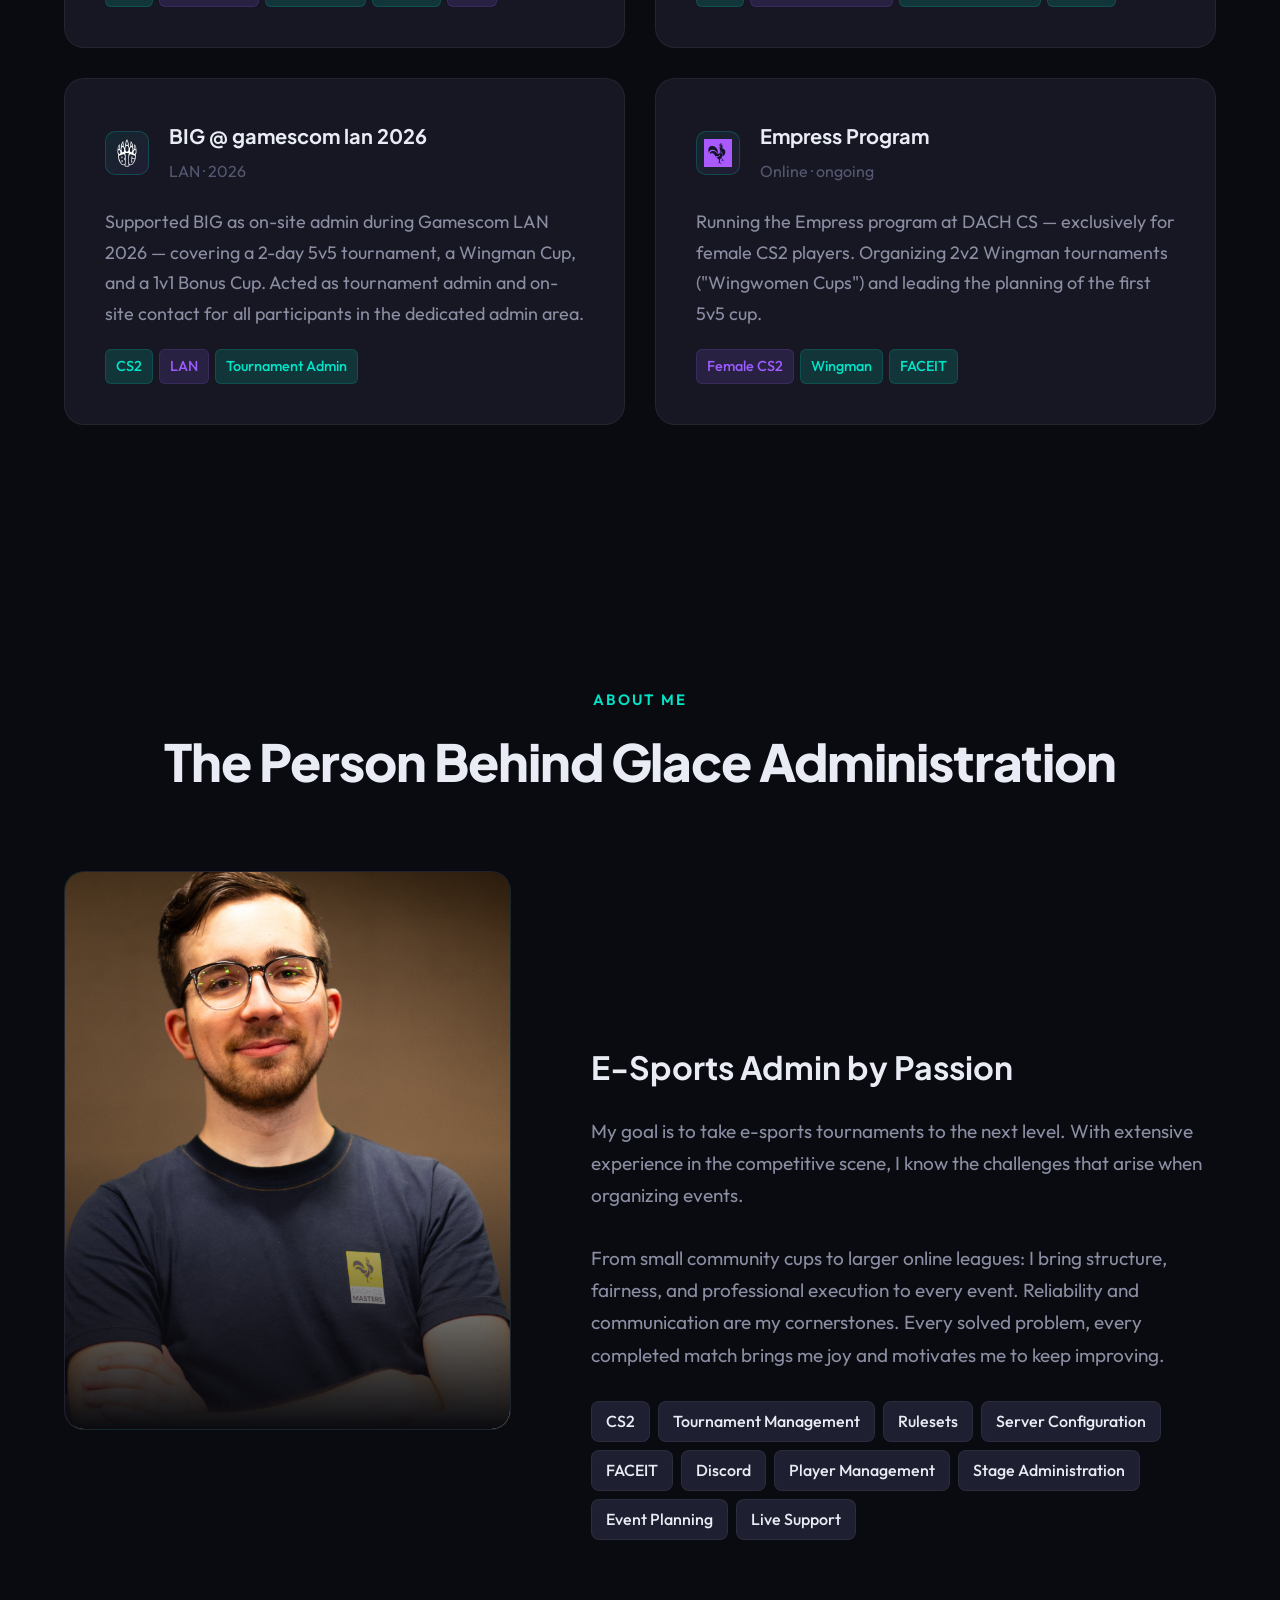
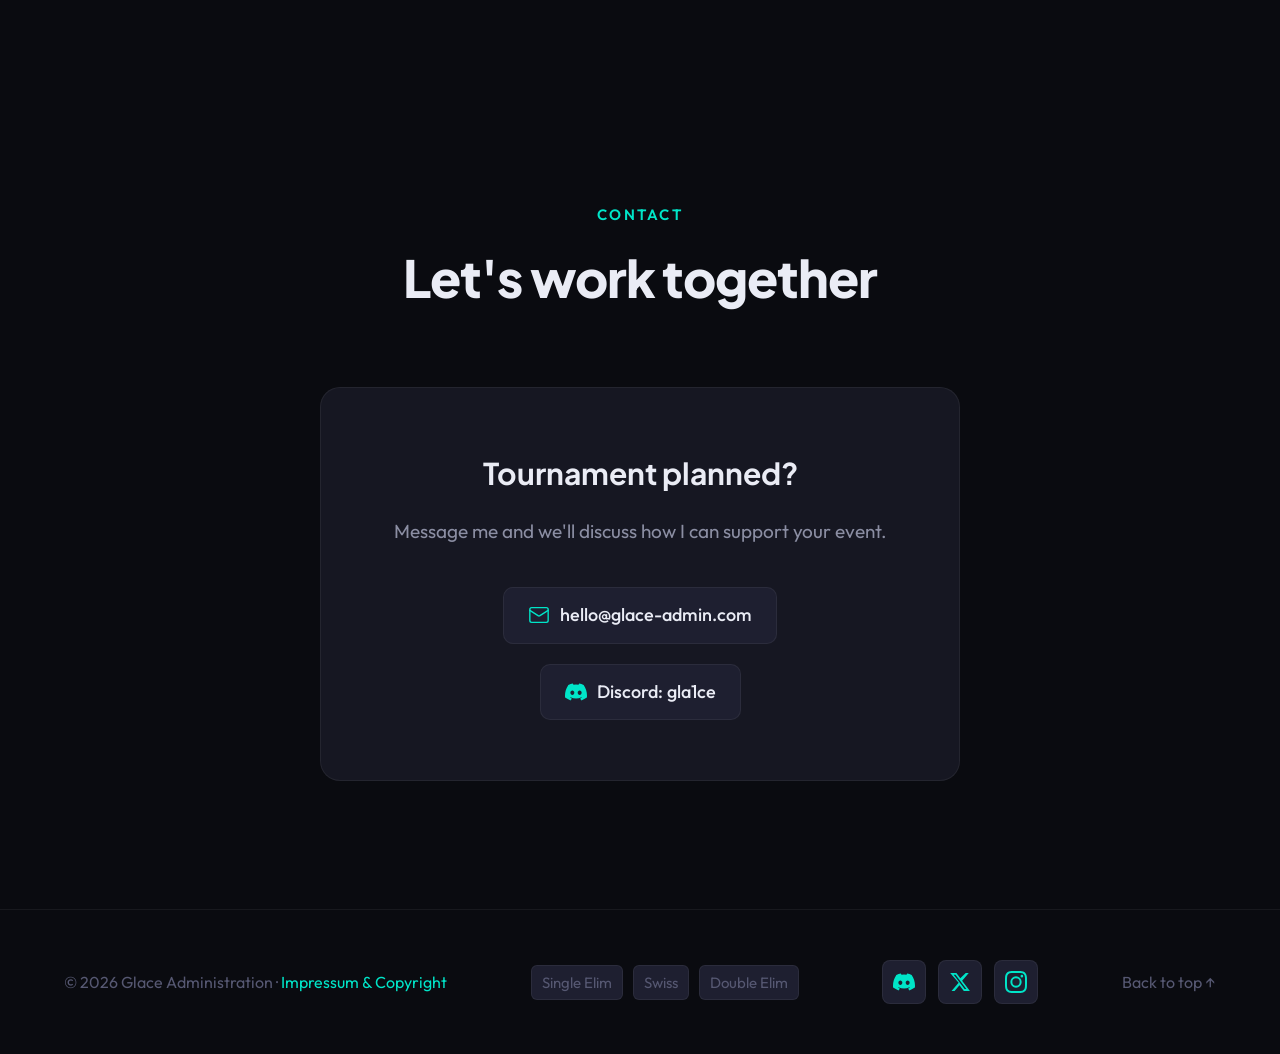
==== commit 7428af62: "index fix" ====
--- a/index.html
+++ b/index.html
@@ -310,7 +310,12 @@
   <!-- Footer -->
   <footer class="footer">
     <div class="footer-left">
-      © 2026 Glace Administration · <a href="impressum.html">Impressum & Copyright</a> · <a href="single.html">Single Elim</a> · <a href="swiss.html">Swiss</a> · <a href="double.html">Double Elim</a>
+      © 2026 Glace Administration · <a href="impressum.html">Impressum & Copyright</a>
+    </div>
+    <div class="footer-tools">
+      <a href="single.html" class="footer-tool-btn">Single Elim</a>
+      <a href="swiss.html" class="footer-tool-btn">Swiss</a>
+      <a href="double.html" class="footer-tool-btn">Double Elim</a>
     </div>
     <div class="footer-social">
       <a href="https://discordapp.com/users/284701012411940875/" class="social-link" aria-label="Discord" target="_blank" rel="noopener">
--- a/css/style.css
+++ b/css/style.css
@@ -984,6 +984,28 @@
   width: 100%;
 }
 
+.footer-tools {
+  display: flex;
+  gap: 0.5rem;
+  align-items: center;
+}
+
+.footer-tool-btn {
+  font-size: 0.75rem;
+  color: var(--text-muted);
+  background: var(--bg-elevated);
+  border: 1px solid var(--border-subtle);
+  border-radius: 6px;
+  padding: 4px 10px;
+  transition: color 0.3s, border-color 0.3s;
+  white-space: nowrap;
+}
+
+.footer-tool-btn:hover {
+  color: var(--turquoise);
+  border-color: var(--turquoise);
+}
+
 .footer-social {
   display: flex;
   gap: 0.6rem;
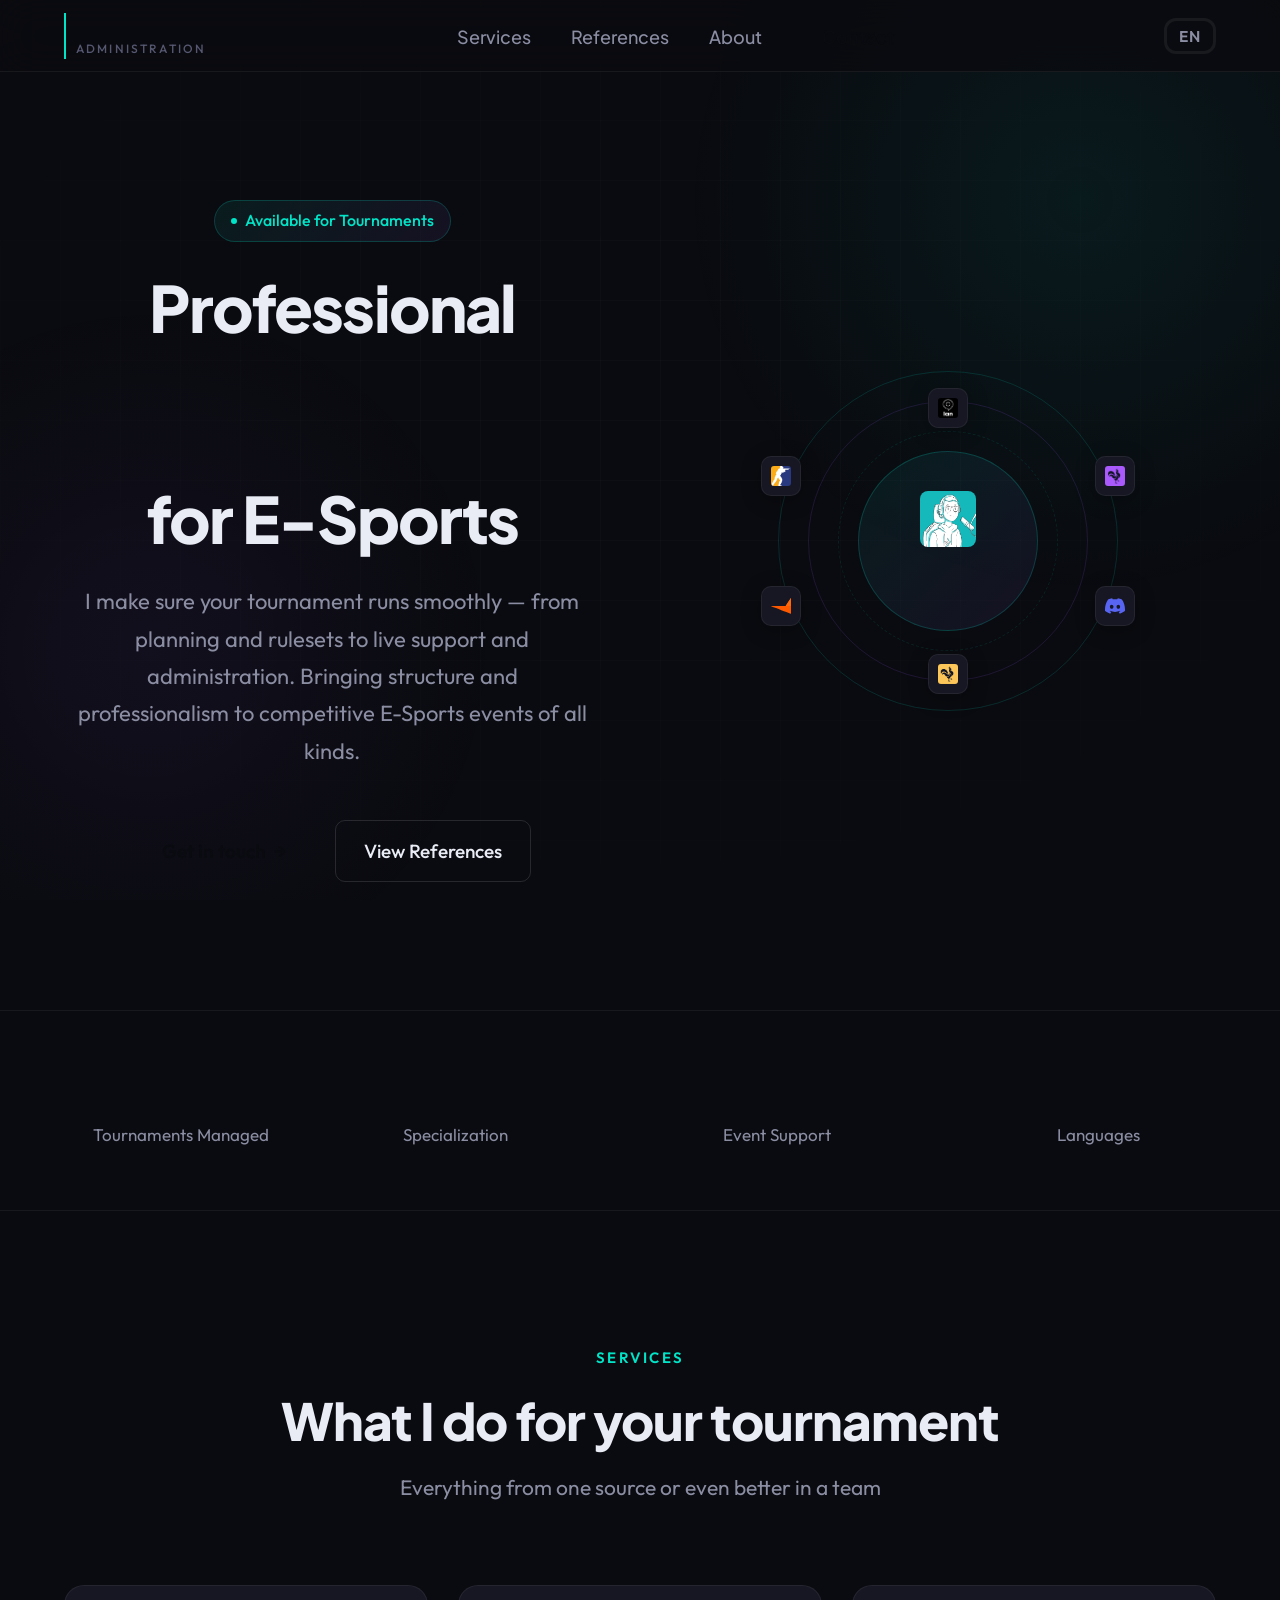
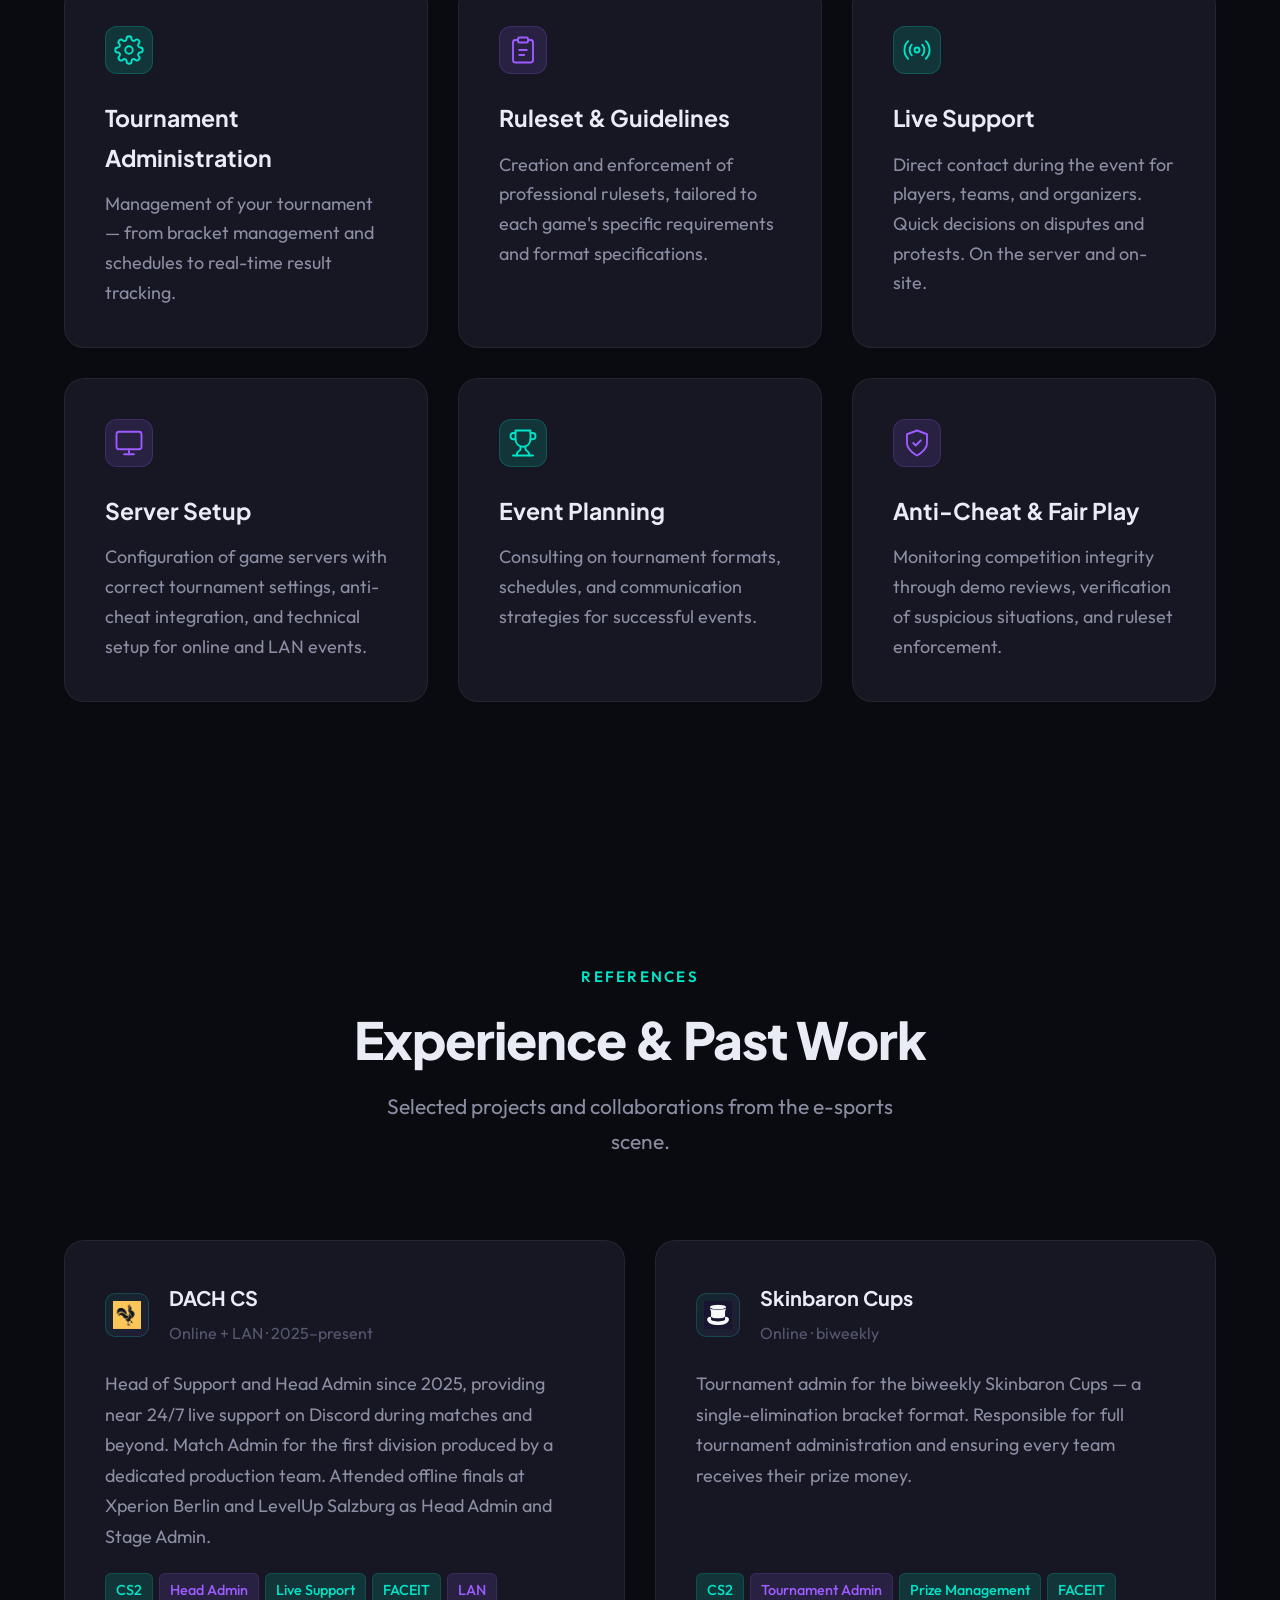
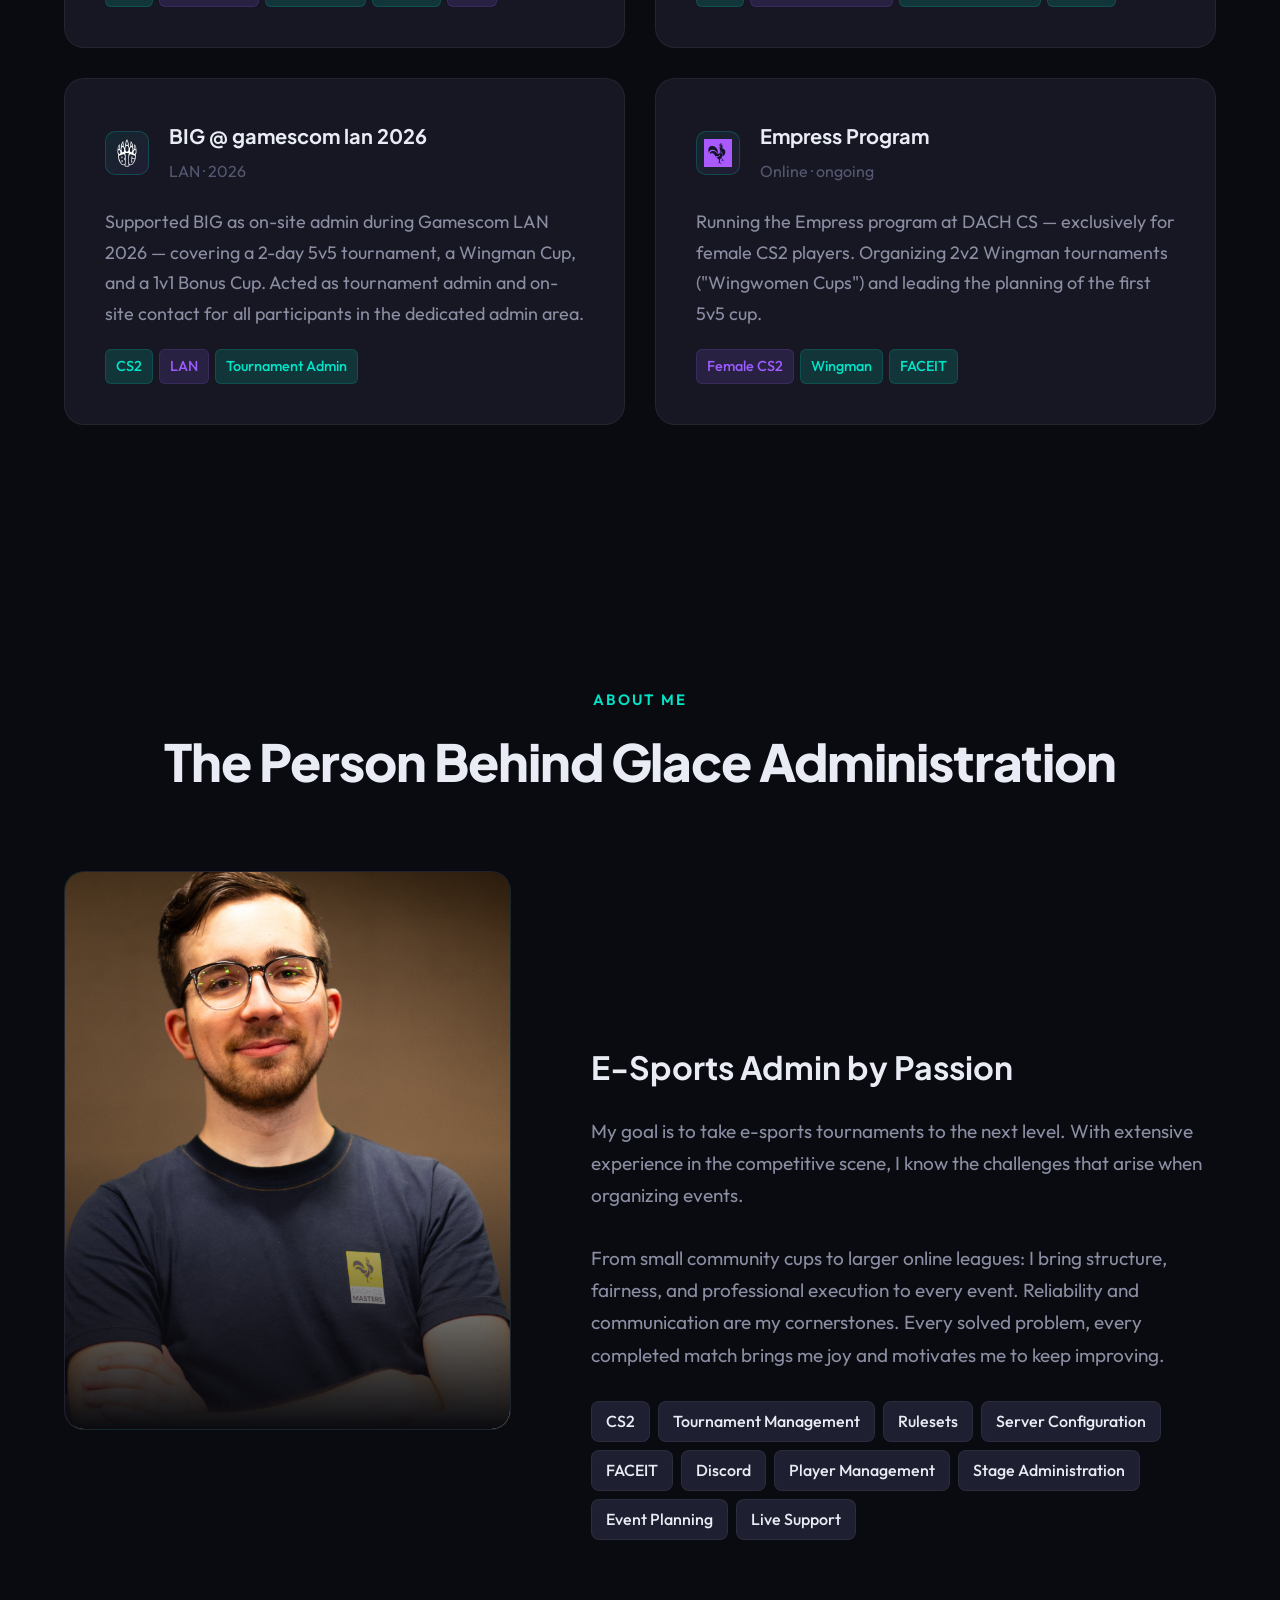
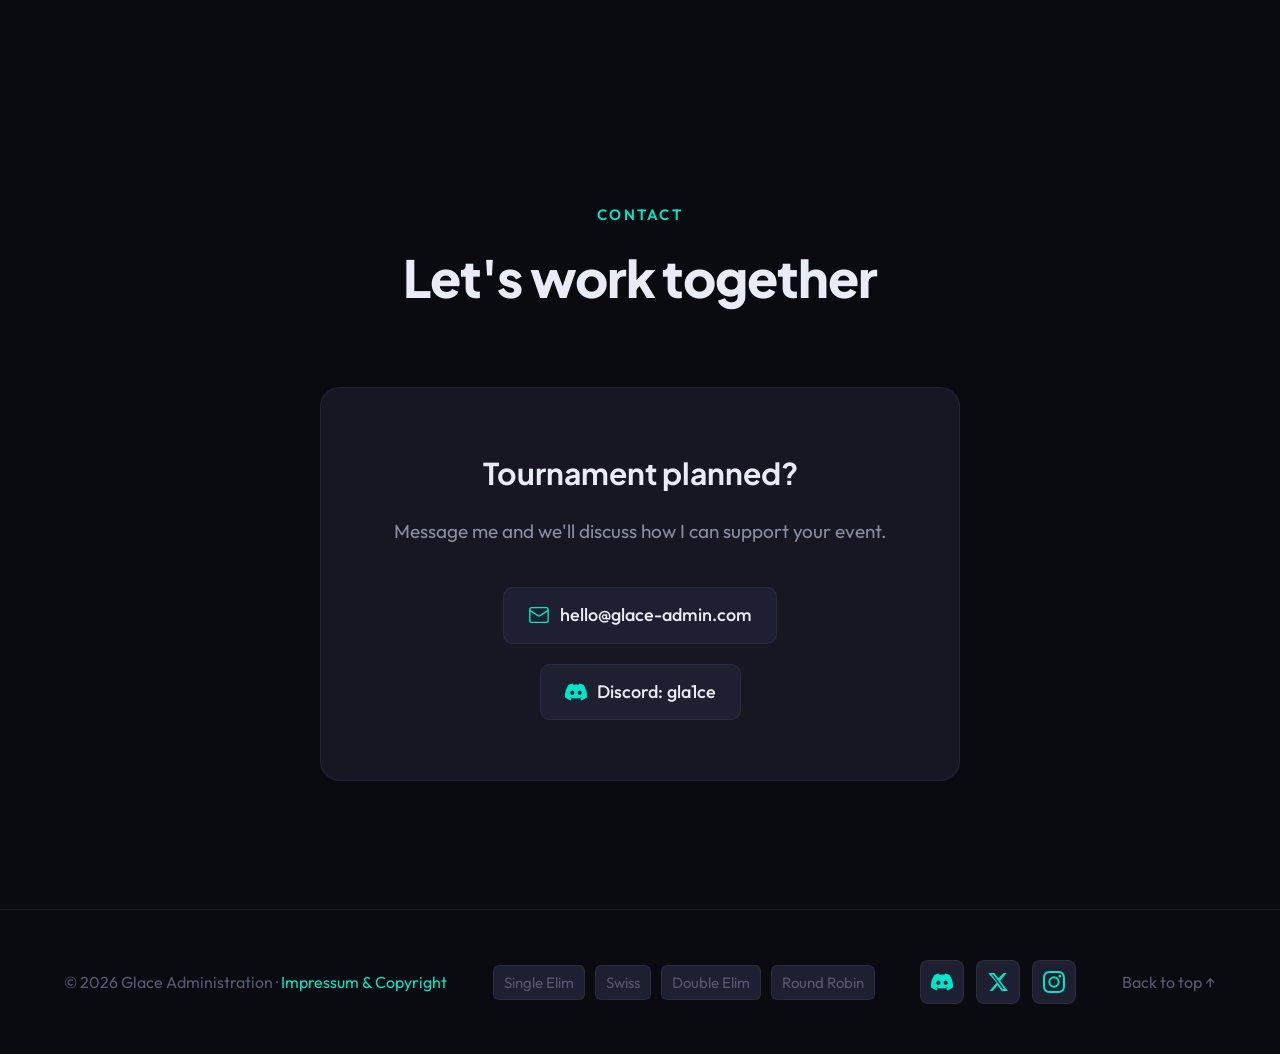
==== commit 0b4f9a45: "robin" ====
--- a/index.html
+++ b/index.html
@@ -316,6 +316,7 @@
       <a href="single.html" class="footer-tool-btn">Single Elim</a>
       <a href="swiss.html" class="footer-tool-btn">Swiss</a>
       <a href="double.html" class="footer-tool-btn">Double Elim</a>
+      <a href="robin.html" class="footer-tool-btn">Round Robin</a>
     </div>
     <div class="footer-social">
       <a href="https://discordapp.com/users/284701012411940875/" class="social-link" aria-label="Discord" target="_blank" rel="noopener">
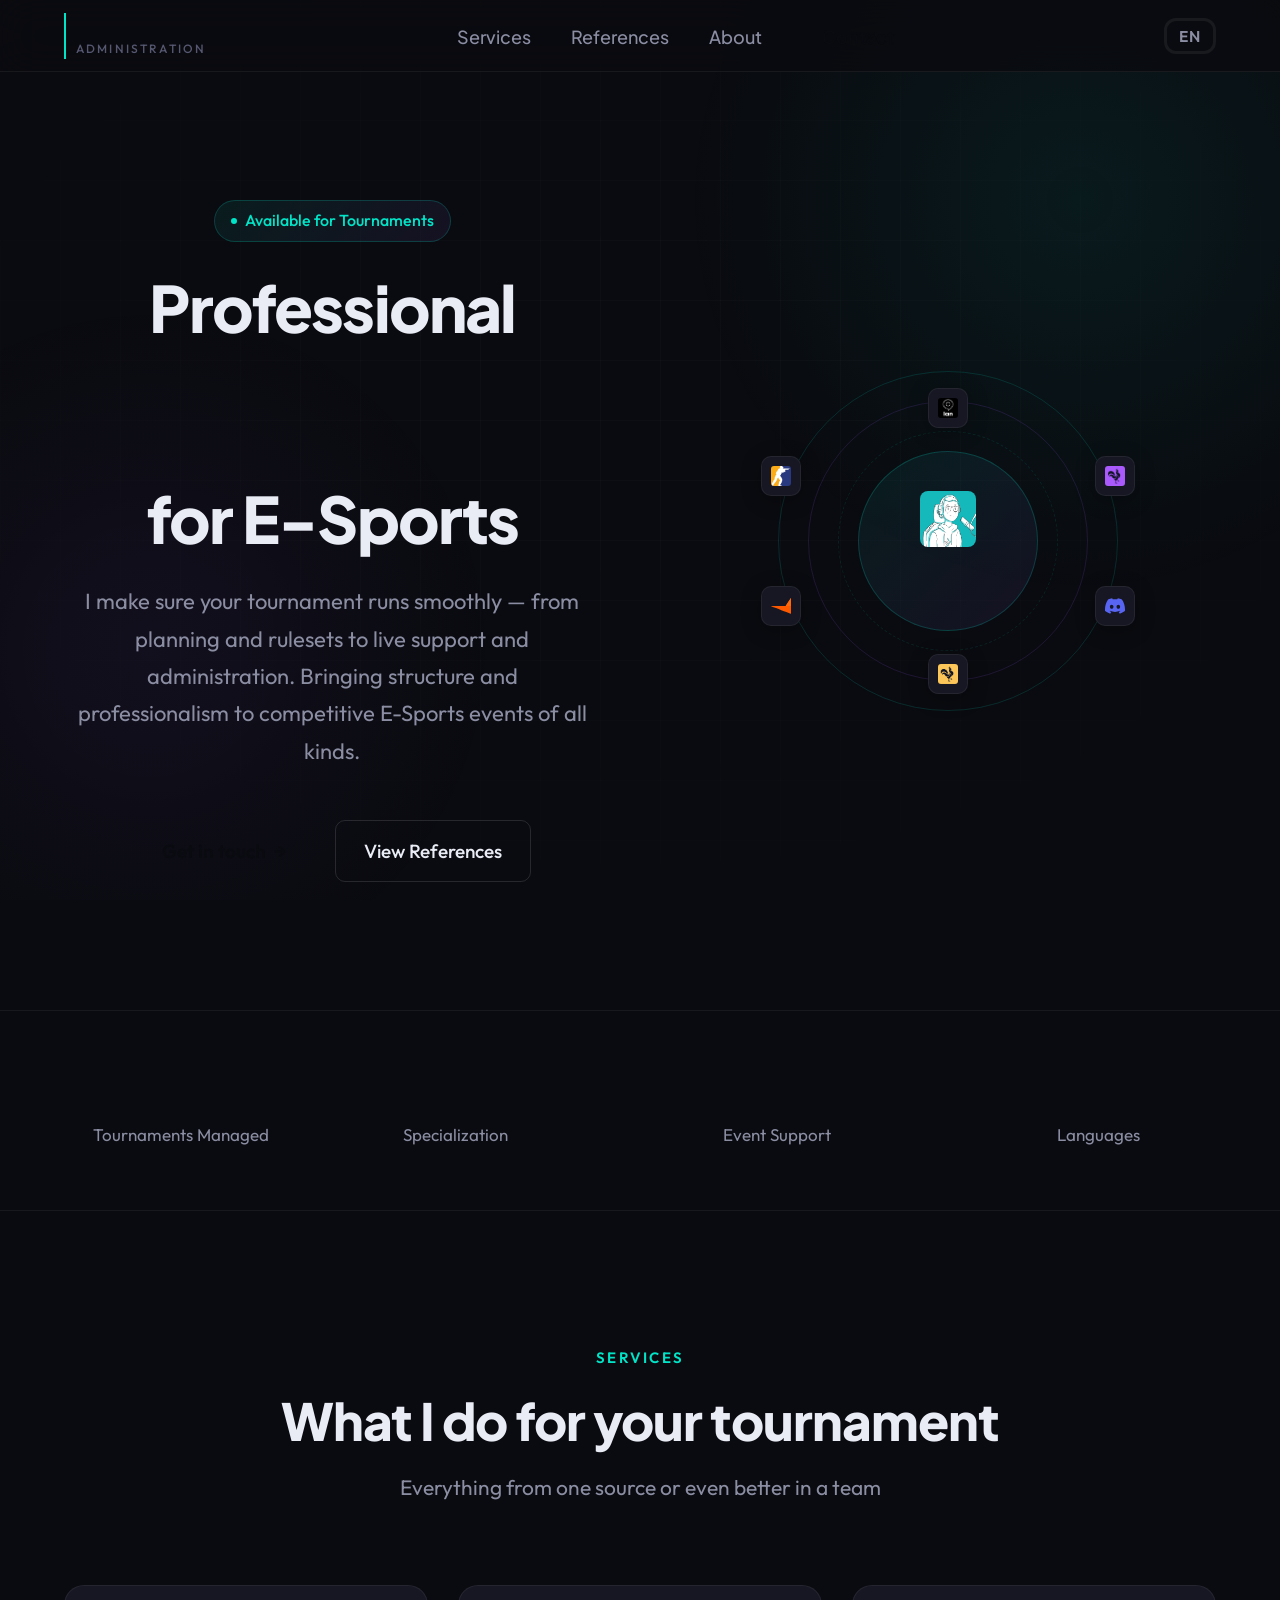
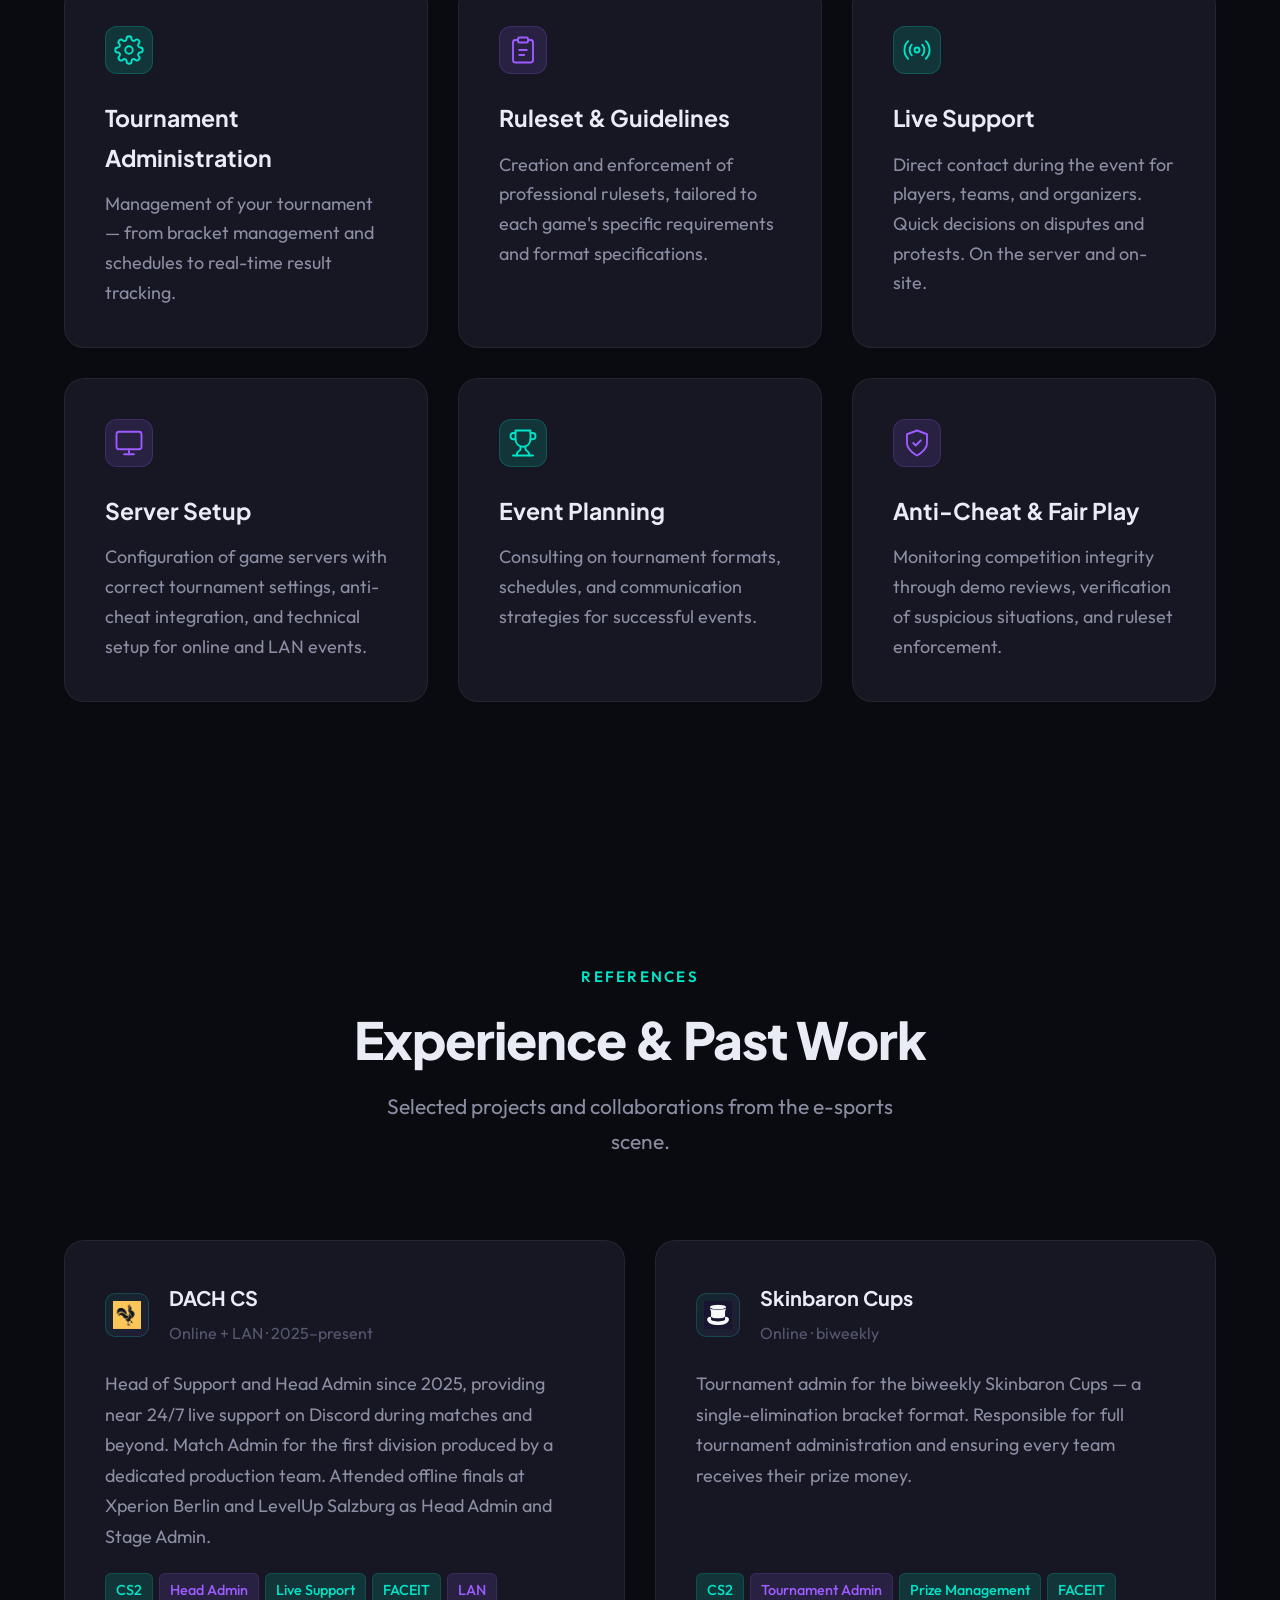
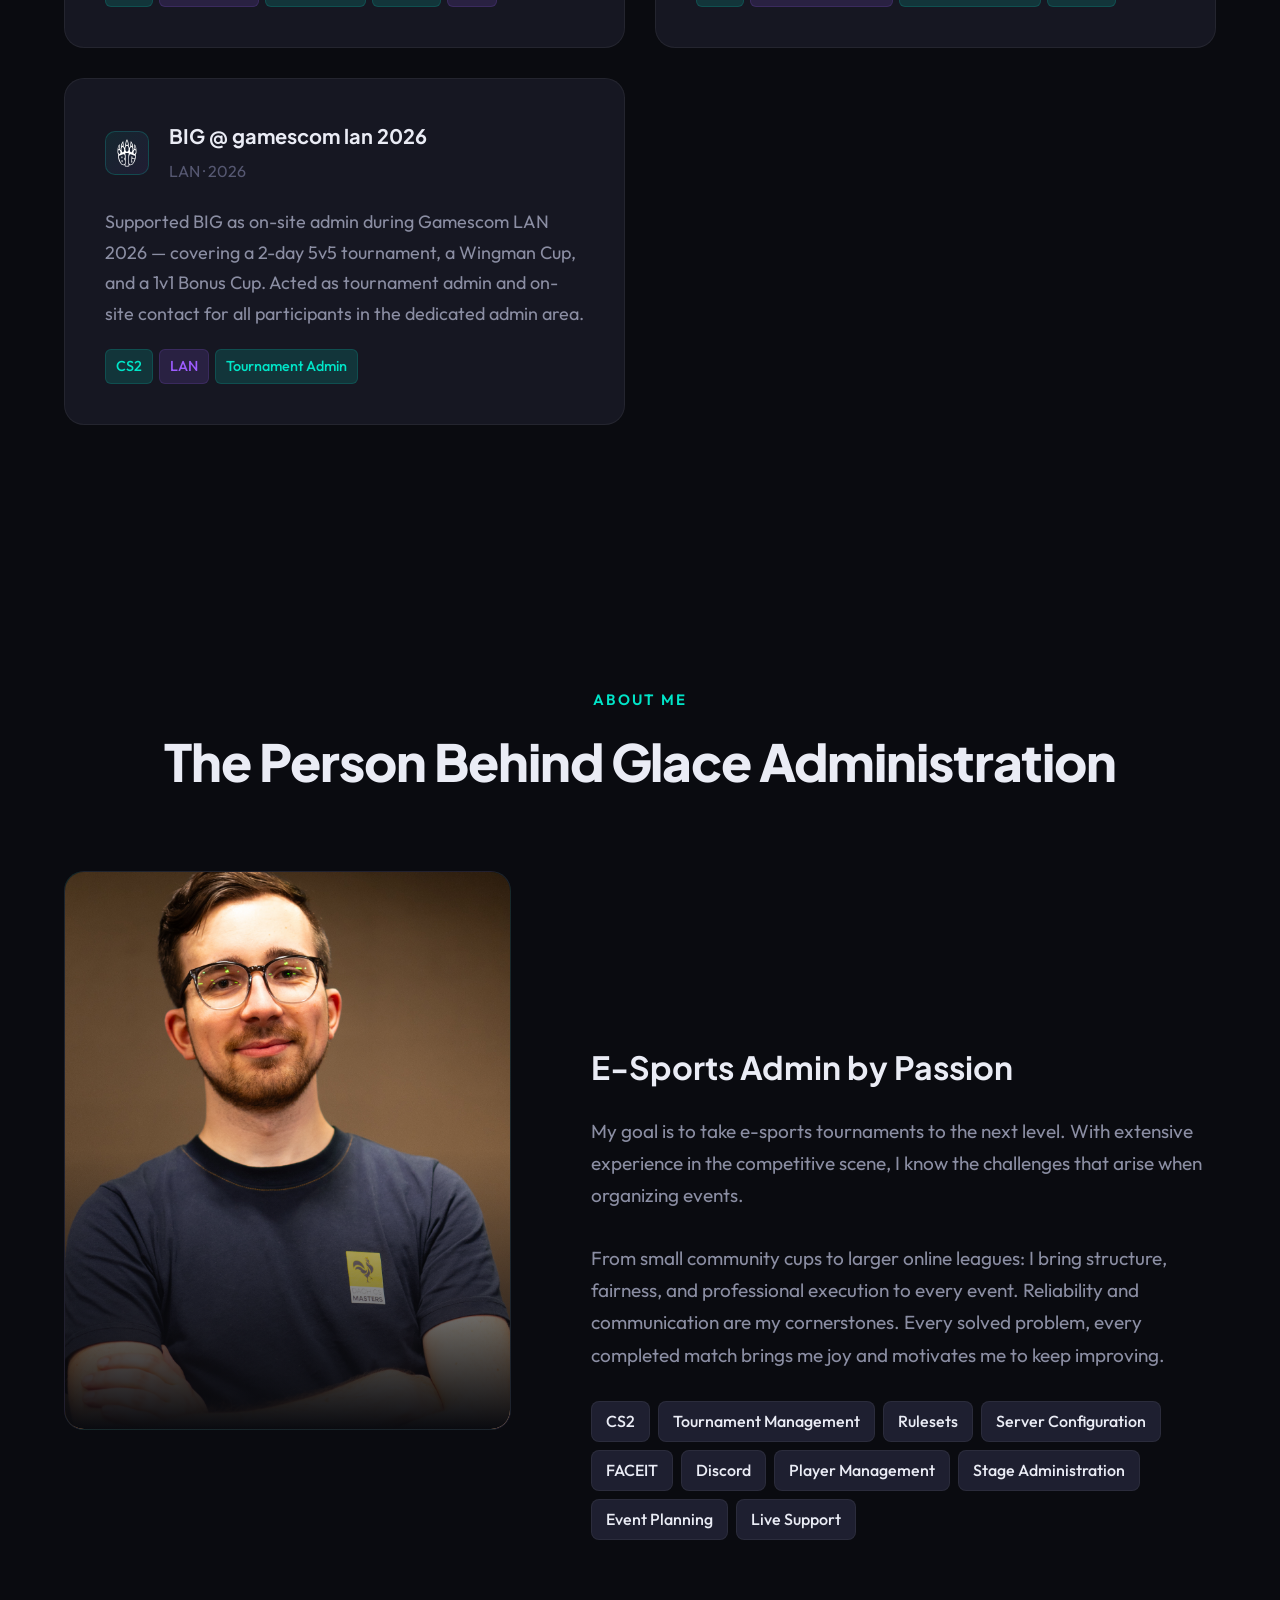
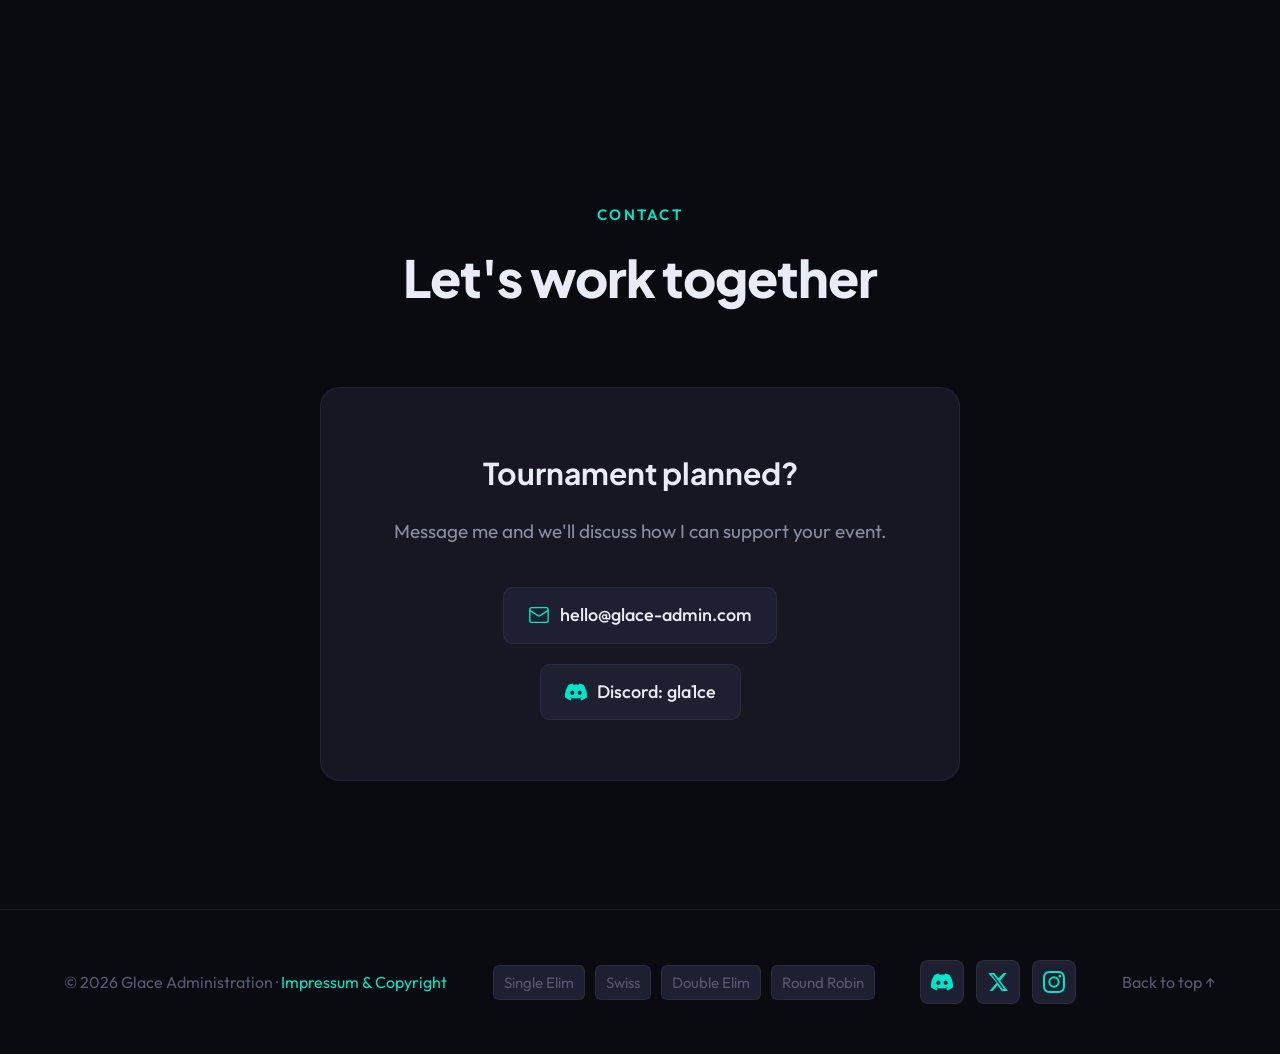
==== commit 6b56eb0e: "no more empress" ====
--- a/index.html
+++ b/index.html
@@ -218,24 +218,6 @@
             <span class="ref-tag">CS2</span>
             <span class="ref-tag purple">LAN</span>
             <span class="ref-tag">Tournament Admin</span>
-          </div>
-        </div>
-
-        <div class="ref-card fade-in">
-          <div class="ref-card-header">
-            <div class="ref-avatar"><img src="img/hero/empress.jpg" alt="Empress"></div>
-            <div class="ref-meta">
-              <h4 data-i18n="ref4.title">Empress Program</h4>
-              <span data-i18n="ref4.period">Online · ongoing</span>
-            </div>
-          </div>
-          <div class="ref-card-body" data-i18n="ref4.desc">
-            Running the Empress program at DACH CS — exclusively for female CS2 players. Organizing 2v2 Wingman tournaments ("Wingwomen Cups") and leading the planning of the first 5v5 cup.
-          </div>
-          <div class="ref-tags">
-            <span class="ref-tag purple">Female CS2</span>
-            <span class="ref-tag">Wingman</span>
-            <span class="ref-tag">FACEIT</span>
           </div>
         </div>
 
